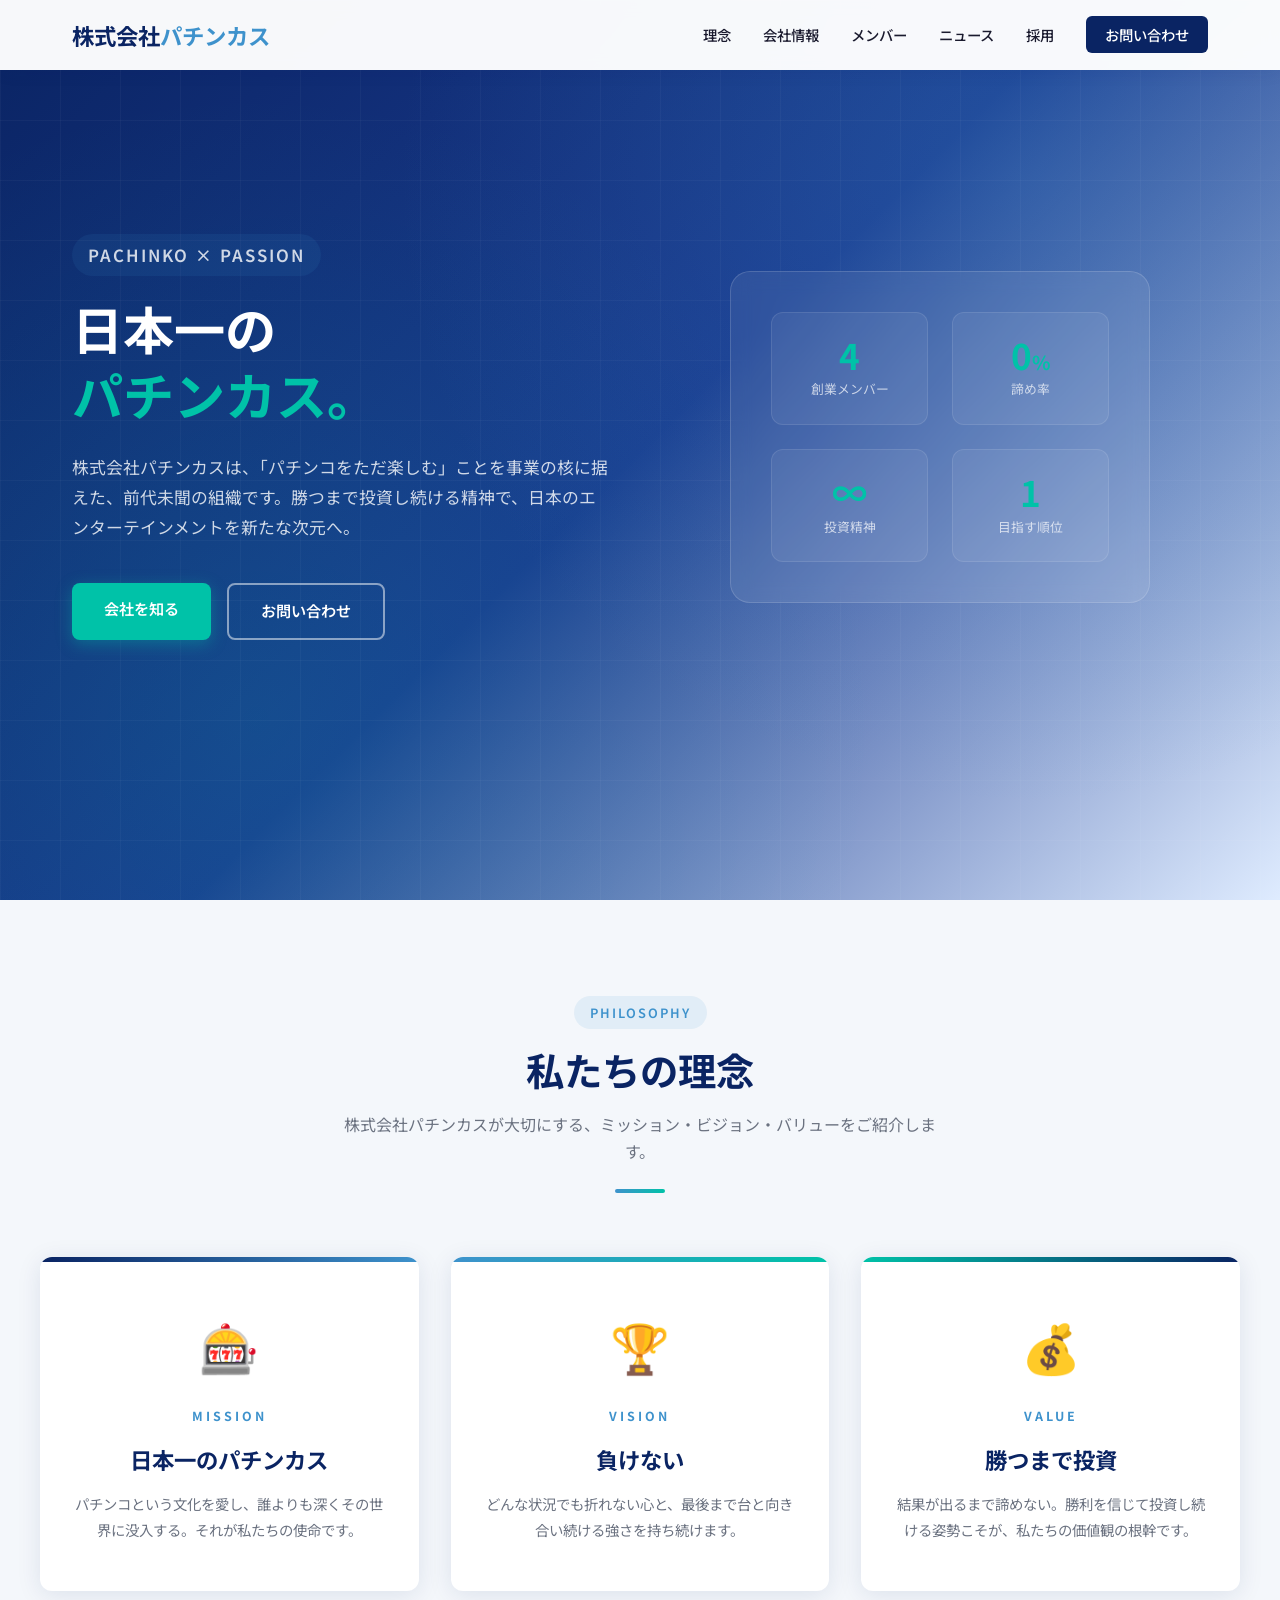
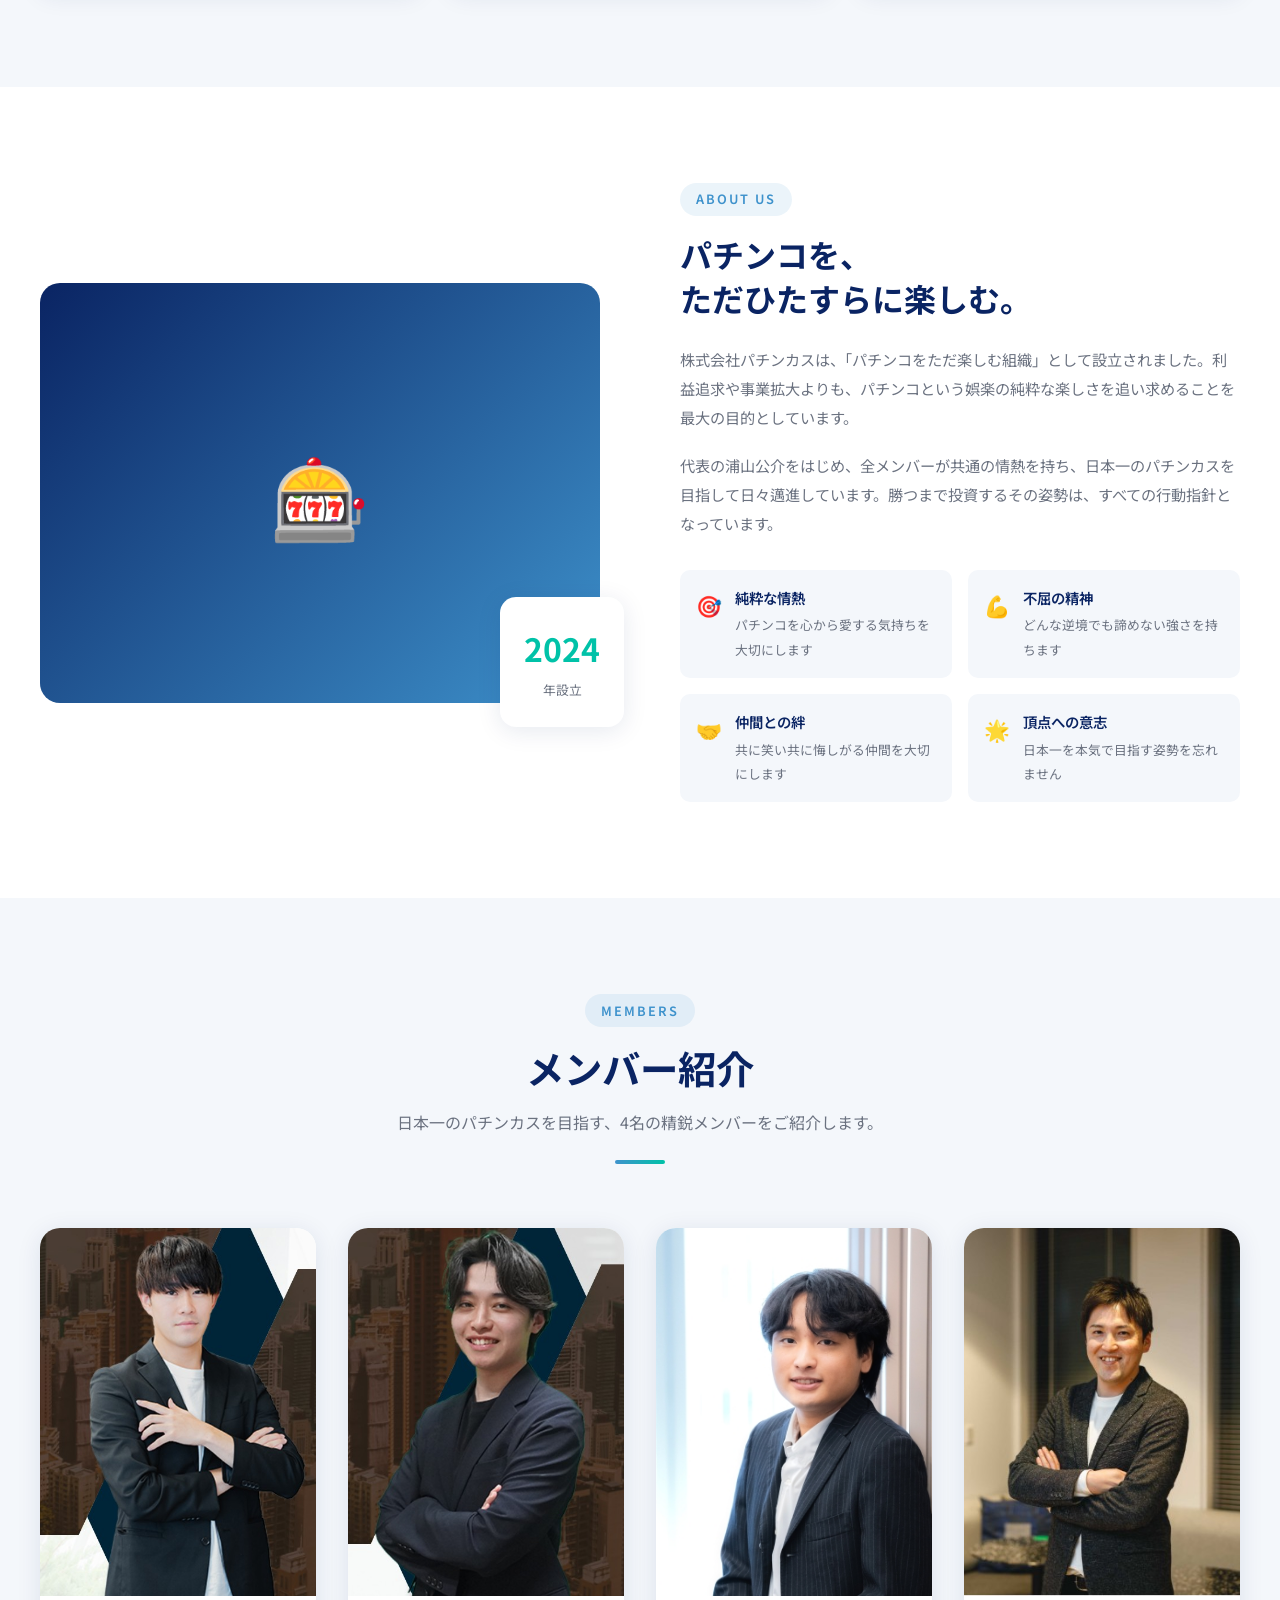
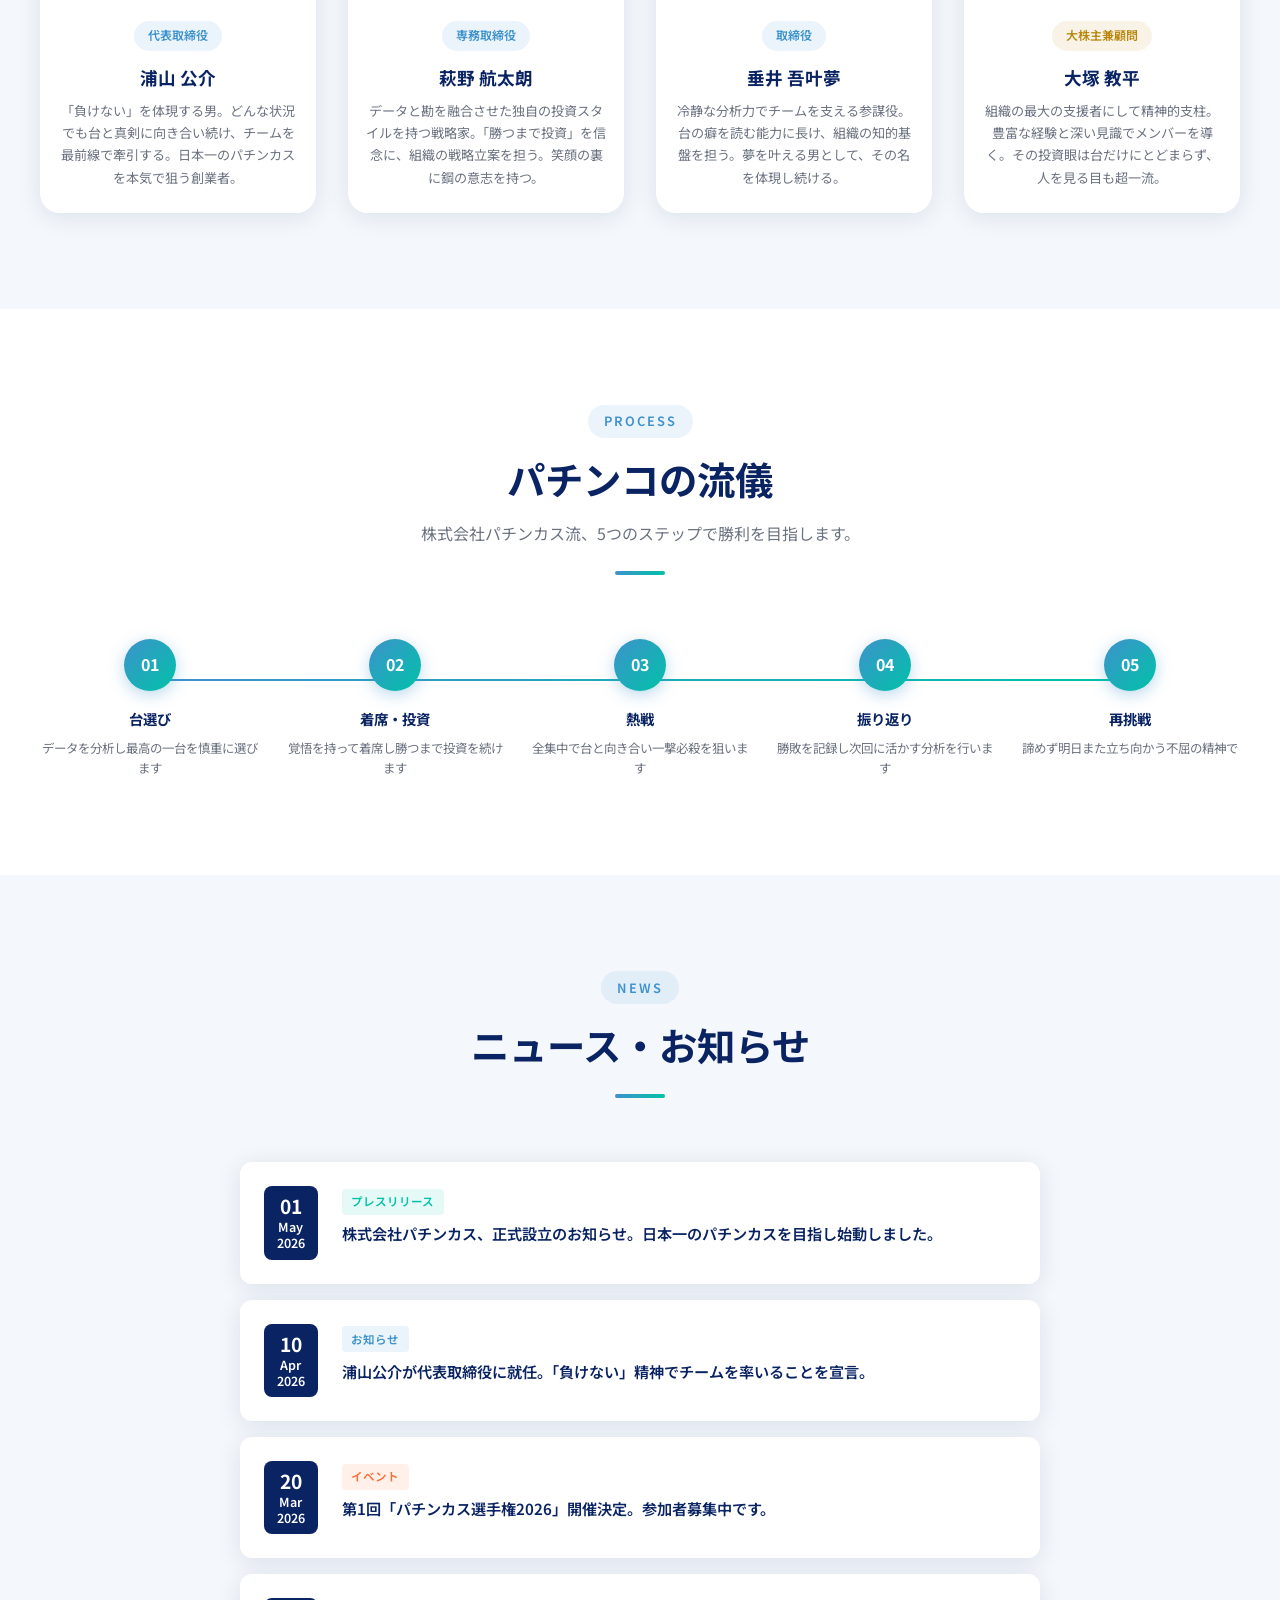
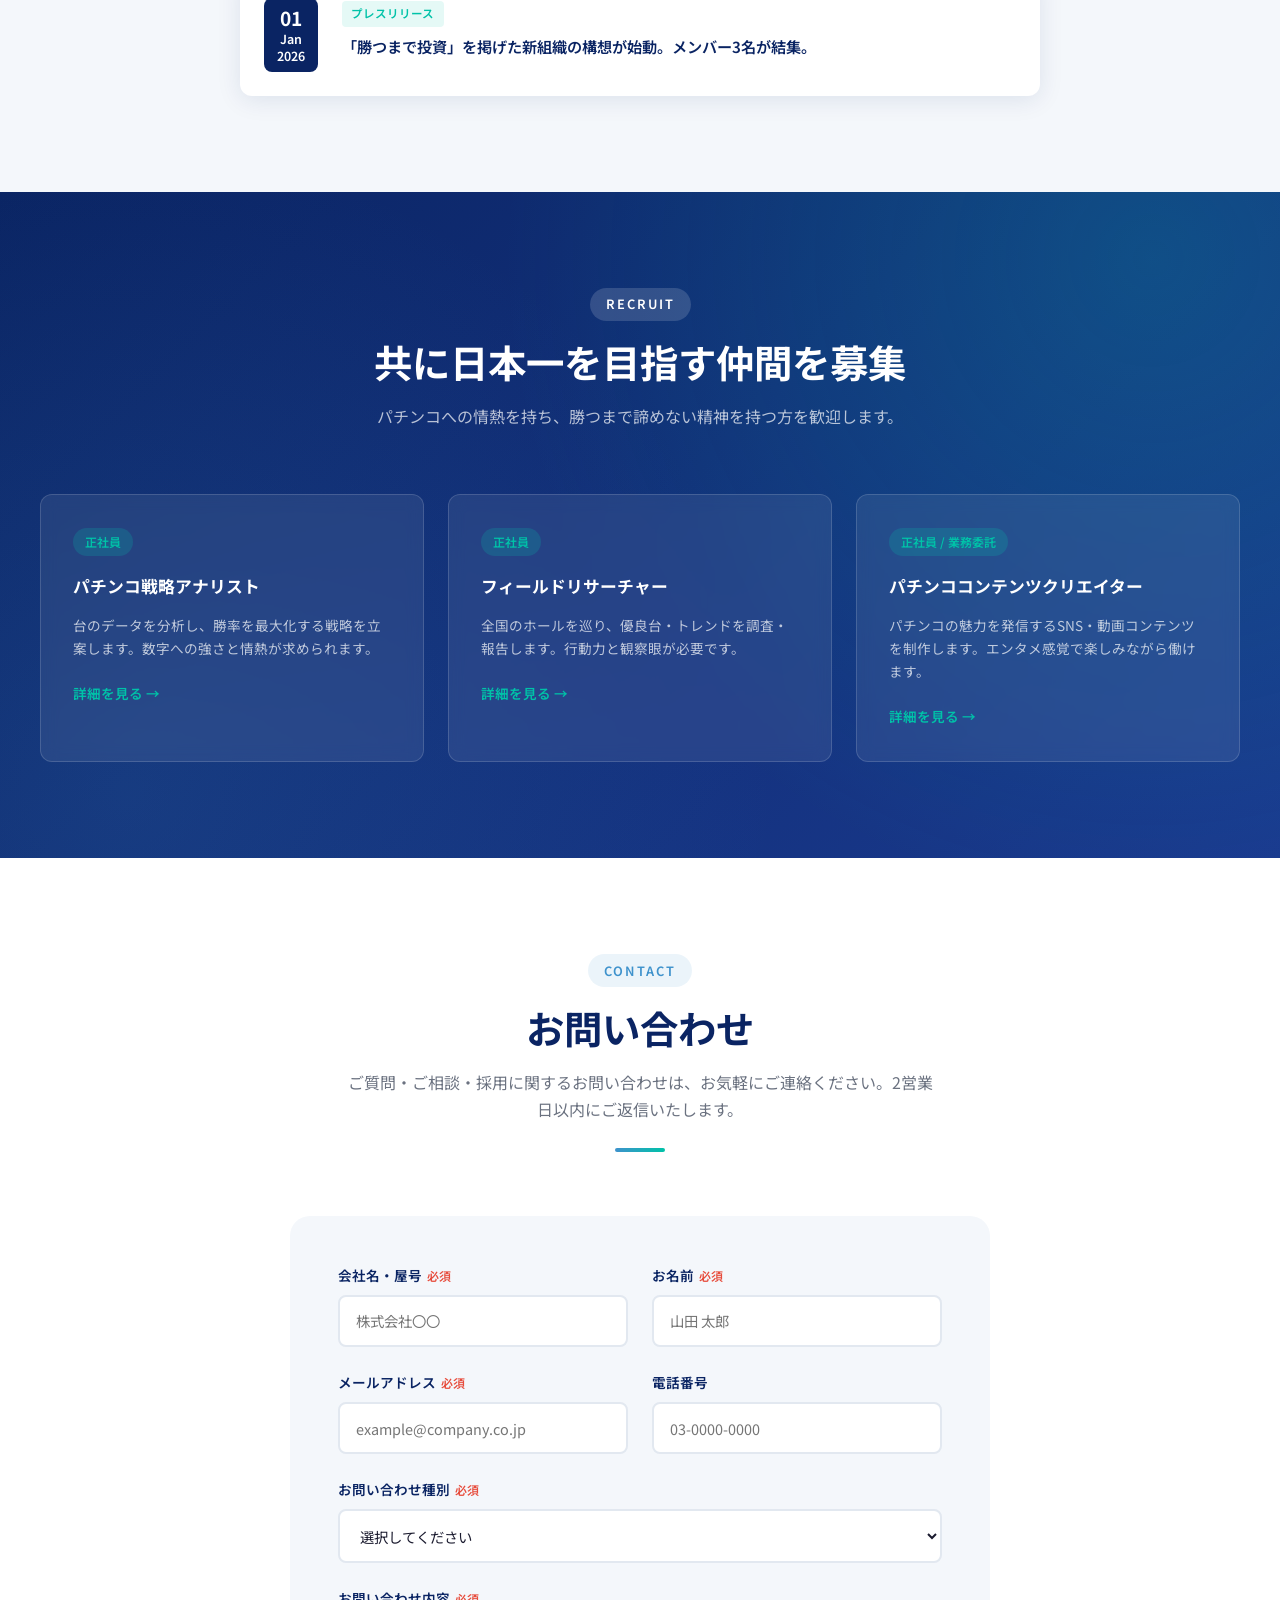
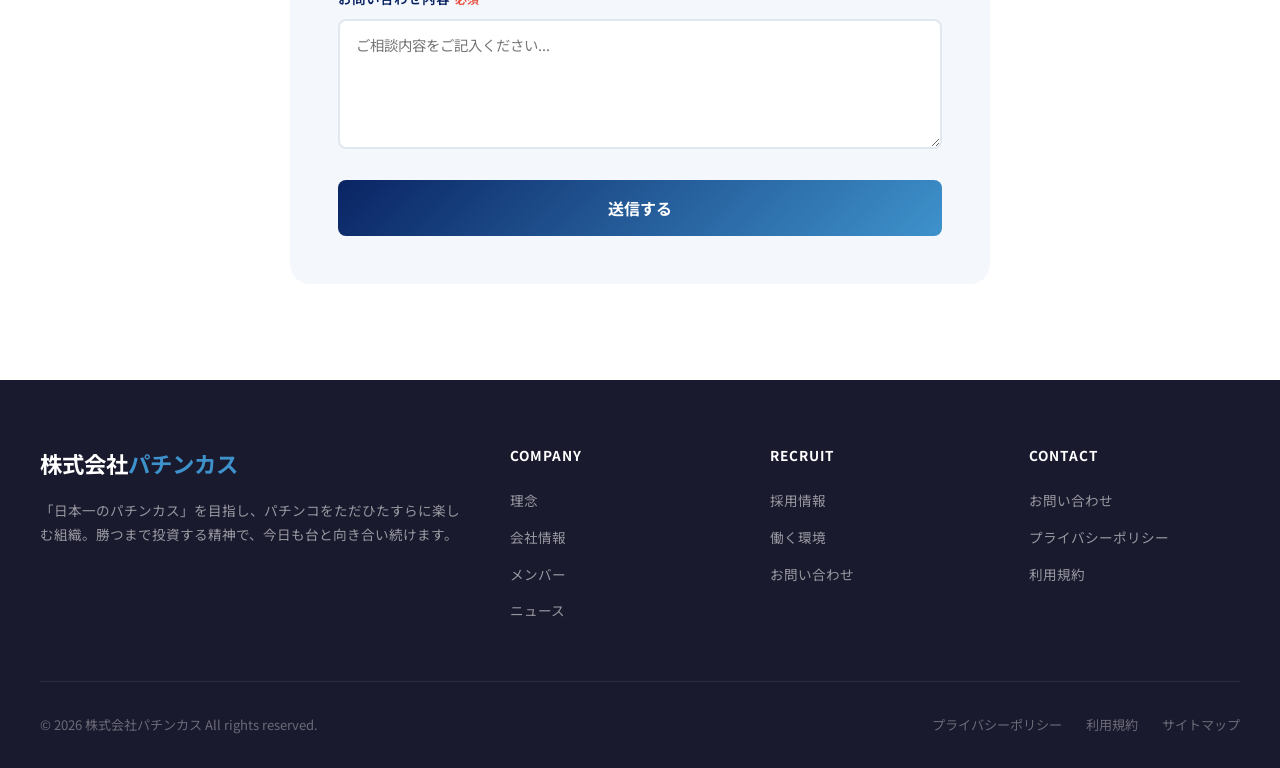
==== index.html @ 796ac305 "Add files via upload" ====
<!DOCTYPE html>
<html lang="ja">
<head>
  <meta charset="UTF-8">
  <meta name="viewport" content="width=device-width, initial-scale=1.0">
  <title>株式会社パチンカス | 日本一のパチンカス</title>
  <link href="https://fonts.googleapis.com/css2?family=Noto+Sans+JP:wght@300;400;500;700&family=Inter:wght@300;400;600;700&display=swap" rel="stylesheet">
  <style>
    *, *::before, *::after { box-sizing: border-box; margin: 0; padding: 0; }
    html { scroll-behavior: smooth; }
    body {
      font-family: 'Noto Sans JP', 'Inter', sans-serif;
      color: #1a1a2e;
      background: #fff;
      line-height: 1.7;
    }
    a { text-decoration: none; color: inherit; }
    img { max-width: 100%; display: block; }

    :root {
      --primary: #0a2463;
      --accent: #3e92cc;
      --accent2: #00c2a8;
      --light: #f4f7fb;
      --gray: #6b7280;
      --dark: #1a1a2e;
      --white: #ffffff;
      --radius: 12px;
      --shadow: 0 4px 24px rgba(10,36,99,0.10);
      --transition: 0.3s ease;
    }

    /* ===== HEADER ===== */
    header {
      position: fixed;
      top: 0; left: 0; right: 0;
      z-index: 1000;
      background: rgba(255,255,255,0.97);
      backdrop-filter: blur(8px);
      box-shadow: 0 2px 16px rgba(10,36,99,0.08);
    }
    nav {
      max-width: 1200px;
      margin: 0 auto;
      padding: 0 2rem;
      height: 70px;
      display: flex;
      align-items: center;
      justify-content: space-between;
    }
    .logo { font-size: 1.4rem; font-weight: 700; color: var(--primary); }
    .logo span { color: var(--accent); }
    .nav-links { display: flex; gap: 2rem; list-style: none; align-items: center; }
    .nav-links a {
      font-size: 0.9rem; font-weight: 500; color: var(--dark);
      transition: color var(--transition); position: relative;
    }
    .nav-links a::after {
      content: ''; position: absolute; bottom: -4px; left: 0;
      width: 0; height: 2px; background: var(--accent);
      transition: width var(--transition);
    }
    .nav-links a:hover { color: var(--accent); }
    .nav-links a:hover::after { width: 100%; }
    .nav-cta {
      background: var(--primary); color: var(--white) !important;
      padding: 0.5rem 1.2rem; border-radius: 6px;
      transition: background var(--transition) !important;
    }
    .nav-cta:hover { background: var(--accent) !important; }
    .nav-cta::after { display: none !important; }
    .hamburger { display: none; flex-direction: column; gap: 5px; cursor: pointer; background: none; border: none; }
    .hamburger span { display: block; width: 25px; height: 2px; background: var(--primary); }

    /* ===== HERO ===== */
    #hero {
      min-height: 100vh;
      background: linear-gradient(135deg, #0a2463 0%, #1a3a8f 50%, #0d6efd22 100%);
      display: flex; align-items: center; position: relative; overflow: hidden; padding-top: 70px;
    }
    .hero-bg {
      position: absolute; inset: 0;
      background:
        radial-gradient(circle at 80% 20%, rgba(62,146,204,0.25) 0%, transparent 50%),
        radial-gradient(circle at 20% 80%, rgba(0,194,168,0.15) 0%, transparent 50%);
    }
    .hero-grid {
      position: absolute; inset: 0;
      background-image:
        linear-gradient(rgba(255,255,255,0.03) 1px, transparent 1px),
        linear-gradient(90deg, rgba(255,255,255,0.03) 1px, transparent 1px);
      background-size: 60px 60px;
    }
    .hero-content {
      max-width: 1200px; margin: 0 auto; padding: 4rem 2rem;
      position: relative; z-index: 1;
      display: grid; grid-template-columns: 1fr 1fr; gap: 4rem; align-items: center;
    }
    .hero-text h1 {
      font-size: clamp(2rem, 4vw, 3.2rem); font-weight: 700;
      color: var(--white); line-height: 1.3; margin-bottom: 1.5rem;
    }
    .hero-text h1 span { color: var(--accent2); display: block; }
    .hero-text p { font-size: 1.05rem; color: rgba(255,255,255,0.8); margin-bottom: 2.5rem; line-height: 1.8; }
    .hero-buttons { display: flex; gap: 1rem; flex-wrap: wrap; }
    .btn-primary {
      background: var(--accent2); color: var(--white); padding: 0.85rem 2rem;
      border-radius: 8px; font-weight: 600; font-size: 0.95rem;
      transition: all var(--transition); box-shadow: 0 4px 16px rgba(0,194,168,0.35);
    }
    .btn-primary:hover { transform: translateY(-2px); box-shadow: 0 8px 24px rgba(0,194,168,0.45); }
    .btn-outline {
      border: 2px solid rgba(255,255,255,0.5); color: var(--white);
      padding: 0.85rem 2rem; border-radius: 8px; font-weight: 600;
      font-size: 0.95rem; transition: all var(--transition);
    }
    .btn-outline:hover { background: rgba(255,255,255,0.1); border-color: var(--white); }
    .hero-visual { display: flex; justify-content: center; align-items: center; }
    .hero-card {
      background: rgba(255,255,255,0.08); border: 1px solid rgba(255,255,255,0.15);
      border-radius: 20px; padding: 2.5rem; backdrop-filter: blur(10px);
      width: 100%; max-width: 420px;
    }
    .hero-stats { display: grid; grid-template-columns: 1fr 1fr; gap: 1.5rem; }
    .stat-item {
      text-align: center; padding: 1.5rem 1rem;
      background: rgba(255,255,255,0.06); border-radius: 12px;
      border: 1px solid rgba(255,255,255,0.1);
    }
    .stat-num { font-size: 2.2rem; font-weight: 700; color: var(--accent2); line-height: 1; }
    .stat-label { font-size: 0.8rem; color: rgba(255,255,255,0.7); margin-top: 0.4rem; }

    /* ===== SECTION BASE ===== */
    section { padding: 6rem 2rem; }
    .section-inner { max-width: 1200px; margin: 0 auto; }
    .section-header { text-align: center; margin-bottom: 4rem; }
    .section-tag {
      display: inline-block; background: rgba(62,146,204,0.1); color: var(--accent);
      font-size: 0.8rem; font-weight: 600; letter-spacing: 2px; text-transform: uppercase;
      padding: 0.35rem 1rem; border-radius: 100px; margin-bottom: 1rem;
    }
    .section-header h2 {
      font-size: clamp(1.8rem, 3vw, 2.6rem); font-weight: 700;
      color: var(--primary); line-height: 1.3; margin-bottom: 1rem;
    }
    .section-header p { font-size: 1rem; color: var(--gray); max-width: 600px; margin: 0 auto; }
    .divider {
      width: 50px; height: 4px;
      background: linear-gradient(90deg, var(--accent), var(--accent2));
      border-radius: 2px; margin: 1.5rem auto 0;
    }

    /* ===== MVV ===== */
    #mvv { background: var(--light); }
    .mvv-grid { display: grid; grid-template-columns: repeat(3, 1fr); gap: 2rem; }
    .mvv-card {
      background: var(--white); border-radius: var(--radius); padding: 3rem 2rem;
      text-align: center; box-shadow: var(--shadow); transition: all var(--transition);
      position: relative; overflow: hidden;
    }
    .mvv-card::before { content: ''; position: absolute; top: 0; left: 0; right: 0; height: 5px; }
    .mvv-card.mission::before { background: linear-gradient(90deg, #0a2463, #3e92cc); }
    .mvv-card.vision::before  { background: linear-gradient(90deg, #3e92cc, #00c2a8); }
    .mvv-card.value::before   { background: linear-gradient(90deg, #00c2a8, #0a2463); }
    .mvv-card:hover { transform: translateY(-6px); box-shadow: 0 12px 40px rgba(10,36,99,0.15); }
    .mvv-icon { font-size: 3rem; margin-bottom: 1.2rem; }
    .mvv-label { font-size: 0.78rem; font-weight: 700; letter-spacing: 3px; text-transform: uppercase; color: var(--accent); margin-bottom: 0.8rem; }
    .mvv-card h3 { font-size: 1.4rem; font-weight: 700; color: var(--primary); margin-bottom: 0.8rem; }
    .mvv-card p { font-size: 0.9rem; color: var(--gray); line-height: 1.8; }

    /* ===== ABOUT ===== */
    #about { background: var(--white); }
    .about-grid { display: grid; grid-template-columns: 1fr 1fr; gap: 5rem; align-items: center; }
    .about-visual { position: relative; }
    .about-img-wrap {
      border-radius: 20px; overflow: hidden; aspect-ratio: 4/3;
      background: linear-gradient(135deg, var(--primary), var(--accent));
      display: flex; align-items: center; justify-content: center; font-size: 5rem;
    }
    .about-badge {
      position: absolute; bottom: -1.5rem; right: -1.5rem;
      background: var(--white); border-radius: 16px; padding: 1.5rem;
      box-shadow: var(--shadow); text-align: center;
    }
    .about-badge strong { display: block; font-size: 2rem; color: var(--accent2); font-weight: 700; }
    .about-badge span { font-size: 0.8rem; color: var(--gray); }
    .about-text h2 { font-size: clamp(1.6rem, 2.5vw, 2.2rem); font-weight: 700; color: var(--primary); margin-bottom: 1.5rem; line-height: 1.4; }
    .about-text p { color: var(--gray); line-height: 1.9; margin-bottom: 1.2rem; font-size: 0.95rem; }
    .about-values { display: grid; grid-template-columns: 1fr 1fr; gap: 1rem; margin-top: 2rem; }
    .value-item { display: flex; align-items: flex-start; gap: 0.8rem; padding: 1rem; background: var(--light); border-radius: 10px; }
    .value-icon { font-size: 1.3rem; flex-shrink: 0; margin-top: 2px; }
    .value-item h4 { font-size: 0.9rem; font-weight: 600; color: var(--primary); margin-bottom: 0.2rem; }
    .value-item p { font-size: 0.8rem; color: var(--gray); margin: 0; }

    /* ===== MEMBERS ===== */
    #members { background: var(--light); }
    .members-grid {
      display: grid;
      grid-template-columns: repeat(4, 1fr);
      gap: 2rem;
    }
    .member-card {
      background: var(--white); border-radius: 20px; overflow: hidden;
      box-shadow: var(--shadow); transition: all var(--transition); text-align: center;
    }
    .member-card:hover { transform: translateY(-8px); box-shadow: 0 16px 48px rgba(10,36,99,0.15); }
    .member-photo {
      width: 100%; aspect-ratio: 3/4;
      object-fit: cover; object-position: top; display: block;
    }
    .member-info { padding: 1.5rem 1rem; }
    .member-role {
      display: inline-block; font-size: 0.75rem; font-weight: 600;
      color: var(--accent); background: rgba(62,146,204,0.1);
      padding: 0.3rem 0.9rem; border-radius: 100px; margin-bottom: 0.8rem;
    }
    .member-role.advisor {
      color: #b8860b;
      background: rgba(184,134,11,0.1);
    }
    .member-info h3 { font-size: 1.1rem; font-weight: 700; color: var(--primary); margin-bottom: 0.4rem; }
    .member-info p { font-size: 0.82rem; color: var(--gray); line-height: 1.7; }

    /* ===== PROCESS ===== */
    #process { background: var(--white); }
    .process-steps { display: grid; grid-template-columns: repeat(5, 1fr); gap: 1.5rem; position: relative; }
    .process-steps::before {
      content: ''; position: absolute; top: 2.5rem; left: 10%; right: 10%;
      height: 2px; background: linear-gradient(90deg, var(--accent), var(--accent2)); z-index: 0;
    }
    .step-item { text-align: center; position: relative; z-index: 1; }
    .step-circle {
      width: 52px; height: 52px; border-radius: 50%;
      background: linear-gradient(135deg, var(--accent), var(--accent2));
      color: var(--white); font-weight: 700; font-size: 1rem;
      display: flex; align-items: center; justify-content: center;
      margin: 0 auto 1rem; box-shadow: 0 4px 16px rgba(62,146,204,0.35);
    }
    .step-item h4 { font-size: 0.9rem; font-weight: 700; color: var(--primary); margin-bottom: 0.5rem; }
    .step-item p { font-size: 0.78rem; color: var(--gray); line-height: 1.6; }

    /* ===== NEWS ===== */
    #news { background: var(--light); }
    .news-list { display: flex; flex-direction: column; gap: 1rem; max-width: 800px; margin: 0 auto; }
    .news-item {
      display: flex; align-items: flex-start; gap: 1.5rem;
      background: var(--white); padding: 1.5rem; border-radius: var(--radius);
      box-shadow: var(--shadow); transition: all var(--transition);
    }
    .news-item:hover { transform: translateX(4px); box-shadow: 0 8px 32px rgba(10,36,99,0.12); }
    .news-date {
      flex-shrink: 0; text-align: center; background: var(--primary);
      color: var(--white); border-radius: 8px; padding: 0.5rem 0.8rem;
      font-size: 0.78rem; font-weight: 600; line-height: 1.3;
    }
    .news-date strong { display: block; font-size: 1.2rem; }
    .news-tag-inline { display: inline-block; font-size: 0.72rem; font-weight: 600; padding: 0.2rem 0.6rem; border-radius: 4px; margin-bottom: 0.4rem; }
    .tag-info { background: rgba(62,146,204,0.1); color: var(--accent); }
    .tag-press { background: rgba(0,194,168,0.1); color: var(--accent2); }
    .tag-event { background: rgba(255,107,53,0.1); color: #ff6b35; }
    .news-item h4 { font-size: 0.95rem; font-weight: 600; color: var(--primary); }

    /* ===== RECRUIT ===== */
    #recruit {
      background: linear-gradient(135deg, var(--primary) 0%, #1a3a8f 100%);
      position: relative; overflow: hidden;
    }
    #recruit::before {
      content: ''; position: absolute; inset: 0;
      background:
        radial-gradient(circle at 90% 10%, rgba(0,194,168,0.2) 0%, transparent 50%),
        radial-gradient(circle at 10% 90%, rgba(62,146,204,0.15) 0%, transparent 50%);
    }
    .recruit-inner { max-width: 1200px; margin: 0 auto; position: relative; z-index: 1; }
    .recruit-inner .section-tag { background: rgba(255,255,255,0.15); color: var(--white); }
    .recruit-inner h2 { font-size: clamp(1.8rem, 3vw, 2.6rem); font-weight: 700; color: var(--white); text-align: center; margin-bottom: 1rem; }
    .recruit-inner > p { text-align: center; color: rgba(255,255,255,0.75); margin-bottom: 3rem; }
    .jobs-grid { display: grid; grid-template-columns: repeat(3, 1fr); gap: 1.5rem; }
    .job-card {
      background: rgba(255,255,255,0.08); border: 1px solid rgba(255,255,255,0.15);
      border-radius: var(--radius); padding: 2rem; backdrop-filter: blur(8px); transition: all var(--transition);
    }
    .job-card:hover { background: rgba(255,255,255,0.14); transform: translateY(-4px); }
    .job-type { display: inline-block; font-size: 0.75rem; font-weight: 600; background: rgba(0,194,168,0.2); color: var(--accent2); padding: 0.25rem 0.75rem; border-radius: 100px; margin-bottom: 1rem; }
    .job-card h3 { font-size: 1.05rem; font-weight: 700; color: var(--white); margin-bottom: 0.8rem; }
    .job-card p { font-size: 0.85rem; color: rgba(255,255,255,0.7); line-height: 1.7; margin-bottom: 1.2rem; }
    .job-link { font-size: 0.85rem; font-weight: 600; color: var(--accent2); display: inline-flex; align-items: center; gap: 0.4rem; transition: gap var(--transition); }
    .job-link:hover { gap: 0.7rem; }

    /* ===== CONTACT ===== */
    #contact { background: var(--white); }
    .contact-wrap { max-width: 700px; margin: 0 auto; }
    .contact-form { background: var(--light); padding: 3rem; border-radius: 20px; }
    .form-row { display: grid; grid-template-columns: 1fr 1fr; gap: 1.5rem; }
    .form-group { margin-bottom: 1.5rem; }
    .form-group label { display: block; font-size: 0.85rem; font-weight: 600; color: var(--primary); margin-bottom: 0.5rem; }
    .form-group label span { color: #e74c3c; margin-left: 0.3rem; font-size: 0.75rem; }
    .form-group input,
    .form-group select,
    .form-group textarea {
      width: 100%; padding: 0.85rem 1rem; border: 2px solid #e2e8f0; border-radius: 8px;
      font-family: inherit; font-size: 0.9rem; color: var(--dark); background: var(--white);
      transition: border-color var(--transition); outline: none;
    }
    .form-group input:focus,
    .form-group select:focus,
    .form-group textarea:focus { border-color: var(--accent); }
    .form-group textarea { resize: vertical; min-height: 130px; }
    .form-submit {
      width: 100%; padding: 1rem;
      background: linear-gradient(135deg, var(--primary), var(--accent));
      color: var(--white); border: none; border-radius: 8px;
      font-size: 1rem; font-weight: 700; font-family: inherit; cursor: pointer; transition: all var(--transition);
    }
    .form-submit:hover { transform: translateY(-2px); box-shadow: 0 8px 24px rgba(10,36,99,0.3); }

    /* ===== FOOTER ===== */
    footer { background: var(--dark); color: rgba(255,255,255,0.7); padding: 4rem 2rem 2rem; }
    .footer-inner { max-width: 1200px; margin: 0 auto; }
    .footer-top {
      display: grid; grid-template-columns: 2fr 1fr 1fr 1fr; gap: 3rem;
      padding-bottom: 3rem; border-bottom: 1px solid rgba(255,255,255,0.08); margin-bottom: 2rem;
    }
    .footer-brand .logo { font-size: 1.4rem; color: var(--white); margin-bottom: 1rem; display: block; }
    .footer-brand p { font-size: 0.85rem; line-height: 1.8; color: rgba(255,255,255,0.55); }
    .footer-col h4 { font-size: 0.85rem; font-weight: 700; color: var(--white); margin-bottom: 1.2rem; letter-spacing: 1px; text-transform: uppercase; }
    .footer-col ul { list-style: none; }
    .footer-col ul li { margin-bottom: 0.6rem; }
    .footer-col ul li a { font-size: 0.85rem; color: rgba(255,255,255,0.55); transition: color var(--transition); }
    .footer-col ul li a:hover { color: var(--accent2); }
    .footer-bottom { display: flex; justify-content: space-between; align-items: center; font-size: 0.82rem; color: rgba(255,255,255,0.35); flex-wrap: wrap; gap: 1rem; }
    .footer-links { display: flex; gap: 1.5rem; }
    .footer-links a { color: rgba(255,255,255,0.35); transition: color var(--transition); }
    .footer-links a:hover { color: rgba(255,255,255,0.7); }

    /* ===== SCROLL TOP ===== */
    .scroll-top {
      position: fixed; bottom: 2rem; right: 2rem; width: 48px; height: 48px;
      background: var(--primary); color: var(--white); border: none; border-radius: 50%;
      font-size: 1.2rem; cursor: pointer; box-shadow: 0 4px 16px rgba(10,36,99,0.3);
      transition: all var(--transition); opacity: 0; pointer-events: none; z-index: 999;
    }
    .scroll-top.visible { opacity: 1; pointer-events: all; }
    .scroll-top:hover { background: var(--accent); transform: translateY(-3px); }

    /* ===== ANIMATIONS ===== */
    .fade-in { opacity: 0; transform: translateY(24px); transition: opacity 0.6s ease, transform 0.6s ease; }
    .fade-in.visible { opacity: 1; transform: translateY(0); }

    /* ===== RESPONSIVE ===== */
    @media (max-width: 1024px) {
      .mvv-grid { grid-template-columns: 1fr; max-width: 500px; margin: 0 auto; }
      .members-grid { grid-template-columns: repeat(2, 1fr); }
      .jobs-grid { grid-template-columns: repeat(2, 1fr); }
      .process-steps { grid-template-columns: repeat(3, 1fr); }
      .process-steps::before { display: none; }
      .footer-top { grid-template-columns: 1fr 1fr; gap: 2rem; }
    }
    @media (max-width: 768px) {
      .nav-links { display: none; }
      .hamburger { display: flex; }
      .hero-content { grid-template-columns: 1fr; gap: 2rem; }
      .hero-visual { display: none; }
      .about-grid { grid-template-columns: 1fr; }
      .members-grid { grid-template-columns: 1fr; max-width: 360px; margin: 0 auto; }
      .jobs-grid { grid-template-columns: 1fr; }
      .process-steps { grid-template-columns: 1fr 1fr; }
      .form-row { grid-template-columns: 1fr; }
      .contact-form { padding: 2rem 1.5rem; }
      .footer-top { grid-template-columns: 1fr; gap: 2rem; }
      .footer-bottom { flex-direction: column; text-align: center; }
      section { padding: 4rem 1.5rem; }
    }
  </style>
</head>
<body>

  <!-- ===== HEADER ===== -->
  <header>
    <nav>
      <div class="logo">株式会社<span>パチンカス</span></div>
      <ul class="nav-links">
        <li><a href="#mvv">理念</a></li>
        <li><a href="#about">会社情報</a></li>
        <li><a href="#members">メンバー</a></li>
        <li><a href="#news">ニュース</a></li>
        <li><a href="#recruit">採用</a></li>
        <li><a href="#contact" class="nav-cta">お問い合わせ</a></li>
      </ul>
      <button class="hamburger" aria-label="メニュー">
        <span></span><span></span><span></span>
      </button>
    </nav>
  </header>

  <!-- ===== HERO ===== -->
  <section id="hero">
    <div class="hero-bg"></div>
    <div class="hero-grid"></div>
    <div class="hero-content">
      <div class="hero-text fade-in">
        <p class="section-tag" style="margin-bottom:1.2rem;">Pachinko × Passion</p>
        <h1>日本一の<span>パチンカス。</span></h1>
        <p>株式会社パチンカスは、「パチンコをただ楽しむ」ことを事業の核に据えた、前代未聞の組織です。勝つまで投資し続ける精神で、日本のエンターテインメントを新たな次元へ。</p>
        <div class="hero-buttons">
          <a href="#about" class="btn-primary">会社を知る</a>
          <a href="#contact" class="btn-outline">お問い合わせ</a>
        </div>
      </div>
      <div class="hero-visual fade-in" style="transition-delay:0.2s">
        <div class="hero-card">
          <div class="hero-stats">
            <div class="stat-item">
              <div class="stat-num">4</div>
              <div class="stat-label">創業メンバー</div>
            </div>
            <div class="stat-item">
              <div class="stat-num">0<span style="font-size:1.2rem">%</span></div>
              <div class="stat-label">諦め率</div>
            </div>
            <div class="stat-item">
              <div class="stat-num">∞</div>
              <div class="stat-label">投資精神</div>
            </div>
            <div class="stat-item">
              <div class="stat-num">1</div>
              <div class="stat-label">目指す順位</div>
            </div>
          </div>
        </div>
      </div>
    </div>
  </section>

  <!-- ===== MVV ===== -->
  <section id="mvv">
    <div class="section-inner">
      <div class="section-header fade-in">
        <span class="section-tag">Philosophy</span>
        <h2>私たちの理念</h2>
        <p>株式会社パチンカスが大切にする、ミッション・ビジョン・バリューをご紹介します。</p>
        <div class="divider"></div>
      </div>
      <div class="mvv-grid">
        <div class="mvv-card mission fade-in">
          <div class="mvv-icon">🎰</div>
          <div class="mvv-label">Mission</div>
          <h3>日本一のパチンカス</h3>
          <p>パチンコという文化を愛し、誰よりも深くその世界に没入する。それが私たちの使命です。</p>
        </div>
        <div class="mvv-card vision fade-in" style="transition-delay:0.1s">
          <div class="mvv-icon">🏆</div>
          <div class="mvv-label">Vision</div>
          <h3>負けない</h3>
          <p>どんな状況でも折れない心と、最後まで台と向き合い続ける強さを持ち続けます。</p>
        </div>
        <div class="mvv-card value fade-in" style="transition-delay:0.2s">
          <div class="mvv-icon">💰</div>
          <div class="mvv-label">Value</div>
          <h3>勝つまで投資</h3>
          <p>結果が出るまで諦めない。勝利を信じて投資し続ける姿勢こそが、私たちの価値観の根幹です。</p>
        </div>
      </div>
    </div>
  </section>

  <!-- ===== ABOUT ===== -->
  <section id="about">
    <div class="section-inner">
      <div class="about-grid">
        <div class="about-visual fade-in">
          <div class="about-img-wrap">🎰</div>
          <div class="about-badge">
            <strong>2024</strong>
            <span>年設立</span>
          </div>
        </div>
        <div class="about-text fade-in" style="transition-delay:0.2s">
          <span class="section-tag">About Us</span>
          <h2>パチンコを、<br>ただひたすらに楽しむ。</h2>
          <p>株式会社パチンカスは、「パチンコをただ楽しむ組織」として設立されました。利益追求や事業拡大よりも、パチンコという娯楽の純粋な楽しさを追い求めることを最大の目的としています。</p>
          <p>代表の浦山公介をはじめ、全メンバーが共通の情熱を持ち、日本一のパチンカスを目指して日々邁進しています。勝つまで投資するその姿勢は、すべての行動指針となっています。</p>
          <div class="about-values">
            <div class="value-item">
              <span class="value-icon">🎯</span>
              <div>
                <h4>純粋な情熱</h4>
                <p>パチンコを心から愛する気持ちを大切にします</p>
              </div>
            </div>
            <div class="value-item">
              <span class="value-icon">💪</span>
              <div>
                <h4>不屈の精神</h4>
                <p>どんな逆境でも諦めない強さを持ちます</p>
              </div>
            </div>
            <div class="value-item">
              <span class="value-icon">🤝</span>
              <div>
                <h4>仲間との絆</h4>
                <p>共に笑い共に悔しがる仲間を大切にします</p>
              </div>
            </div>
            <div class="value-item">
              <span class="value-icon">🌟</span>
              <div>
                <h4>頂点への意志</h4>
                <p>日本一を本気で目指す姿勢を忘れません</p>
              </div>
            </div>
          </div>
        </div>
      </div>
    </div>
  </section>

  <!-- ===== MEMBERS ===== -->
  <section id="members">
    <div class="section-inner">
      <div class="section-header fade-in">
        <span class="section-tag">Members</span>
        <h2>メンバー紹介</h2>
        <p>日本一のパチンカスを目指す、4名の精鋭メンバーをご紹介します。</p>
        <div class="divider"></div>
      </div>
      <div class="members-grid">

        <!-- 浦山公介 -->
        <div class="member-card fade-in">
          <img src="urayama.jpg" alt="浦山公介" class="member-photo">
          <div class="member-info">
            <span class="member-role">代表取締役</span>
            <h3>浦山 公介</h3>
            <p>「負けない」を体現する男。どんな状況でも台と真剣に向き合い続け、チームを最前線で牽引する。日本一のパチンカスを本気で狙う創業者。</p>
          </div>
        </div>

        <!-- 萩野航太朗 -->
        <div class="member-card fade-in" style="transition-delay:0.1s">
          <img src="hagino.jpg" alt="萩野航太朗" class="member-photo">
          <div class="member-info">
            <span class="member-role">専務取締役</span>
            <h3>萩野 航太朗</h3>
            <p>データと勘を融合させた独自の投資スタイルを持つ戦略家。「勝つまで投資」を信念に、組織の戦略立案を担う。笑顔の裏に鋼の意志を持つ。</p>
          </div>
        </div>

        <!-- 垂井吾叶夢 -->
        <div class="member-card fade-in" style="transition-delay:0.2s">
          <img src="tarui.jpg" alt="垂井吾叶夢" class="member-photo">
          <div class="member-info">
            <span class="member-role">取締役</span>
            <h3>垂井 吾叶夢</h3>
            <p>冷静な分析力でチームを支える参謀役。台の癖を読む能力に長け、組織の知的基盤を担う。夢を叶える男として、その名を体現し続ける。</p>
          </div>
        </div>

        <!-- 大塚教平 -->
        <div class="member-card fade-in" style="transition-delay:0.3s">
          <img src="otsuka.jpg" alt="大塚教平" class="member-photo">
          <div class="member-info">
            <span class="member-role advisor">大株主兼顧問</span>
            <h3>大塚 教平</h3>
            <p>組織の最大の支援者にして精神的支柱。豊富な経験と深い見識でメンバーを導く。その投資眼は台だけにとどまらず、人を見る目も超一流。</p>
          </div>
        </div>

      </div>
    </div>
  </section>

  <!-- ===== PROCESS ===== -->
  <section id="process">
    <div class="section-inner">
      <div class="section-header fade-in">
        <span class="section-tag">Process</span>
        <h2>パチンコの流儀</h2>
        <p>株式会社パチンカス流、5つのステップで勝利を目指します。</p>
        <div class="divider"></div>
      </div>
      <div class="process-steps">
        <div class="step-item fade-in">
          <div class="step-circle">01</div>
          <h4>台選び</h4>
          <p>データを分析し最高の一台を慎重に選びます</p>
        </div>
        <div class="step-item fade-in" style="transition-delay:0.1s">
          <div class="step-circle">02</div>
          <h4>着席・投資</h4>
          <p>覚悟を持って着席し勝つまで投資を続けます</p>
        </div>
        <div class="step-item fade-in" style="transition-delay:0.2s">
          <div class="step-circle">03</div>
          <h4>熱戦</h4>
          <p>全集中で台と向き合い一撃必殺を狙います</p>
        </div>
        <div class="step-item fade-in" style="transition-delay:0.3s">
          <div class="step-circle">04</div>
          <h4>振り返り</h4>
          <p>勝敗を記録し次回に活かす分析を行います</p>
        </div>
        <div class="step-item fade-in" style="transition-delay:0.4s">
          <div class="step-circle">05</div>
          <h4>再挑戦</h4>
          <p>諦めず明日また立ち向かう不屈の精神で</p>
        </div>
      </div>
    </div>
  </section>

  <!-- ===== NEWS ===== -->
  <section id="news">
    <div class="section-inner">
      <div class="section-header fade-in">
        <span class="section-tag">News</span>
        <h2>ニュース・お知らせ</h2>
        <div class="divider"></div>
      </div>
      <div class="news-list">
        <div class="news-item fade-in">
          <div class="news-date"><strong>01</strong>May<br>2026</div>
          <div>
            <span class="news-tag-inline tag-press">プレスリリース</span>
            <h4>株式会社パチンカス、正式設立のお知らせ。日本一のパチンカスを目指し始動しました。</h4>
          </div>
        </div>
        <div class="news-item fade-in" style="transition-delay:0.1s">
          <div class="news-date"><strong>10</strong>Apr<br>2026</div>
          <div>
            <span class="news-tag-inline tag-info">お知らせ</span>
            <h4>浦山公介が代表取締役に就任。「負けない」精神でチームを率いることを宣言。</h4>
          </div>
        </div>
        <div class="news-item fade-in" style="transition-delay:0.2s">
          <div class="news-date"><strong>20</strong>Mar<br>2026</div>
          <div>
            <span class="news-tag-inline tag-event">イベント</span>
            <h4>第1回「パチンカス選手権2026」開催決定。参加者募集中です。</h4>
          </div>
        </div>
        <div class="news-item fade-in" style="transition-delay:0.3s">
          <div class="news-date"><strong>01</strong>Jan<br>2026</div>
          <div>
            <span class="news-tag-inline tag-press">プレスリリース</span>
            <h4>「勝つまで投資」を掲げた新組織の構想が始動。メンバー3名が結集。</h4>
          </div>
        </div>
      </div>
    </div>
  </section>

  <!-- ===== RECRUIT ===== -->
  <section id="recruit">
    <div class="recruit-inner section-inner">
      <div class="section-header fade-in">
        <span class="section-tag">Recruit</span>
        <h2>共に日本一を目指す仲間を募集</h2>
        <p style="color:rgba(255,255,255,0.7);max-width:600px;margin:0 auto 3rem;">
          パチンコへの情熱を持ち、勝つまで諦めない精神を持つ方を歓迎します。
        </p>
      </div>
      <div class="jobs-grid">
        <div class="job-card fade-in">
          <span class="job-type">正社員</span>
          <h3>パチンコ戦略アナリスト</h3>
          <p>台のデータを分析し、勝率を最大化する戦略を立案します。数字への強さと情熱が求められます。</p>
          <a href="#" class="job-link">詳細を見る →</a>
        </div>
        <div class="job-card fade-in" style="transition-delay:0.1s">
          <span class="job-type">正社員</span>
          <h3>フィールドリサーチャー</h3>
          <p>全国のホールを巡り、優良台・トレンドを調査・報告します。行動力と観察眼が必要です。</p>
          <a href="#" class="job-link">詳細を見る →</a>
        </div>
        <div class="job-card fade-in" style="transition-delay:0.2s">
          <span class="job-type">正社員 / 業務委託</span>
          <h3>パチンココンテンツクリエイター</h3>
          <p>パチンコの魅力を発信するSNS・動画コンテンツを制作します。エンタメ感覚で楽しみながら働けます。</p>
          <a href="#" class="job-link">詳細を見る →</a>
        </div>
      </div>
    </div>
  </section>

  <!-- ===== CONTACT ===== -->
  <section id="contact">
    <div class="section-inner">
      <div class="section-header fade-in">
        <span class="section-tag">Contact</span>
        <h2>お問い合わせ</h2>
        <p>ご質問・ご相談・採用に関するお問い合わせは、お気軽にご連絡ください。2営業日以内にご返信いたします。</p>
        <div class="divider"></div>
      </div>
      <div class="contact-wrap">
        <form class="contact-form fade-in">
          <div class="form-row">
            <div class="form-group">
              <label>会社名・屋号<span>必須</span></label>
              <input type="text" placeholder="株式会社〇〇">
            </div>
            <div class="form-group">
              <label>お名前<span>必須</span></label>
              <input type="text" placeholder="山田 太郎">
            </div>
          </div>
          <div class="form-row">
            <div class="form-group">
              <label>メールアドレス<span>必須</span></label>
              <input type="email" placeholder="example@company.co.jp">
            </div>
            <div class="form-group">
              <label>電話番号</label>
              <input type="tel" placeholder="03-0000-0000">
            </div>
          </div>
          <div class="form-group">
            <label>お問い合わせ種別<span>必須</span></label>
            <select>
              <option value="">選択してください</option>
              <option>採用について</option>
              <option>メディア取材について</option>
              <option>コラボレーションについて</option>
              <option>その他</option>
            </select>
          </div>
          <div class="form-group">
            <label>お問い合わせ内容<span>必須</span></label>
            <textarea placeholder="ご相談内容をご記入ください..."></textarea>
          </div>
          <button type="submit" class="form-submit">送信する</button>
        </form>
      </div>
    </div>
  </section>

  <!-- ===== FOOTER ===== -->
  <footer>
    <div class="footer-inner">
      <div class="footer-top">
        <div class="footer-brand">
          <span class="logo">株式会社<span>パチンカス</span></span>
          <p>「日本一のパチンカス」を目指し、パチンコをただひたすらに楽しむ組織。勝つまで投資する精神で、今日も台と向き合い続けます。</p>
        </div>
        <div class="footer-col">
          <h4>Company</h4>
          <ul>
            <li><a href="#mvv">理念</a></li>
            <li><a href="#about">会社情報</a></li>
            <li><a href="#members">メンバー</a></li>
            <li><a href="#news">ニュース</a></li>
          </ul>
        </div>
        <div class="footer-col">
          <h4>Recruit</h4>
          <ul>
            <li><a href="#recruit">採用情報</a></li>
            <li><a href="#recruit">働く環境</a></li>
            <li><a href="#contact">お問い合わせ</a></li>
          </ul>
        </div>
        <div class="footer-col">
          <h4>Contact</h4>
          <ul>
            <li><a href="#contact">お問い合わせ</a></li>
            <li><a href="#">プライバシーポリシー</a></li>
            <li><a href="#">利用規約</a></li>
          </ul>
        </div>
      </div>
      <div class="footer-bottom">
        <span>© 2026 株式会社パチンカス All rights reserved.</span>
        <div class="footer-links">
          <a href="#">プライバシーポリシー</a>
          <a href="#">利用規約</a>
          <a href="#">サイトマップ</a>
        </div>
      </div>
    </div>
  </footer>

  <button class="scroll-top" id="scrollTop" aria-label="トップへ戻る">↑</button>

  <script>
    const scrollTopBtn = document.getElementById('scrollTop');
    window.addEventListener('scroll', () => {
      scrollTopBtn.classList.toggle('visible', window.scrollY > 400);
    });
    scrollTopBtn.addEventListener('click', () => {
      window.scrollTo({ top: 0, behavior: 'smooth' });
    });

    const fadeEls = document.querySelectorAll('.fade-in');
    const observer = new IntersectionObserver((entries) => {
      entries.forEach(entry => {
        if (entry.isIntersecting) {
          entry.target.classList.add('visible');
          observer.unobserve(entry.target);
        }
      });
    }, { threshold: 0.12 });
    fadeEls.forEach(el => observer.observe(el));

    const hamburger = document.querySelector('.hamburger');
    const navLinks = document.querySelector('.nav-links');
    hamburger.addEventListener('click', () => {
      const isOpen = navLinks.style.display === 'flex';
      navLinks.style.display = isOpen ? 'none' : 'flex';
      if (!isOpen) {
        navLinks.style.flexDirection = 'column';
        navLinks.style.position = 'absolute';
        navLinks.style.top = '70px';
        navLinks.style.left = '0';
        navLinks.style.right = '0';
        navLinks.style.background = '#fff';
        navLinks.style.padding = '1rem 2rem 2rem';
        navLinks.style.boxShadow = '0 8px 24px rgba(0,0,0,0.1)';
      }
    });

    const sections = document.querySelectorAll('section[id]');
    window.addEventListener('scroll', () => {
      let current = '';
      sections.forEach(s => {
        if (window.scrollY >= s.offsetTop - 100) current = s.id;
      });
      document.querySelectorAll('.nav-links a').forEach(a => {
        a.style.color = a.getAttribute('href') === `#${current}` ? 'var(--accent)' : '';
      });
    });

    document.querySelector('.contact-form').addEventListener('submit', (e) => {
      e.preventDefault();
      alert('お問い合わせを受け付けました。\n2営業日以内にご返信いたします。');
    });
  </script>
</body>
</html>
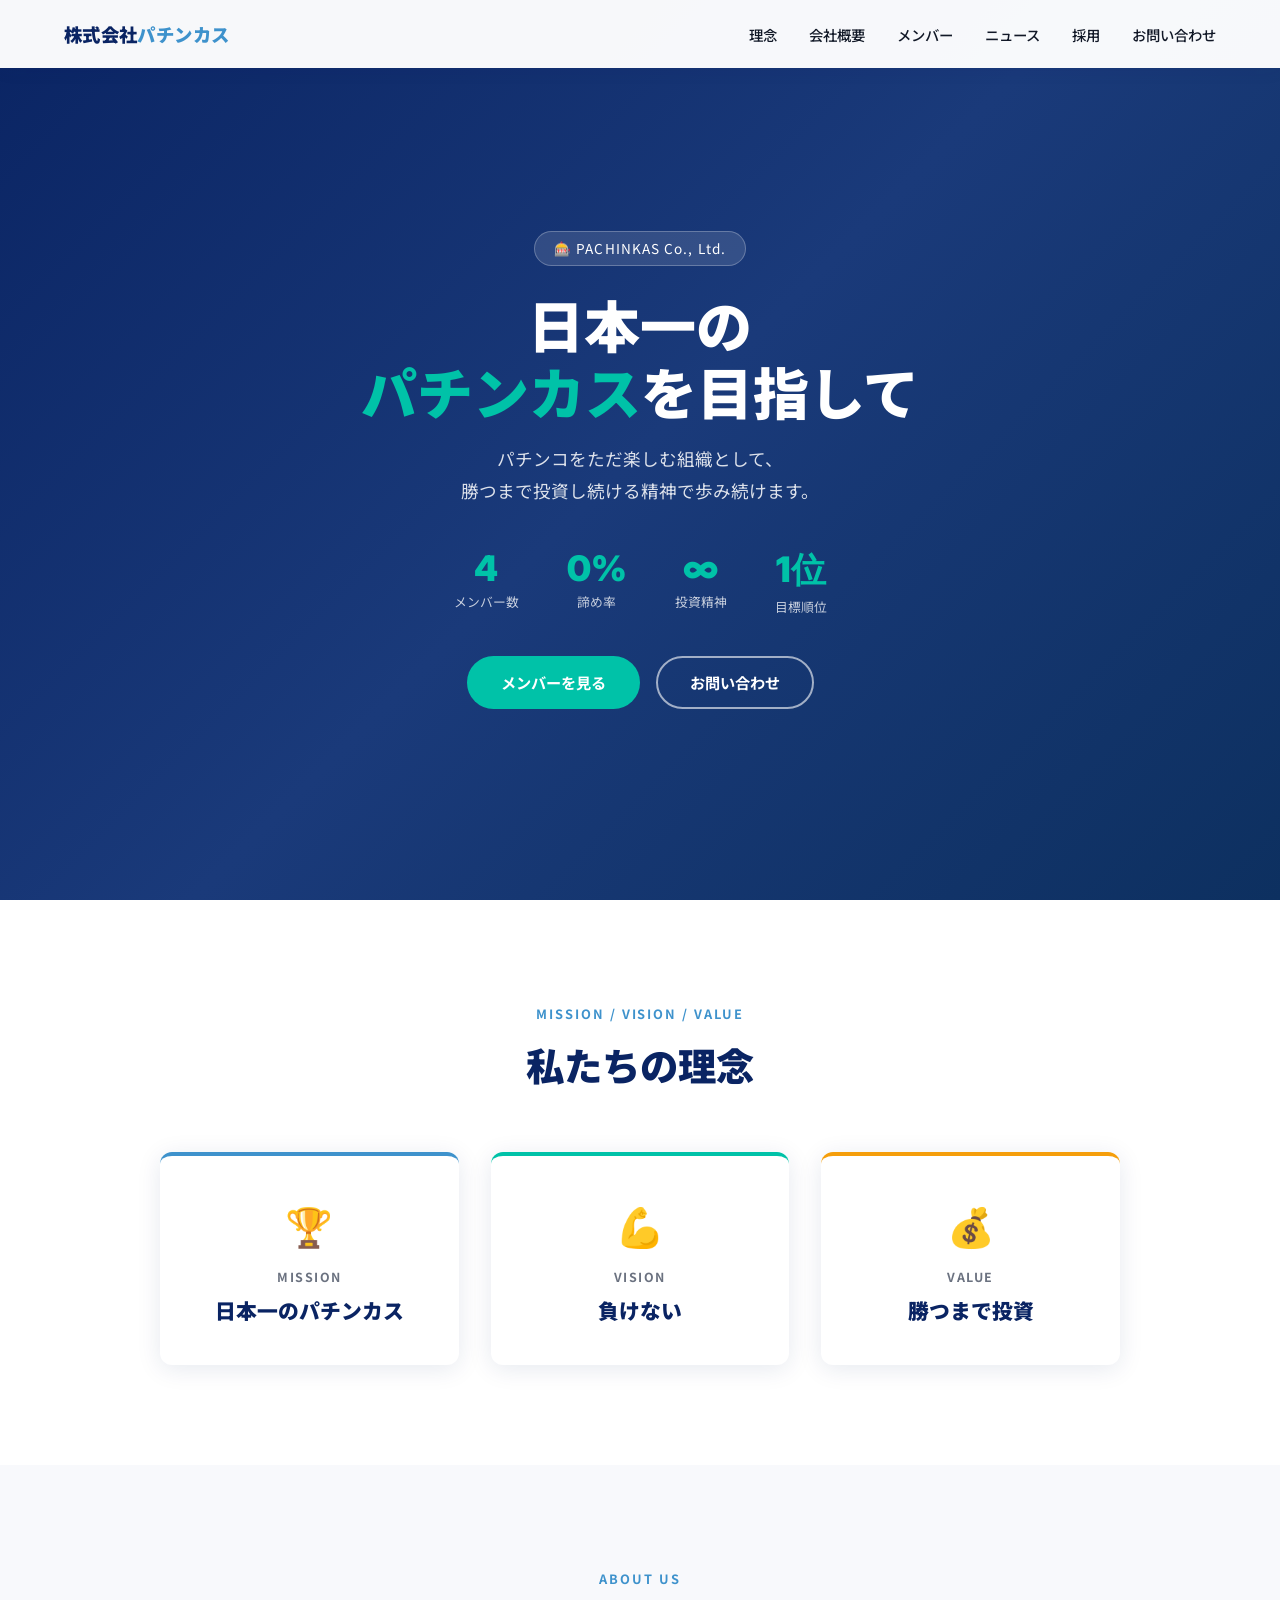
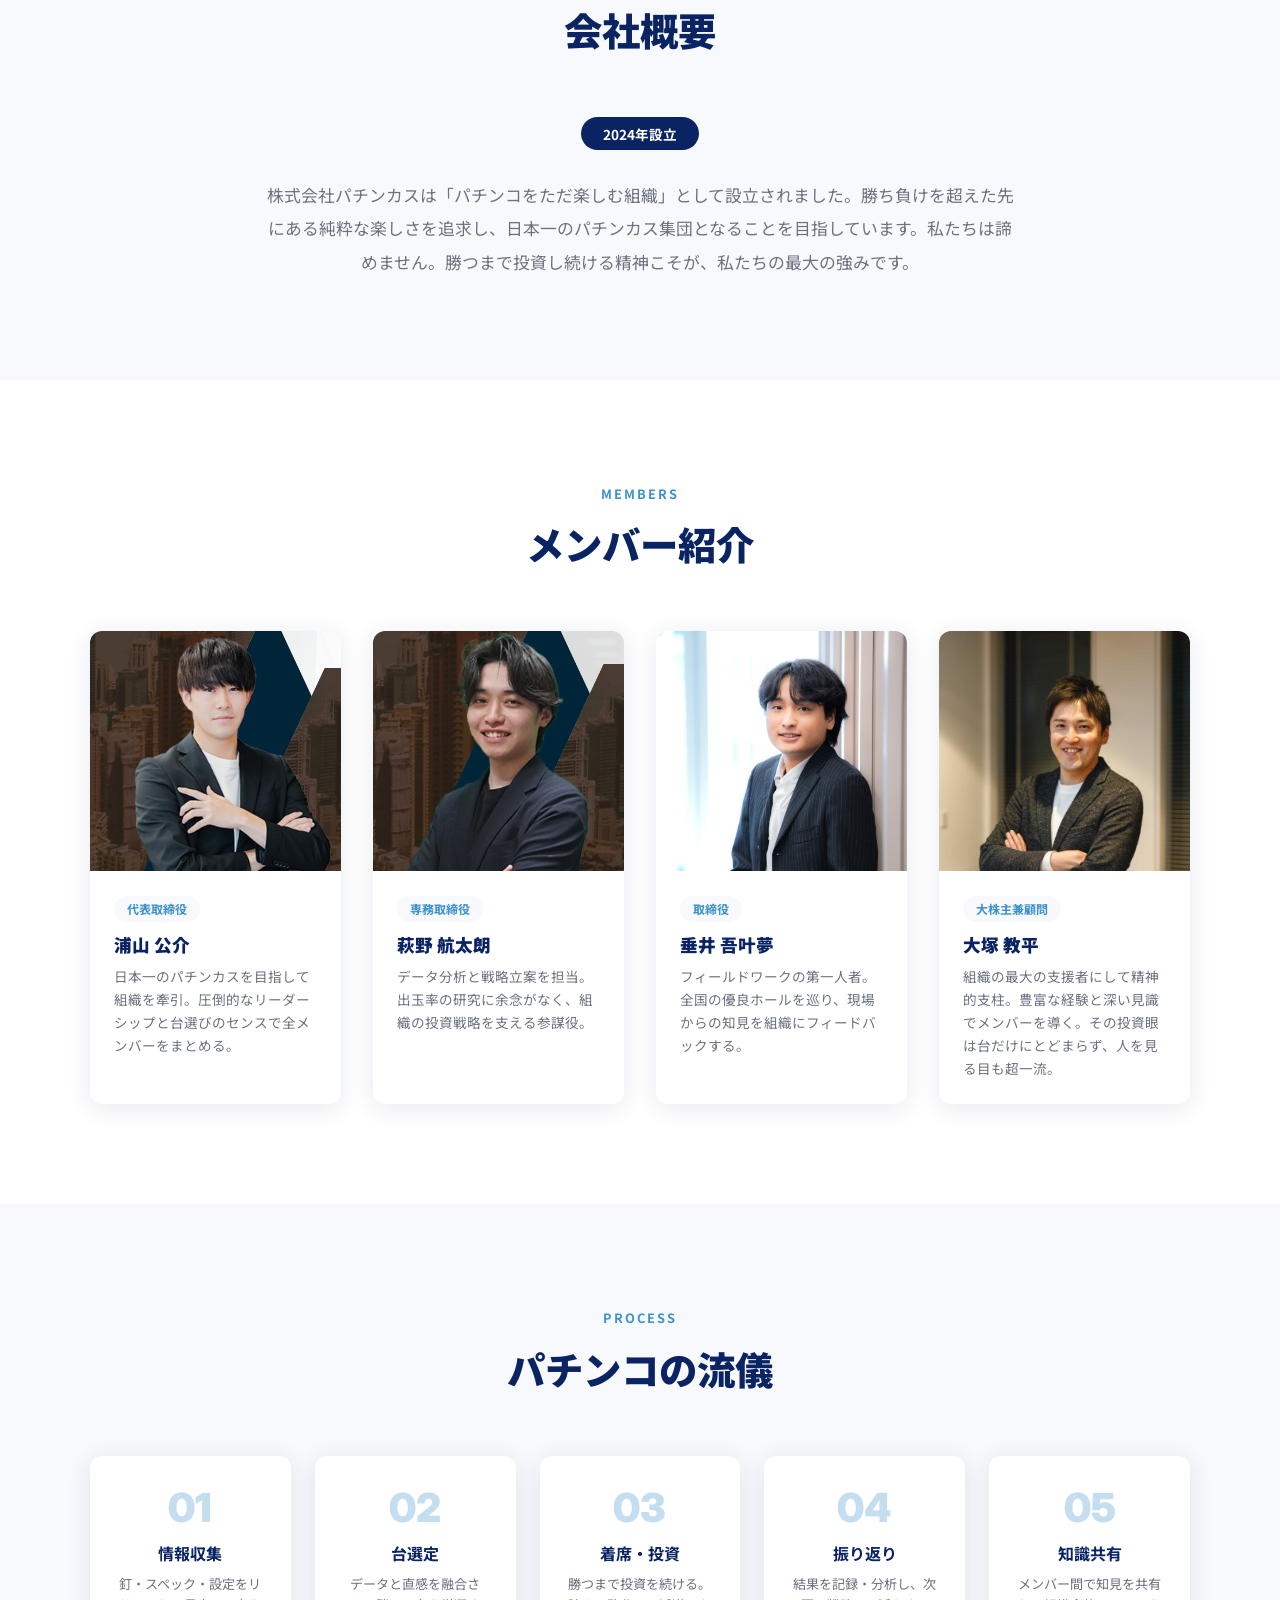
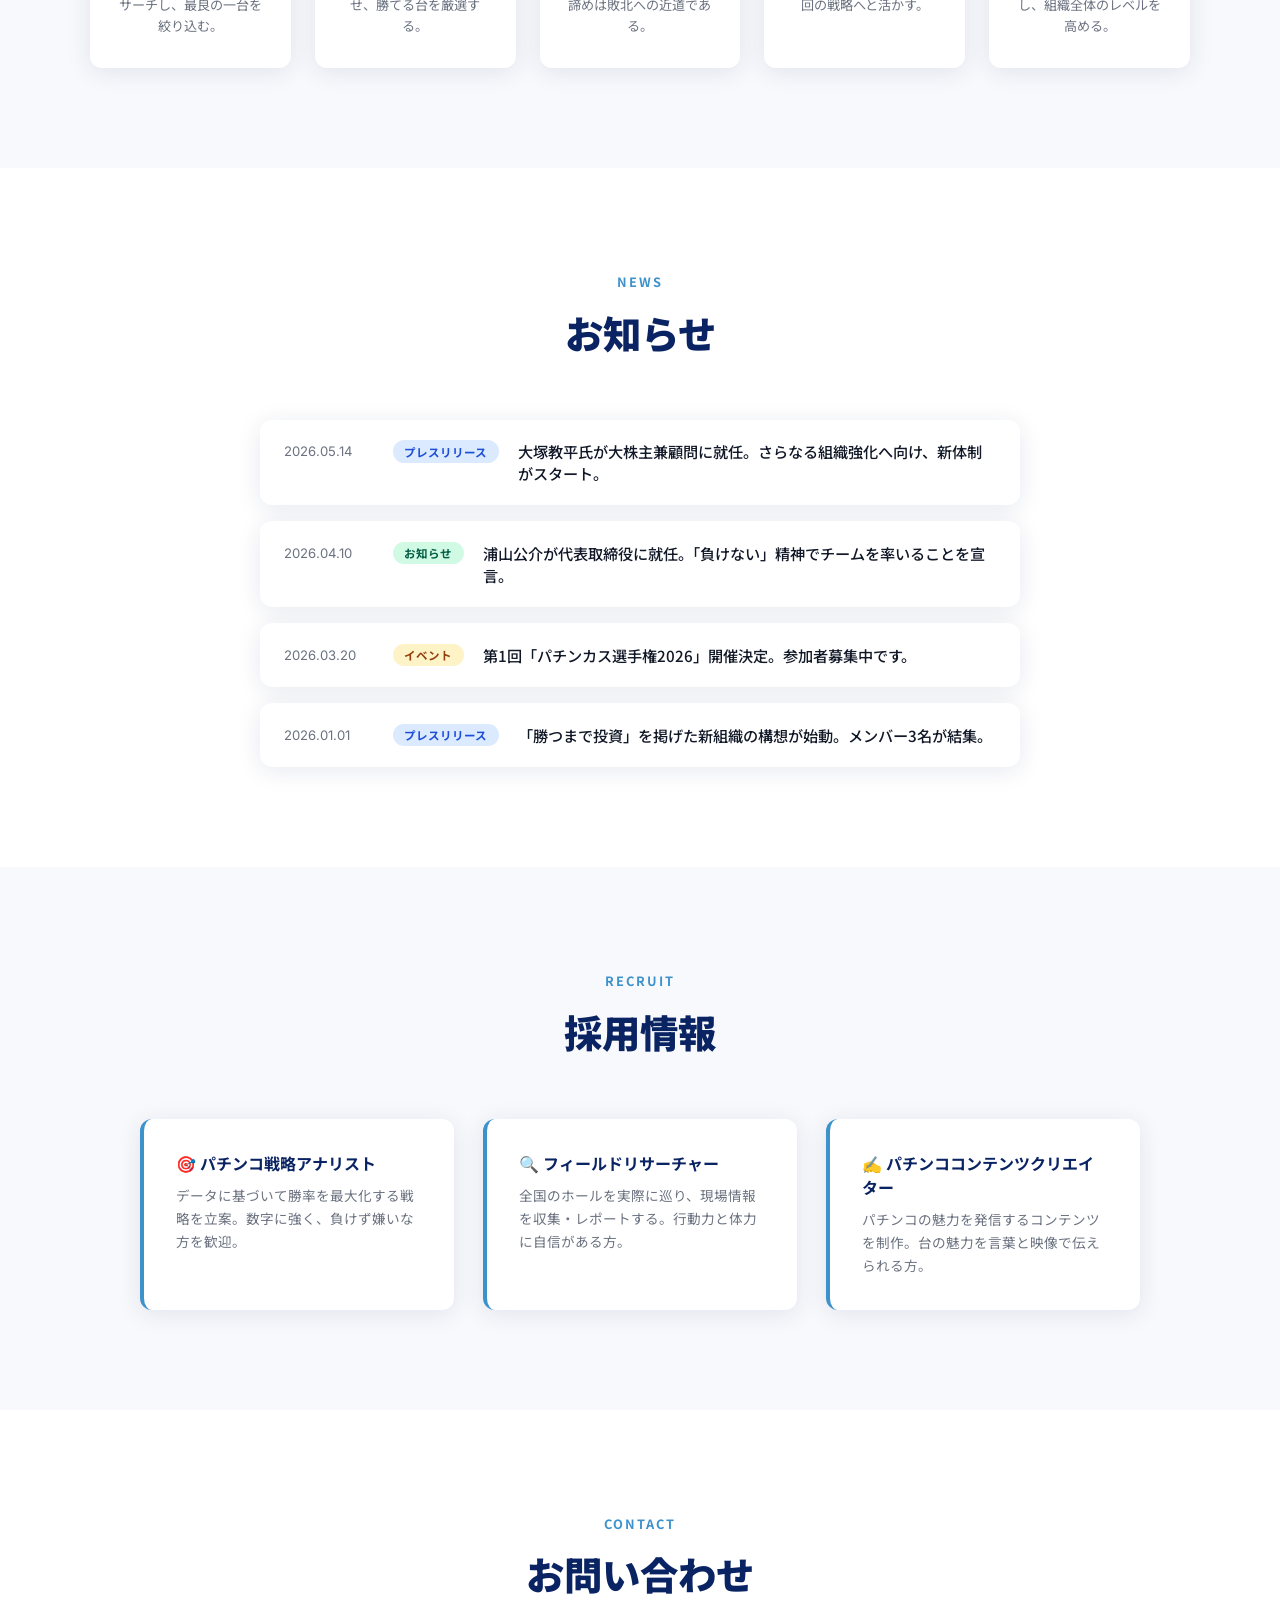
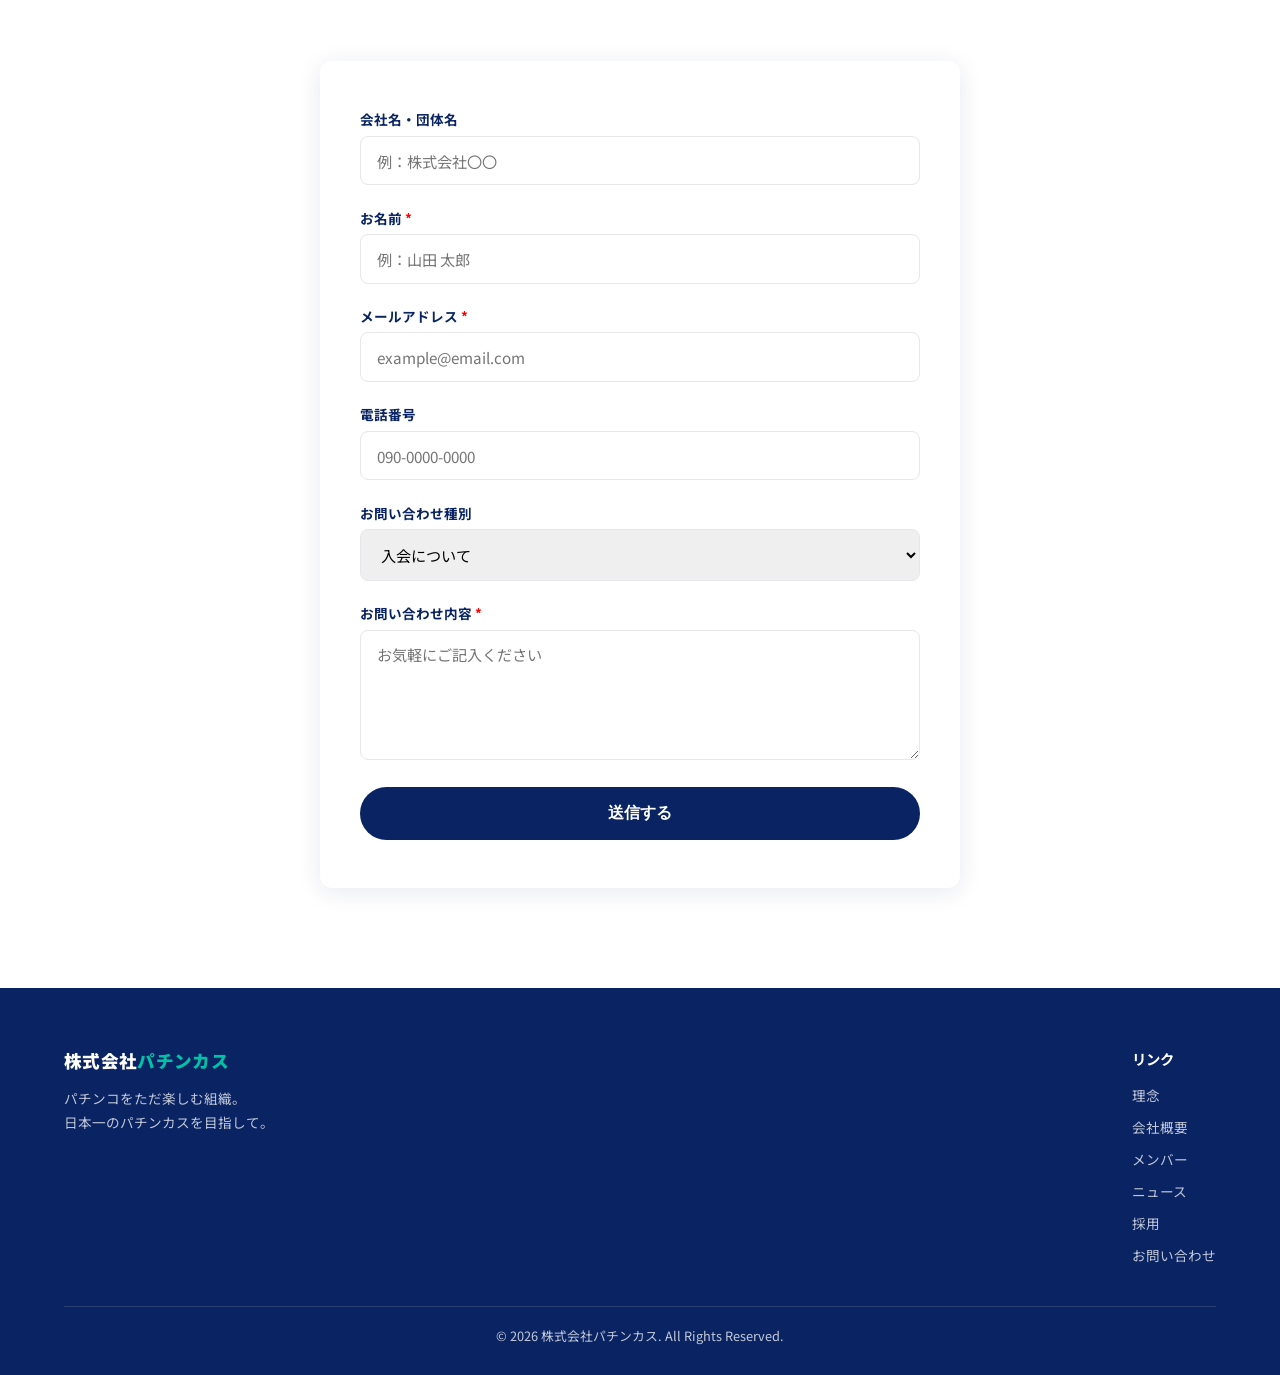
==== commit 53de78d3: "Add files via upload" ====
--- a/index.html
+++ b/index.html
@@ -4,835 +4,432 @@
   <meta charset="UTF-8">
   <meta name="viewport" content="width=device-width, initial-scale=1.0">
   <title>株式会社パチンカス | 日本一のパチンカス</title>
-  <link href="https://fonts.googleapis.com/css2?family=Noto+Sans+JP:wght@300;400;500;700&family=Inter:wght@300;400;600;700&display=swap" rel="stylesheet">
+  <link href="https://fonts.googleapis.com/css2?family=Noto+Sans+JP:wght@300;400;500;700;900&family=Inter:wght@300;400;600;700&display=swap" rel="stylesheet">
   <style>
-    *, *::before, *::after { box-sizing: border-box; margin: 0; padding: 0; }
-    html { scroll-behavior: smooth; }
-    body {
-      font-family: 'Noto Sans JP', 'Inter', sans-serif;
-      color: #1a1a2e;
-      background: #fff;
-      line-height: 1.7;
-    }
-    a { text-decoration: none; color: inherit; }
-    img { max-width: 100%; display: block; }
-
     :root {
       --primary: #0a2463;
       --accent: #3e92cc;
       --accent2: #00c2a8;
-      --light: #f4f7fb;
+      --light: #f8f9fc;
       --gray: #6b7280;
-      --dark: #1a1a2e;
-      --white: #ffffff;
+      --dark: #111827;
       --radius: 12px;
       --shadow: 0 4px 24px rgba(10,36,99,0.10);
-      --transition: 0.3s ease;
-    }
-
-    /* ===== HEADER ===== */
+      --transition: 0.3s cubic-bezier(.4,0,.2,1);
+    }
+    *, *::before, *::after { box-sizing: border-box; margin: 0; padding: 0; }
+    html { scroll-behavior: smooth; }
+    body { font-family: 'Noto Sans JP', sans-serif; color: var(--dark); background: #fff; }
+    a { text-decoration: none; color: inherit; }
+    img { max-width: 100%; display: block; }
+
     header {
-      position: fixed;
-      top: 0; left: 0; right: 0;
-      z-index: 1000;
+      position: fixed; top: 0; left: 0; right: 0; z-index: 1000;
       background: rgba(255,255,255,0.97);
-      backdrop-filter: blur(8px);
       box-shadow: 0 2px 16px rgba(10,36,99,0.08);
-    }
-    nav {
-      max-width: 1200px;
-      margin: 0 auto;
-      padding: 0 2rem;
-      height: 70px;
-      display: flex;
-      align-items: center;
-      justify-content: space-between;
-    }
-    .logo { font-size: 1.4rem; font-weight: 700; color: var(--primary); }
+      display: flex; align-items: center; justify-content: space-between;
+      padding: 0 5vw; height: 68px;
+    }
+    .logo { font-size: 1.15rem; font-weight: 900; color: var(--primary); letter-spacing: 0.02em; }
     .logo span { color: var(--accent); }
-    .nav-links { display: flex; gap: 2rem; list-style: none; align-items: center; }
-    .nav-links a {
-      font-size: 0.9rem; font-weight: 500; color: var(--dark);
-      transition: color var(--transition); position: relative;
-    }
-    .nav-links a::after {
-      content: ''; position: absolute; bottom: -4px; left: 0;
-      width: 0; height: 2px; background: var(--accent);
-      transition: width var(--transition);
-    }
-    .nav-links a:hover { color: var(--accent); }
-    .nav-links a:hover::after { width: 100%; }
-    .nav-cta {
-      background: var(--primary); color: var(--white) !important;
-      padding: 0.5rem 1.2rem; border-radius: 6px;
-      transition: background var(--transition) !important;
-    }
-    .nav-cta:hover { background: var(--accent) !important; }
-    .nav-cta::after { display: none !important; }
-    .hamburger { display: none; flex-direction: column; gap: 5px; cursor: pointer; background: none; border: none; }
-    .hamburger span { display: block; width: 25px; height: 2px; background: var(--primary); }
-
-    /* ===== HERO ===== */
+    nav ul { list-style: none; display: flex; gap: 2rem; }
+    nav ul li a { font-size: 0.9rem; font-weight: 500; color: var(--dark); transition: color var(--transition); }
+    nav ul li a:hover { color: var(--accent); }
+    .hamburger { display: none; flex-direction: column; gap: 5px; cursor: pointer; }
+    .hamburger span { width: 26px; height: 2px; background: var(--primary); border-radius: 2px; transition: var(--transition); }
+    @media(max-width:768px){
+      nav { display: none; position: absolute; top: 68px; left: 0; right: 0; background: #fff; padding: 1.5rem 5vw; box-shadow: 0 8px 24px rgba(0,0,0,0.08); }
+      nav.open { display: block; }
+      nav ul { flex-direction: column; gap: 1.2rem; }
+      .hamburger { display: flex; }
+    }
+
     #hero {
-      min-height: 100vh;
-      background: linear-gradient(135deg, #0a2463 0%, #1a3a8f 50%, #0d6efd22 100%);
-      display: flex; align-items: center; position: relative; overflow: hidden; padding-top: 70px;
-    }
-    .hero-bg {
-      position: absolute; inset: 0;
-      background:
-        radial-gradient(circle at 80% 20%, rgba(62,146,204,0.25) 0%, transparent 50%),
-        radial-gradient(circle at 20% 80%, rgba(0,194,168,0.15) 0%, transparent 50%);
-    }
-    .hero-grid {
-      position: absolute; inset: 0;
-      background-image:
-        linear-gradient(rgba(255,255,255,0.03) 1px, transparent 1px),
-        linear-gradient(90deg, rgba(255,255,255,0.03) 1px, transparent 1px);
-      background-size: 60px 60px;
-    }
-    .hero-content {
-      max-width: 1200px; margin: 0 auto; padding: 4rem 2rem;
-      position: relative; z-index: 1;
-      display: grid; grid-template-columns: 1fr 1fr; gap: 4rem; align-items: center;
-    }
-    .hero-text h1 {
-      font-size: clamp(2rem, 4vw, 3.2rem); font-weight: 700;
-      color: var(--white); line-height: 1.3; margin-bottom: 1.5rem;
-    }
-    .hero-text h1 span { color: var(--accent2); display: block; }
-    .hero-text p { font-size: 1.05rem; color: rgba(255,255,255,0.8); margin-bottom: 2.5rem; line-height: 1.8; }
-    .hero-buttons { display: flex; gap: 1rem; flex-wrap: wrap; }
-    .btn-primary {
-      background: var(--accent2); color: var(--white); padding: 0.85rem 2rem;
-      border-radius: 8px; font-weight: 600; font-size: 0.95rem;
-      transition: all var(--transition); box-shadow: 0 4px 16px rgba(0,194,168,0.35);
-    }
-    .btn-primary:hover { transform: translateY(-2px); box-shadow: 0 8px 24px rgba(0,194,168,0.45); }
-    .btn-outline {
-      border: 2px solid rgba(255,255,255,0.5); color: var(--white);
-      padding: 0.85rem 2rem; border-radius: 8px; font-weight: 600;
-      font-size: 0.95rem; transition: all var(--transition);
-    }
-    .btn-outline:hover { background: rgba(255,255,255,0.1); border-color: var(--white); }
-    .hero-visual { display: flex; justify-content: center; align-items: center; }
-    .hero-card {
-      background: rgba(255,255,255,0.08); border: 1px solid rgba(255,255,255,0.15);
-      border-radius: 20px; padding: 2.5rem; backdrop-filter: blur(10px);
-      width: 100%; max-width: 420px;
-    }
-    .hero-stats { display: grid; grid-template-columns: 1fr 1fr; gap: 1.5rem; }
-    .stat-item {
-      text-align: center; padding: 1.5rem 1rem;
-      background: rgba(255,255,255,0.06); border-radius: 12px;
-      border: 1px solid rgba(255,255,255,0.1);
-    }
-    .stat-num { font-size: 2.2rem; font-weight: 700; color: var(--accent2); line-height: 1; }
-    .stat-label { font-size: 0.8rem; color: rgba(255,255,255,0.7); margin-top: 0.4rem; }
-
-    /* ===== SECTION BASE ===== */
-    section { padding: 6rem 2rem; }
-    .section-inner { max-width: 1200px; margin: 0 auto; }
-    .section-header { text-align: center; margin-bottom: 4rem; }
-    .section-tag {
-      display: inline-block; background: rgba(62,146,204,0.1); color: var(--accent);
-      font-size: 0.8rem; font-weight: 600; letter-spacing: 2px; text-transform: uppercase;
-      padding: 0.35rem 1rem; border-radius: 100px; margin-bottom: 1rem;
-    }
-    .section-header h2 {
-      font-size: clamp(1.8rem, 3vw, 2.6rem); font-weight: 700;
-      color: var(--primary); line-height: 1.3; margin-bottom: 1rem;
-    }
-    .section-header p { font-size: 1rem; color: var(--gray); max-width: 600px; margin: 0 auto; }
-    .divider {
-      width: 50px; height: 4px;
-      background: linear-gradient(90deg, var(--accent), var(--accent2));
-      border-radius: 2px; margin: 1.5rem auto 0;
-    }
-
-    /* ===== MVV ===== */
-    #mvv { background: var(--light); }
-    .mvv-grid { display: grid; grid-template-columns: repeat(3, 1fr); gap: 2rem; }
-    .mvv-card {
-      background: var(--white); border-radius: var(--radius); padding: 3rem 2rem;
-      text-align: center; box-shadow: var(--shadow); transition: all var(--transition);
-      position: relative; overflow: hidden;
-    }
-    .mvv-card::before { content: ''; position: absolute; top: 0; left: 0; right: 0; height: 5px; }
-    .mvv-card.mission::before { background: linear-gradient(90deg, #0a2463, #3e92cc); }
-    .mvv-card.vision::before  { background: linear-gradient(90deg, #3e92cc, #00c2a8); }
-    .mvv-card.value::before   { background: linear-gradient(90deg, #00c2a8, #0a2463); }
-    .mvv-card:hover { transform: translateY(-6px); box-shadow: 0 12px 40px rgba(10,36,99,0.15); }
-    .mvv-icon { font-size: 3rem; margin-bottom: 1.2rem; }
-    .mvv-label { font-size: 0.78rem; font-weight: 700; letter-spacing: 3px; text-transform: uppercase; color: var(--accent); margin-bottom: 0.8rem; }
-    .mvv-card h3 { font-size: 1.4rem; font-weight: 700; color: var(--primary); margin-bottom: 0.8rem; }
-    .mvv-card p { font-size: 0.9rem; color: var(--gray); line-height: 1.8; }
-
-    /* ===== ABOUT ===== */
-    #about { background: var(--white); }
-    .about-grid { display: grid; grid-template-columns: 1fr 1fr; gap: 5rem; align-items: center; }
-    .about-visual { position: relative; }
-    .about-img-wrap {
-      border-radius: 20px; overflow: hidden; aspect-ratio: 4/3;
-      background: linear-gradient(135deg, var(--primary), var(--accent));
-      display: flex; align-items: center; justify-content: center; font-size: 5rem;
-    }
-    .about-badge {
-      position: absolute; bottom: -1.5rem; right: -1.5rem;
-      background: var(--white); border-radius: 16px; padding: 1.5rem;
-      box-shadow: var(--shadow); text-align: center;
-    }
-    .about-badge strong { display: block; font-size: 2rem; color: var(--accent2); font-weight: 700; }
-    .about-badge span { font-size: 0.8rem; color: var(--gray); }
-    .about-text h2 { font-size: clamp(1.6rem, 2.5vw, 2.2rem); font-weight: 700; color: var(--primary); margin-bottom: 1.5rem; line-height: 1.4; }
-    .about-text p { color: var(--gray); line-height: 1.9; margin-bottom: 1.2rem; font-size: 0.95rem; }
-    .about-values { display: grid; grid-template-columns: 1fr 1fr; gap: 1rem; margin-top: 2rem; }
-    .value-item { display: flex; align-items: flex-start; gap: 0.8rem; padding: 1rem; background: var(--light); border-radius: 10px; }
-    .value-icon { font-size: 1.3rem; flex-shrink: 0; margin-top: 2px; }
-    .value-item h4 { font-size: 0.9rem; font-weight: 600; color: var(--primary); margin-bottom: 0.2rem; }
-    .value-item p { font-size: 0.8rem; color: var(--gray); margin: 0; }
-
-    /* ===== MEMBERS ===== */
-    #members { background: var(--light); }
-    .members-grid {
-      display: grid;
-      grid-template-columns: repeat(4, 1fr);
-      gap: 2rem;
-    }
-    .member-card {
-      background: var(--white); border-radius: 20px; overflow: hidden;
-      box-shadow: var(--shadow); transition: all var(--transition); text-align: center;
-    }
-    .member-card:hover { transform: translateY(-8px); box-shadow: 0 16px 48px rgba(10,36,99,0.15); }
-    .member-photo {
-      width: 100%; aspect-ratio: 3/4;
-      object-fit: cover; object-position: top; display: block;
-    }
-    .member-info { padding: 1.5rem 1rem; }
-    .member-role {
-      display: inline-block; font-size: 0.75rem; font-weight: 600;
-      color: var(--accent); background: rgba(62,146,204,0.1);
-      padding: 0.3rem 0.9rem; border-radius: 100px; margin-bottom: 0.8rem;
-    }
-    .member-role.advisor {
-      color: #b8860b;
-      background: rgba(184,134,11,0.1);
-    }
-    .member-info h3 { font-size: 1.1rem; font-weight: 700; color: var(--primary); margin-bottom: 0.4rem; }
-    .member-info p { font-size: 0.82rem; color: var(--gray); line-height: 1.7; }
-
-    /* ===== PROCESS ===== */
-    #process { background: var(--white); }
-    .process-steps { display: grid; grid-template-columns: repeat(5, 1fr); gap: 1.5rem; position: relative; }
-    .process-steps::before {
-      content: ''; position: absolute; top: 2.5rem; left: 10%; right: 10%;
-      height: 2px; background: linear-gradient(90deg, var(--accent), var(--accent2)); z-index: 0;
-    }
-    .step-item { text-align: center; position: relative; z-index: 1; }
-    .step-circle {
-      width: 52px; height: 52px; border-radius: 50%;
-      background: linear-gradient(135deg, var(--accent), var(--accent2));
-      color: var(--white); font-weight: 700; font-size: 1rem;
-      display: flex; align-items: center; justify-content: center;
-      margin: 0 auto 1rem; box-shadow: 0 4px 16px rgba(62,146,204,0.35);
-    }
-    .step-item h4 { font-size: 0.9rem; font-weight: 700; color: var(--primary); margin-bottom: 0.5rem; }
-    .step-item p { font-size: 0.78rem; color: var(--gray); line-height: 1.6; }
-
-    /* ===== NEWS ===== */
-    #news { background: var(--light); }
-    .news-list { display: flex; flex-direction: column; gap: 1rem; max-width: 800px; margin: 0 auto; }
-    .news-item {
-      display: flex; align-items: flex-start; gap: 1.5rem;
-      background: var(--white); padding: 1.5rem; border-radius: var(--radius);
-      box-shadow: var(--shadow); transition: all var(--transition);
-    }
-    .news-item:hover { transform: translateX(4px); box-shadow: 0 8px 32px rgba(10,36,99,0.12); }
-    .news-date {
-      flex-shrink: 0; text-align: center; background: var(--primary);
-      color: var(--white); border-radius: 8px; padding: 0.5rem 0.8rem;
-      font-size: 0.78rem; font-weight: 600; line-height: 1.3;
-    }
-    .news-date strong { display: block; font-size: 1.2rem; }
-    .news-tag-inline { display: inline-block; font-size: 0.72rem; font-weight: 600; padding: 0.2rem 0.6rem; border-radius: 4px; margin-bottom: 0.4rem; }
-    .tag-info { background: rgba(62,146,204,0.1); color: var(--accent); }
-    .tag-press { background: rgba(0,194,168,0.1); color: var(--accent2); }
-    .tag-event { background: rgba(255,107,53,0.1); color: #ff6b35; }
-    .news-item h4 { font-size: 0.95rem; font-weight: 600; color: var(--primary); }
-
-    /* ===== RECRUIT ===== */
-    #recruit {
-      background: linear-gradient(135deg, var(--primary) 0%, #1a3a8f 100%);
-      position: relative; overflow: hidden;
-    }
-    #recruit::before {
-      content: ''; position: absolute; inset: 0;
-      background:
-        radial-gradient(circle at 90% 10%, rgba(0,194,168,0.2) 0%, transparent 50%),
-        radial-gradient(circle at 10% 90%, rgba(62,146,204,0.15) 0%, transparent 50%);
-    }
-    .recruit-inner { max-width: 1200px; margin: 0 auto; position: relative; z-index: 1; }
-    .recruit-inner .section-tag { background: rgba(255,255,255,0.15); color: var(--white); }
-    .recruit-inner h2 { font-size: clamp(1.8rem, 3vw, 2.6rem); font-weight: 700; color: var(--white); text-align: center; margin-bottom: 1rem; }
-    .recruit-inner > p { text-align: center; color: rgba(255,255,255,0.75); margin-bottom: 3rem; }
-    .jobs-grid { display: grid; grid-template-columns: repeat(3, 1fr); gap: 1.5rem; }
-    .job-card {
-      background: rgba(255,255,255,0.08); border: 1px solid rgba(255,255,255,0.15);
-      border-radius: var(--radius); padding: 2rem; backdrop-filter: blur(8px); transition: all var(--transition);
-    }
-    .job-card:hover { background: rgba(255,255,255,0.14); transform: translateY(-4px); }
-    .job-type { display: inline-block; font-size: 0.75rem; font-weight: 600; background: rgba(0,194,168,0.2); color: var(--accent2); padding: 0.25rem 0.75rem; border-radius: 100px; margin-bottom: 1rem; }
-    .job-card h3 { font-size: 1.05rem; font-weight: 700; color: var(--white); margin-bottom: 0.8rem; }
-    .job-card p { font-size: 0.85rem; color: rgba(255,255,255,0.7); line-height: 1.7; margin-bottom: 1.2rem; }
-    .job-link { font-size: 0.85rem; font-weight: 600; color: var(--accent2); display: inline-flex; align-items: center; gap: 0.4rem; transition: gap var(--transition); }
-    .job-link:hover { gap: 0.7rem; }
-
-    /* ===== CONTACT ===== */
-    #contact { background: var(--white); }
-    .contact-wrap { max-width: 700px; margin: 0 auto; }
-    .contact-form { background: var(--light); padding: 3rem; border-radius: 20px; }
-    .form-row { display: grid; grid-template-columns: 1fr 1fr; gap: 1.5rem; }
-    .form-group { margin-bottom: 1.5rem; }
-    .form-group label { display: block; font-size: 0.85rem; font-weight: 600; color: var(--primary); margin-bottom: 0.5rem; }
-    .form-group label span { color: #e74c3c; margin-left: 0.3rem; font-size: 0.75rem; }
-    .form-group input,
-    .form-group select,
-    .form-group textarea {
-      width: 100%; padding: 0.85rem 1rem; border: 2px solid #e2e8f0; border-radius: 8px;
-      font-family: inherit; font-size: 0.9rem; color: var(--dark); background: var(--white);
-      transition: border-color var(--transition); outline: none;
-    }
-    .form-group input:focus,
-    .form-group select:focus,
-    .form-group textarea:focus { border-color: var(--accent); }
-    .form-group textarea { resize: vertical; min-height: 130px; }
-    .form-submit {
-      width: 100%; padding: 1rem;
-      background: linear-gradient(135deg, var(--primary), var(--accent));
-      color: var(--white); border: none; border-radius: 8px;
-      font-size: 1rem; font-weight: 700; font-family: inherit; cursor: pointer; transition: all var(--transition);
-    }
-    .form-submit:hover { transform: translateY(-2px); box-shadow: 0 8px 24px rgba(10,36,99,0.3); }
-
-    /* ===== FOOTER ===== */
-    footer { background: var(--dark); color: rgba(255,255,255,0.7); padding: 4rem 2rem 2rem; }
-    .footer-inner { max-width: 1200px; margin: 0 auto; }
-    .footer-top {
-      display: grid; grid-template-columns: 2fr 1fr 1fr 1fr; gap: 3rem;
-      padding-bottom: 3rem; border-bottom: 1px solid rgba(255,255,255,0.08); margin-bottom: 2rem;
-    }
-    .footer-brand .logo { font-size: 1.4rem; color: var(--white); margin-bottom: 1rem; display: block; }
-    .footer-brand p { font-size: 0.85rem; line-height: 1.8; color: rgba(255,255,255,0.55); }
-    .footer-col h4 { font-size: 0.85rem; font-weight: 700; color: var(--white); margin-bottom: 1.2rem; letter-spacing: 1px; text-transform: uppercase; }
-    .footer-col ul { list-style: none; }
-    .footer-col ul li { margin-bottom: 0.6rem; }
-    .footer-col ul li a { font-size: 0.85rem; color: rgba(255,255,255,0.55); transition: color var(--transition); }
-    .footer-col ul li a:hover { color: var(--accent2); }
-    .footer-bottom { display: flex; justify-content: space-between; align-items: center; font-size: 0.82rem; color: rgba(255,255,255,0.35); flex-wrap: wrap; gap: 1rem; }
-    .footer-links { display: flex; gap: 1.5rem; }
-    .footer-links a { color: rgba(255,255,255,0.35); transition: color var(--transition); }
-    .footer-links a:hover { color: rgba(255,255,255,0.7); }
-
-    /* ===== SCROLL TOP ===== */
-    .scroll-top {
-      position: fixed; bottom: 2rem; right: 2rem; width: 48px; height: 48px;
-      background: var(--primary); color: var(--white); border: none; border-radius: 50%;
-      font-size: 1.2rem; cursor: pointer; box-shadow: 0 4px 16px rgba(10,36,99,0.3);
-      transition: all var(--transition); opacity: 0; pointer-events: none; z-index: 999;
-    }
-    .scroll-top.visible { opacity: 1; pointer-events: all; }
-    .scroll-top:hover { background: var(--accent); transform: translateY(-3px); }
-
-    /* ===== ANIMATIONS ===== */
+      min-height: 100vh; display: flex; align-items: center; justify-content: center;
+      background: linear-gradient(135deg, var(--primary) 0%, #1a3a7a 50%, #0d3060 100%);
+      color: #fff; text-align: center; padding: 120px 5vw 80px;
+    }
+    .hero-inner { max-width: 800px; }
+    .hero-badge { display: inline-block; background: rgba(255,255,255,0.12); border: 1px solid rgba(255,255,255,0.25); border-radius: 50px; padding: 0.4rem 1.2rem; font-size: 0.85rem; margin-bottom: 1.5rem; letter-spacing: 0.08em; }
+    .hero-inner h1 { font-size: clamp(2rem, 5vw, 3.5rem); font-weight: 900; line-height: 1.2; margin-bottom: 1.2rem; }
+    .hero-inner h1 span { color: var(--accent2); }
+    .hero-inner p { font-size: 1.1rem; opacity: 0.85; margin-bottom: 2.5rem; line-height: 1.8; }
+    .hero-stats { display: flex; justify-content: center; gap: 3rem; flex-wrap: wrap; margin-bottom: 2.5rem; }
+    .hero-stat { text-align: center; }
+    .hero-stat .num { font-size: 2.2rem; font-weight: 900; color: var(--accent2); font-family: 'Inter', sans-serif; }
+    .hero-stat .label { font-size: 0.8rem; opacity: 0.75; margin-top: 0.2rem; }
+    .hero-btns { display: flex; gap: 1rem; justify-content: center; flex-wrap: wrap; }
+    .btn { padding: 0.85rem 2rem; border-radius: 50px; font-weight: 700; font-size: 0.95rem; cursor: pointer; transition: var(--transition); border: 2px solid transparent; }
+    .btn-primary { background: var(--accent2); color: #fff; }
+    .btn-primary:hover { background: #00a890; transform: translateY(-2px); }
+    .btn-outline { background: transparent; color: #fff; border-color: rgba(255,255,255,0.6); }
+    .btn-outline:hover { background: rgba(255,255,255,0.1); transform: translateY(-2px); }
+
+    section { padding: 100px 5vw; }
+    section:nth-child(even) { background: var(--light); }
+    .section-header { text-align: center; margin-bottom: 60px; }
+    .section-label { display: inline-block; font-size: 0.8rem; font-weight: 700; letter-spacing: 0.15em; text-transform: uppercase; color: var(--accent); margin-bottom: 0.8rem; }
+    .section-header h2 { font-size: clamp(1.6rem, 3vw, 2.4rem); font-weight: 900; color: var(--primary); }
+
+    .mvv-grid { display: grid; grid-template-columns: repeat(auto-fit, minmax(240px, 1fr)); gap: 2rem; max-width: 960px; margin: 0 auto; }
+    .mvv-card { background: #fff; border-radius: var(--radius); padding: 2.5rem 2rem; box-shadow: var(--shadow); text-align: center; border-top: 4px solid var(--accent); transition: transform var(--transition); }
+    .mvv-card:hover { transform: translateY(-6px); }
+    .mvv-card:nth-child(2) { border-top-color: var(--accent2); }
+    .mvv-card:nth-child(3) { border-top-color: #f59e0b; }
+    .mvv-icon { font-size: 2.4rem; margin-bottom: 1rem; }
+    .mvv-label { font-size: 0.78rem; font-weight: 700; letter-spacing: 0.12em; text-transform: uppercase; color: var(--gray); margin-bottom: 0.6rem; }
+    .mvv-card h3 { font-size: 1.3rem; font-weight: 900; color: var(--primary); }
+
+    .about-inner { max-width: 760px; margin: 0 auto; text-align: center; }
+    .about-badge { display: inline-block; background: var(--primary); color: #fff; border-radius: 50px; padding: 0.4rem 1.4rem; font-size: 0.85rem; font-weight: 700; margin-bottom: 1.8rem; }
+    .about-inner p { font-size: 1.05rem; line-height: 2; color: var(--gray); }
+
+    .members-grid { display: grid; grid-template-columns: repeat(auto-fit, minmax(220px, 1fr)); gap: 2rem; max-width: 1100px; margin: 0 auto; }
+    .member-card { background: #fff; border-radius: var(--radius); overflow: hidden; box-shadow: var(--shadow); transition: transform var(--transition); }
+    .member-card:hover { transform: translateY(-6px); }
+    .member-photo { width: 100%; height: 240px; object-fit: cover; object-position: top; }
+    .member-info { padding: 1.5rem; }
+    .member-role { display: inline-block; background: var(--light); color: var(--accent); font-size: 0.75rem; font-weight: 700; padding: 0.3rem 0.8rem; border-radius: 50px; margin-bottom: 0.6rem; }
+    .member-info h3 { font-size: 1.1rem; font-weight: 900; color: var(--primary); margin-bottom: 0.5rem; }
+    .member-info p { font-size: 0.85rem; color: var(--gray); line-height: 1.7; }
+
+    .process-steps { display: grid; grid-template-columns: repeat(auto-fit, minmax(180px, 1fr)); gap: 1.5rem; max-width: 1100px; margin: 0 auto; }
+    .process-step { background: #fff; border-radius: var(--radius); padding: 2rem 1.5rem; box-shadow: var(--shadow); text-align: center; }
+    .process-num { font-size: 2.5rem; font-weight: 900; color: var(--accent); font-family: 'Inter', sans-serif; opacity: 0.3; line-height: 1; margin-bottom: 0.8rem; }
+    .process-step h3 { font-size: 1rem; font-weight: 700; color: var(--primary); margin-bottom: 0.5rem; }
+    .process-step p { font-size: 0.82rem; color: var(--gray); line-height: 1.6; }
+
+    .news-list { max-width: 760px; margin: 0 auto; display: flex; flex-direction: column; gap: 1rem; }
+    .news-item { display: flex; align-items: flex-start; gap: 1.2rem; padding: 1.3rem 1.5rem; background: #fff; border-radius: var(--radius); box-shadow: var(--shadow); transition: transform var(--transition); }
+    .news-item:hover { transform: translateX(4px); }
+    .news-date { font-size: 0.82rem; color: var(--gray); min-width: 90px; font-family: 'Inter', sans-serif; padding-top: 3px; }
+    .news-tag { font-size: 0.72rem; font-weight: 700; padding: 0.2rem 0.7rem; border-radius: 50px; white-space: nowrap; }
+    .tag-press { background: #dbeafe; color: #1d4ed8; }
+    .tag-info  { background: #d1fae5; color: #065f46; }
+    .tag-event { background: #fef3c7; color: #92400e; }
+    .news-title { font-size: 0.95rem; font-weight: 500; }
+
+    .recruit-grid { display: grid; grid-template-columns: repeat(auto-fit, minmax(260px, 1fr)); gap: 1.8rem; max-width: 1000px; margin: 0 auto; }
+    .recruit-card { background: #fff; border-radius: var(--radius); padding: 2rem; box-shadow: var(--shadow); border-left: 4px solid var(--accent); transition: transform var(--transition); }
+    .recruit-card:hover { transform: translateY(-4px); }
+    .recruit-card h3 { font-size: 1rem; font-weight: 700; color: var(--primary); margin-bottom: 0.6rem; }
+    .recruit-card p { font-size: 0.85rem; color: var(--gray); line-height: 1.7; }
+
+    .contact-form { max-width: 640px; margin: 0 auto; background: #fff; border-radius: var(--radius); box-shadow: var(--shadow); padding: 3rem 2.5rem; }
+    .form-group { margin-bottom: 1.4rem; }
+    .form-group label { display: block; font-size: 0.85rem; font-weight: 700; margin-bottom: 0.4rem; color: var(--primary); }
+    .form-group input, .form-group select, .form-group textarea {
+      width: 100%; padding: 0.8rem 1rem; border: 1.5px solid #e5e7eb; border-radius: 8px;
+      font-size: 0.95rem; font-family: inherit; transition: border-color var(--transition);
+    }
+    .form-group input:focus, .form-group select:focus, .form-group textarea:focus {
+      outline: none; border-color: var(--accent);
+    }
+    .form-group textarea { min-height: 130px; resize: vertical; }
+    .btn-submit { width: 100%; background: var(--primary); color: #fff; border: none; padding: 1rem; border-radius: 50px; font-size: 1rem; font-weight: 700; cursor: pointer; transition: var(--transition); }
+    .btn-submit:hover { background: var(--accent); transform: translateY(-2px); }
+
+    footer { background: var(--primary); color: rgba(255,255,255,0.75); padding: 60px 5vw 30px; }
+    .footer-inner { display: flex; justify-content: space-between; flex-wrap: wrap; gap: 2rem; margin-bottom: 2.5rem; }
+    .footer-brand .logo { color: #fff; font-size: 1.1rem; margin-bottom: 0.8rem; }
+    .footer-brand p { font-size: 0.85rem; line-height: 1.8; }
+    .footer-links h4 { color: #fff; font-size: 0.9rem; margin-bottom: 0.8rem; }
+    .footer-links ul { list-style: none; display: flex; flex-direction: column; gap: 0.5rem; }
+    .footer-links ul li a { font-size: 0.85rem; transition: color var(--transition); }
+    .footer-links ul li a:hover { color: var(--accent2); }
+    .footer-bottom { border-top: 1px solid rgba(255,255,255,0.12); padding-top: 1.2rem; text-align: center; font-size: 0.8rem; }
+
+    #scroll-top { position: fixed; bottom: 2rem; right: 2rem; background: var(--accent); color: #fff; border: none; border-radius: 50%; width: 48px; height: 48px; font-size: 1.3rem; cursor: pointer; display: none; align-items: center; justify-content: center; box-shadow: 0 4px 16px rgba(62,146,204,0.35); z-index: 999; transition: var(--transition); }
+    #scroll-top.show { display: flex; }
+    #scroll-top:hover { background: var(--primary); }
+
     .fade-in { opacity: 0; transform: translateY(24px); transition: opacity 0.6s ease, transform 0.6s ease; }
-    .fade-in.visible { opacity: 1; transform: translateY(0); }
-
-    /* ===== RESPONSIVE ===== */
-    @media (max-width: 1024px) {
-      .mvv-grid { grid-template-columns: 1fr; max-width: 500px; margin: 0 auto; }
-      .members-grid { grid-template-columns: repeat(2, 1fr); }
-      .jobs-grid { grid-template-columns: repeat(2, 1fr); }
-      .process-steps { grid-template-columns: repeat(3, 1fr); }
-      .process-steps::before { display: none; }
-      .footer-top { grid-template-columns: 1fr 1fr; gap: 2rem; }
-    }
-    @media (max-width: 768px) {
-      .nav-links { display: none; }
-      .hamburger { display: flex; }
-      .hero-content { grid-template-columns: 1fr; gap: 2rem; }
-      .hero-visual { display: none; }
-      .about-grid { grid-template-columns: 1fr; }
-      .members-grid { grid-template-columns: 1fr; max-width: 360px; margin: 0 auto; }
-      .jobs-grid { grid-template-columns: 1fr; }
-      .process-steps { grid-template-columns: 1fr 1fr; }
-      .form-row { grid-template-columns: 1fr; }
-      .contact-form { padding: 2rem 1.5rem; }
-      .footer-top { grid-template-columns: 1fr; gap: 2rem; }
-      .footer-bottom { flex-direction: column; text-align: center; }
-      section { padding: 4rem 1.5rem; }
-    }
+    .fade-in.visible { opacity: 1; transform: none; }
   </style>
 </head>
 <body>
 
-  <!-- ===== HEADER ===== -->
-  <header>
-    <nav>
-      <div class="logo">株式会社<span>パチンカス</span></div>
-      <ul class="nav-links">
+<header>
+  <div class="logo">株式会社<span>パチンカス</span></div>
+  <div class="hamburger" id="hamburger">
+    <span></span><span></span><span></span>
+  </div>
+  <nav id="nav">
+    <ul>
+      <li><a href="#mvv">理念</a></li>
+      <li><a href="#about">会社概要</a></li>
+      <li><a href="#members">メンバー</a></li>
+      <li><a href="#news">ニュース</a></li>
+      <li><a href="#recruit">採用</a></li>
+      <li><a href="#contact">お問い合わせ</a></li>
+    </ul>
+  </nav>
+</header>
+
+<section id="hero">
+  <div class="hero-inner">
+    <div class="hero-badge">🎰 PACHINKAS Co., Ltd.</div>
+    <h1>日本一の<br><span>パチンカス</span>を目指して</h1>
+    <p>パチンコをただ楽しむ組織として、<br>勝つまで投資し続ける精神で歩み続けます。</p>
+    <div class="hero-stats">
+      <div class="hero-stat"><div class="num">4</div><div class="label">メンバー数</div></div>
+      <div class="hero-stat"><div class="num">0%</div><div class="label">諦め率</div></div>
+      <div class="hero-stat"><div class="num">∞</div><div class="label">投資精神</div></div>
+      <div class="hero-stat"><div class="num">1位</div><div class="label">目標順位</div></div>
+    </div>
+    <div class="hero-btns">
+      <a href="#members" class="btn btn-primary">メンバーを見る</a>
+      <a href="#contact" class="btn btn-outline">お問い合わせ</a>
+    </div>
+  </div>
+</section>
+
+<section id="mvv">
+  <div class="section-header fade-in">
+    <span class="section-label">Mission / Vision / Value</span>
+    <h2>私たちの理念</h2>
+  </div>
+  <div class="mvv-grid">
+    <div class="mvv-card fade-in">
+      <div class="mvv-icon">🏆</div>
+      <div class="mvv-label">Mission</div>
+      <h3>日本一のパチンカス</h3>
+    </div>
+    <div class="mvv-card fade-in" style="transition-delay:0.1s">
+      <div class="mvv-icon">💪</div>
+      <div class="mvv-label">Vision</div>
+      <h3>負けない</h3>
+    </div>
+    <div class="mvv-card fade-in" style="transition-delay:0.2s">
+      <div class="mvv-icon">💰</div>
+      <div class="mvv-label">Value</div>
+      <h3>勝つまで投資</h3>
+    </div>
+  </div>
+</section>
+
+<section id="about">
+  <div class="section-header fade-in">
+    <span class="section-label">About Us</span>
+    <h2>会社概要</h2>
+  </div>
+  <div class="about-inner fade-in">
+    <div class="about-badge">2024年設立</div>
+    <p>株式会社パチンカスは「パチンコをただ楽しむ組織」として設立されました。勝ち負けを超えた先にある純粋な楽しさを追求し、日本一のパチンカス集団となることを目指しています。私たちは諦めません。勝つまで投資し続ける精神こそが、私たちの最大の強みです。</p>
+  </div>
+</section>
+
+<section id="members">
+  <div class="section-header fade-in">
+    <span class="section-label">Members</span>
+    <h2>メンバー紹介</h2>
+  </div>
+  <div class="members-grid">
+    <div class="member-card fade-in">
+      <img src="urayama.jpg" alt="浦山公介" class="member-photo">
+      <div class="member-info">
+        <span class="member-role">代表取締役</span>
+        <h3>浦山 公介</h3>
+        <p>日本一のパチンカスを目指して組織を牽引。圧倒的なリーダーシップと台選びのセンスで全メンバーをまとめる。</p>
+      </div>
+    </div>
+    <div class="member-card fade-in" style="transition-delay:0.1s">
+      <img src="hagino.jpg" alt="萩野航太朗" class="member-photo">
+      <div class="member-info">
+        <span class="member-role">専務取締役</span>
+        <h3>萩野 航太朗</h3>
+        <p>データ分析と戦略立案を担当。出玉率の研究に余念がなく、組織の投資戦略を支える参謀役。</p>
+      </div>
+    </div>
+    <div class="member-card fade-in" style="transition-delay:0.2s">
+      <img src="tarui.jpg" alt="垂井吾叶夢" class="member-photo">
+      <div class="member-info">
+        <span class="member-role">取締役</span>
+        <h3>垂井 吾叶夢</h3>
+        <p>フィールドワークの第一人者。全国の優良ホールを巡り、現場からの知見を組織にフィードバックする。</p>
+      </div>
+    </div>
+    <div class="member-card fade-in" style="transition-delay:0.3s">
+      <img src="otsuka.jpg" alt="大塚教平" class="member-photo">
+      <div class="member-info">
+        <span class="member-role">大株主兼顧問</span>
+        <h3>大塚 教平</h3>
+        <p>組織の最大の支援者にして精神的支柱。豊富な経験と深い見識でメンバーを導く。その投資眼は台だけにとどまらず、人を見る目も超一流。</p>
+      </div>
+    </div>
+  </div>
+</section>
+
+<section id="process">
+  <div class="section-header fade-in">
+    <span class="section-label">Process</span>
+    <h2>パチンコの流儀</h2>
+  </div>
+  <div class="process-steps">
+    <div class="process-step fade-in">
+      <div class="process-num">01</div>
+      <h3>情報収集</h3>
+      <p>釘・スペック・設定をリサーチし、最良の一台を絞り込む。</p>
+    </div>
+    <div class="process-step fade-in" style="transition-delay:0.1s">
+      <div class="process-num">02</div>
+      <h3>台選定</h3>
+      <p>データと直感を融合させ、勝てる台を厳選する。</p>
+    </div>
+    <div class="process-step fade-in" style="transition-delay:0.15s">
+      <div class="process-num">03</div>
+      <h3>着席・投資</h3>
+      <p>勝つまで投資を続ける。諦めは敗北への近道である。</p>
+    </div>
+    <div class="process-step fade-in" style="transition-delay:0.2s">
+      <div class="process-num">04</div>
+      <h3>振り返り</h3>
+      <p>結果を記録・分析し、次回の戦略へと活かす。</p>
+    </div>
+    <div class="process-step fade-in" style="transition-delay:0.25s">
+      <div class="process-num">05</div>
+      <h3>知識共有</h3>
+      <p>メンバー間で知見を共有し、組織全体のレベルを高める。</p>
+    </div>
+  </div>
+</section>
+
+<section id="news">
+  <div class="section-header fade-in">
+    <span class="section-label">News</span>
+    <h2>お知らせ</h2>
+  </div>
+  <div class="news-list">
+    <div class="news-item fade-in">
+      <span class="news-date">2026.05.14</span>
+      <span class="news-tag tag-press">プレスリリース</span>
+      <span class="news-title">大塚教平氏が大株主兼顧問に就任。さらなる組織強化へ向け、新体制がスタート。</span>
+    </div>
+    <div class="news-item fade-in" style="transition-delay:0.05s">
+      <span class="news-date">2026.04.10</span>
+      <span class="news-tag tag-info">お知らせ</span>
+      <span class="news-title">浦山公介が代表取締役に就任。「負けない」精神でチームを率いることを宣言。</span>
+    </div>
+    <div class="news-item fade-in" style="transition-delay:0.1s">
+      <span class="news-date">2026.03.20</span>
+      <span class="news-tag tag-event">イベント</span>
+      <span class="news-title">第1回「パチンカス選手権2026」開催決定。参加者募集中です。</span>
+    </div>
+    <div class="news-item fade-in" style="transition-delay:0.15s">
+      <span class="news-date">2026.01.01</span>
+      <span class="news-tag tag-press">プレスリリース</span>
+      <span class="news-title">「勝つまで投資」を掲げた新組織の構想が始動。メンバー3名が結集。</span>
+    </div>
+  </div>
+</section>
+
+<section id="recruit">
+  <div class="section-header fade-in">
+    <span class="section-label">Recruit</span>
+    <h2>採用情報</h2>
+  </div>
+  <div class="recruit-grid">
+    <div class="recruit-card fade-in">
+      <h3>🎯 パチンコ戦略アナリスト</h3>
+      <p>データに基づいて勝率を最大化する戦略を立案。数字に強く、負けず嫌いな方を歓迎。</p>
+    </div>
+    <div class="recruit-card fade-in" style="transition-delay:0.1s">
+      <h3>🔍 フィールドリサーチャー</h3>
+      <p>全国のホールを実際に巡り、現場情報を収集・レポートする。行動力と体力に自信がある方。</p>
+    </div>
+    <div class="recruit-card fade-in" style="transition-delay:0.2s">
+      <h3>✍️ パチンココンテンツクリエイター</h3>
+      <p>パチンコの魅力を発信するコンテンツを制作。台の魅力を言葉と映像で伝えられる方。</p>
+    </div>
+  </div>
+</section>
+
+<section id="contact">
+  <div class="section-header fade-in">
+    <span class="section-label">Contact</span>
+    <h2>お問い合わせ</h2>
+  </div>
+  <div class="contact-form fade-in">
+    <form id="contactForm">
+      <div class="form-group">
+        <label>会社名・団体名</label>
+        <input type="text" placeholder="例：株式会社〇〇">
+      </div>
+      <div class="form-group">
+        <label>お名前 <span style="color:red">*</span></label>
+        <input type="text" placeholder="例：山田 太郎" required>
+      </div>
+      <div class="form-group">
+        <label>メールアドレス <span style="color:red">*</span></label>
+        <input type="email" placeholder="example@email.com" required>
+      </div>
+      <div class="form-group">
+        <label>電話番号</label>
+        <input type="tel" placeholder="090-0000-0000">
+      </div>
+      <div class="form-group">
+        <label>お問い合わせ種別</label>
+        <select>
+          <option>入会について</option>
+          <option>採用について</option>
+          <option>取材・メディア</option>
+          <option>その他</option>
+        </select>
+      </div>
+      <div class="form-group">
+        <label>お問い合わせ内容 <span style="color:red">*</span></label>
+        <textarea placeholder="お気軽にご記入ください" required></textarea>
+      </div>
+      <button type="submit" class="btn-submit">送信する</button>
+    </form>
+  </div>
+</section>
+
+<footer>
+  <div class="footer-inner">
+    <div class="footer-brand">
+      <div class="logo">株式会社<span style="color:var(--accent2)">パチンカス</span></div>
+      <p>パチンコをただ楽しむ組織。<br>日本一のパチンカスを目指して。</p>
+    </div>
+    <div class="footer-links">
+      <h4>リンク</h4>
+      <ul>
         <li><a href="#mvv">理念</a></li>
-        <li><a href="#about">会社情報</a></li>
+        <li><a href="#about">会社概要</a></li>
         <li><a href="#members">メンバー</a></li>
         <li><a href="#news">ニュース</a></li>
         <li><a href="#recruit">採用</a></li>
-        <li><a href="#contact" class="nav-cta">お問い合わせ</a></li>
+        <li><a href="#contact">お問い合わせ</a></li>
       </ul>
-      <button class="hamburger" aria-label="メニュー">
-        <span></span><span></span><span></span>
-      </button>
-    </nav>
-  </header>
-
-  <!-- ===== HERO ===== -->
-  <section id="hero">
-    <div class="hero-bg"></div>
-    <div class="hero-grid"></div>
-    <div class="hero-content">
-      <div class="hero-text fade-in">
-        <p class="section-tag" style="margin-bottom:1.2rem;">Pachinko × Passion</p>
-        <h1>日本一の<span>パチンカス。</span></h1>
-        <p>株式会社パチンカスは、「パチンコをただ楽しむ」ことを事業の核に据えた、前代未聞の組織です。勝つまで投資し続ける精神で、日本のエンターテインメントを新たな次元へ。</p>
-        <div class="hero-buttons">
-          <a href="#about" class="btn-primary">会社を知る</a>
-          <a href="#contact" class="btn-outline">お問い合わせ</a>
-        </div>
-      </div>
-      <div class="hero-visual fade-in" style="transition-delay:0.2s">
-        <div class="hero-card">
-          <div class="hero-stats">
-            <div class="stat-item">
-              <div class="stat-num">4</div>
-              <div class="stat-label">創業メンバー</div>
-            </div>
-            <div class="stat-item">
-              <div class="stat-num">0<span style="font-size:1.2rem">%</span></div>
-              <div class="stat-label">諦め率</div>
-            </div>
-            <div class="stat-item">
-              <div class="stat-num">∞</div>
-              <div class="stat-label">投資精神</div>
-            </div>
-            <div class="stat-item">
-              <div class="stat-num">1</div>
-              <div class="stat-label">目指す順位</div>
-            </div>
-          </div>
-        </div>
-      </div>
-    </div>
-  </section>
-
-  <!-- ===== MVV ===== -->
-  <section id="mvv">
-    <div class="section-inner">
-      <div class="section-header fade-in">
-        <span class="section-tag">Philosophy</span>
-        <h2>私たちの理念</h2>
-        <p>株式会社パチンカスが大切にする、ミッション・ビジョン・バリューをご紹介します。</p>
-        <div class="divider"></div>
-      </div>
-      <div class="mvv-grid">
-        <div class="mvv-card mission fade-in">
-          <div class="mvv-icon">🎰</div>
-          <div class="mvv-label">Mission</div>
-          <h3>日本一のパチンカス</h3>
-          <p>パチンコという文化を愛し、誰よりも深くその世界に没入する。それが私たちの使命です。</p>
-        </div>
-        <div class="mvv-card vision fade-in" style="transition-delay:0.1s">
-          <div class="mvv-icon">🏆</div>
-          <div class="mvv-label">Vision</div>
-          <h3>負けない</h3>
-          <p>どんな状況でも折れない心と、最後まで台と向き合い続ける強さを持ち続けます。</p>
-        </div>
-        <div class="mvv-card value fade-in" style="transition-delay:0.2s">
-          <div class="mvv-icon">💰</div>
-          <div class="mvv-label">Value</div>
-          <h3>勝つまで投資</h3>
-          <p>結果が出るまで諦めない。勝利を信じて投資し続ける姿勢こそが、私たちの価値観の根幹です。</p>
-        </div>
-      </div>
-    </div>
-  </section>
-
-  <!-- ===== ABOUT ===== -->
-  <section id="about">
-    <div class="section-inner">
-      <div class="about-grid">
-        <div class="about-visual fade-in">
-          <div class="about-img-wrap">🎰</div>
-          <div class="about-badge">
-            <strong>2024</strong>
-            <span>年設立</span>
-          </div>
-        </div>
-        <div class="about-text fade-in" style="transition-delay:0.2s">
-          <span class="section-tag">About Us</span>
-          <h2>パチンコを、<br>ただひたすらに楽しむ。</h2>
-          <p>株式会社パチンカスは、「パチンコをただ楽しむ組織」として設立されました。利益追求や事業拡大よりも、パチンコという娯楽の純粋な楽しさを追い求めることを最大の目的としています。</p>
-          <p>代表の浦山公介をはじめ、全メンバーが共通の情熱を持ち、日本一のパチンカスを目指して日々邁進しています。勝つまで投資するその姿勢は、すべての行動指針となっています。</p>
-          <div class="about-values">
-            <div class="value-item">
-              <span class="value-icon">🎯</span>
-              <div>
-                <h4>純粋な情熱</h4>
-                <p>パチンコを心から愛する気持ちを大切にします</p>
-              </div>
-            </div>
-            <div class="value-item">
-              <span class="value-icon">💪</span>
-              <div>
-                <h4>不屈の精神</h4>
-                <p>どんな逆境でも諦めない強さを持ちます</p>
-              </div>
-            </div>
-            <div class="value-item">
-              <span class="value-icon">🤝</span>
-              <div>
-                <h4>仲間との絆</h4>
-                <p>共に笑い共に悔しがる仲間を大切にします</p>
-              </div>
-            </div>
-            <div class="value-item">
-              <span class="value-icon">🌟</span>
-              <div>
-                <h4>頂点への意志</h4>
-                <p>日本一を本気で目指す姿勢を忘れません</p>
-              </div>
-            </div>
-          </div>
-        </div>
-      </div>
-    </div>
-  </section>
-
-  <!-- ===== MEMBERS ===== -->
-  <section id="members">
-    <div class="section-inner">
-      <div class="section-header fade-in">
-        <span class="section-tag">Members</span>
-        <h2>メンバー紹介</h2>
-        <p>日本一のパチンカスを目指す、4名の精鋭メンバーをご紹介します。</p>
-        <div class="divider"></div>
-      </div>
-      <div class="members-grid">
-
-        <!-- 浦山公介 -->
-        <div class="member-card fade-in">
-          <img src="urayama.jpg" alt="浦山公介" class="member-photo">
-          <div class="member-info">
-            <span class="member-role">代表取締役</span>
-            <h3>浦山 公介</h3>
-            <p>「負けない」を体現する男。どんな状況でも台と真剣に向き合い続け、チームを最前線で牽引する。日本一のパチンカスを本気で狙う創業者。</p>
-          </div>
-        </div>
-
-        <!-- 萩野航太朗 -->
-        <div class="member-card fade-in" style="transition-delay:0.1s">
-          <img src="hagino.jpg" alt="萩野航太朗" class="member-photo">
-          <div class="member-info">
-            <span class="member-role">専務取締役</span>
-            <h3>萩野 航太朗</h3>
-            <p>データと勘を融合させた独自の投資スタイルを持つ戦略家。「勝つまで投資」を信念に、組織の戦略立案を担う。笑顔の裏に鋼の意志を持つ。</p>
-          </div>
-        </div>
-
-        <!-- 垂井吾叶夢 -->
-        <div class="member-card fade-in" style="transition-delay:0.2s">
-          <img src="tarui.jpg" alt="垂井吾叶夢" class="member-photo">
-          <div class="member-info">
-            <span class="member-role">取締役</span>
-            <h3>垂井 吾叶夢</h3>
-            <p>冷静な分析力でチームを支える参謀役。台の癖を読む能力に長け、組織の知的基盤を担う。夢を叶える男として、その名を体現し続ける。</p>
-          </div>
-        </div>
-
-        <!-- 大塚教平 -->
-        <div class="member-card fade-in" style="transition-delay:0.3s">
-          <img src="otsuka.jpg" alt="大塚教平" class="member-photo">
-          <div class="member-info">
-            <span class="member-role advisor">大株主兼顧問</span>
-            <h3>大塚 教平</h3>
-            <p>組織の最大の支援者にして精神的支柱。豊富な経験と深い見識でメンバーを導く。その投資眼は台だけにとどまらず、人を見る目も超一流。</p>
-          </div>
-        </div>
-
-      </div>
-    </div>
-  </section>
-
-  <!-- ===== PROCESS ===== -->
-  <section id="process">
-    <div class="section-inner">
-      <div class="section-header fade-in">
-        <span class="section-tag">Process</span>
-        <h2>パチンコの流儀</h2>
-        <p>株式会社パチンカス流、5つのステップで勝利を目指します。</p>
-        <div class="divider"></div>
-      </div>
-      <div class="process-steps">
-        <div class="step-item fade-in">
-          <div class="step-circle">01</div>
-          <h4>台選び</h4>
-          <p>データを分析し最高の一台を慎重に選びます</p>
-        </div>
-        <div class="step-item fade-in" style="transition-delay:0.1s">
-          <div class="step-circle">02</div>
-          <h4>着席・投資</h4>
-          <p>覚悟を持って着席し勝つまで投資を続けます</p>
-        </div>
-        <div class="step-item fade-in" style="transition-delay:0.2s">
-          <div class="step-circle">03</div>
-          <h4>熱戦</h4>
-          <p>全集中で台と向き合い一撃必殺を狙います</p>
-        </div>
-        <div class="step-item fade-in" style="transition-delay:0.3s">
-          <div class="step-circle">04</div>
-          <h4>振り返り</h4>
-          <p>勝敗を記録し次回に活かす分析を行います</p>
-        </div>
-        <div class="step-item fade-in" style="transition-delay:0.4s">
-          <div class="step-circle">05</div>
-          <h4>再挑戦</h4>
-          <p>諦めず明日また立ち向かう不屈の精神で</p>
-        </div>
-      </div>
-    </div>
-  </section>
-
-  <!-- ===== NEWS ===== -->
-  <section id="news">
-    <div class="section-inner">
-      <div class="section-header fade-in">
-        <span class="section-tag">News</span>
-        <h2>ニュース・お知らせ</h2>
-        <div class="divider"></div>
-      </div>
-      <div class="news-list">
-        <div class="news-item fade-in">
-          <div class="news-date"><strong>01</strong>May<br>2026</div>
-          <div>
-            <span class="news-tag-inline tag-press">プレスリリース</span>
-            <h4>株式会社パチンカス、正式設立のお知らせ。日本一のパチンカスを目指し始動しました。</h4>
-          </div>
-        </div>
-        <div class="news-item fade-in" style="transition-delay:0.1s">
-          <div class="news-date"><strong>10</strong>Apr<br>2026</div>
-          <div>
-            <span class="news-tag-inline tag-info">お知らせ</span>
-            <h4>浦山公介が代表取締役に就任。「負けない」精神でチームを率いることを宣言。</h4>
-          </div>
-        </div>
-        <div class="news-item fade-in" style="transition-delay:0.2s">
-          <div class="news-date"><strong>20</strong>Mar<br>2026</div>
-          <div>
-            <span class="news-tag-inline tag-event">イベント</span>
-            <h4>第1回「パチンカス選手権2026」開催決定。参加者募集中です。</h4>
-          </div>
-        </div>
-        <div class="news-item fade-in" style="transition-delay:0.3s">
-          <div class="news-date"><strong>01</strong>Jan<br>2026</div>
-          <div>
-            <span class="news-tag-inline tag-press">プレスリリース</span>
-            <h4>「勝つまで投資」を掲げた新組織の構想が始動。メンバー3名が結集。</h4>
-          </div>
-        </div>
-      </div>
-    </div>
-  </section>
-
-  <!-- ===== RECRUIT ===== -->
-  <section id="recruit">
-    <div class="recruit-inner section-inner">
-      <div class="section-header fade-in">
-        <span class="section-tag">Recruit</span>
-        <h2>共に日本一を目指す仲間を募集</h2>
-        <p style="color:rgba(255,255,255,0.7);max-width:600px;margin:0 auto 3rem;">
-          パチンコへの情熱を持ち、勝つまで諦めない精神を持つ方を歓迎します。
-        </p>
-      </div>
-      <div class="jobs-grid">
-        <div class="job-card fade-in">
-          <span class="job-type">正社員</span>
-          <h3>パチンコ戦略アナリスト</h3>
-          <p>台のデータを分析し、勝率を最大化する戦略を立案します。数字への強さと情熱が求められます。</p>
-          <a href="#" class="job-link">詳細を見る →</a>
-        </div>
-        <div class="job-card fade-in" style="transition-delay:0.1s">
-          <span class="job-type">正社員</span>
-          <h3>フィールドリサーチャー</h3>
-          <p>全国のホールを巡り、優良台・トレンドを調査・報告します。行動力と観察眼が必要です。</p>
-          <a href="#" class="job-link">詳細を見る →</a>
-        </div>
-        <div class="job-card fade-in" style="transition-delay:0.2s">
-          <span class="job-type">正社員 / 業務委託</span>
-          <h3>パチンココンテンツクリエイター</h3>
-          <p>パチンコの魅力を発信するSNS・動画コンテンツを制作します。エンタメ感覚で楽しみながら働けます。</p>
-          <a href="#" class="job-link">詳細を見る →</a>
-        </div>
-      </div>
-    </div>
-  </section>
-
-  <!-- ===== CONTACT ===== -->
-  <section id="contact">
-    <div class="section-inner">
-      <div class="section-header fade-in">
-        <span class="section-tag">Contact</span>
-        <h2>お問い合わせ</h2>
-        <p>ご質問・ご相談・採用に関するお問い合わせは、お気軽にご連絡ください。2営業日以内にご返信いたします。</p>
-        <div class="divider"></div>
-      </div>
-      <div class="contact-wrap">
-        <form class="contact-form fade-in">
-          <div class="form-row">
-            <div class="form-group">
-              <label>会社名・屋号<span>必須</span></label>
-              <input type="text" placeholder="株式会社〇〇">
-            </div>
-            <div class="form-group">
-              <label>お名前<span>必須</span></label>
-              <input type="text" placeholder="山田 太郎">
-            </div>
-          </div>
-          <div class="form-row">
-            <div class="form-group">
-              <label>メールアドレス<span>必須</span></label>
-              <input type="email" placeholder="example@company.co.jp">
-            </div>
-            <div class="form-group">
-              <label>電話番号</label>
-              <input type="tel" placeholder="03-0000-0000">
-            </div>
-          </div>
-          <div class="form-group">
-            <label>お問い合わせ種別<span>必須</span></label>
-            <select>
-              <option value="">選択してください</option>
-              <option>採用について</option>
-              <option>メディア取材について</option>
-              <option>コラボレーションについて</option>
-              <option>その他</option>
-            </select>
-          </div>
-          <div class="form-group">
-            <label>お問い合わせ内容<span>必須</span></label>
-            <textarea placeholder="ご相談内容をご記入ください..."></textarea>
-          </div>
-          <button type="submit" class="form-submit">送信する</button>
-        </form>
-      </div>
-    </div>
-  </section>
-
-  <!-- ===== FOOTER ===== -->
-  <footer>
-    <div class="footer-inner">
-      <div class="footer-top">
-        <div class="footer-brand">
-          <span class="logo">株式会社<span>パチンカス</span></span>
-          <p>「日本一のパチンカス」を目指し、パチンコをただひたすらに楽しむ組織。勝つまで投資する精神で、今日も台と向き合い続けます。</p>
-        </div>
-        <div class="footer-col">
-          <h4>Company</h4>
-          <ul>
-            <li><a href="#mvv">理念</a></li>
-            <li><a href="#about">会社情報</a></li>
-            <li><a href="#members">メンバー</a></li>
-            <li><a href="#news">ニュース</a></li>
-          </ul>
-        </div>
-        <div class="footer-col">
-          <h4>Recruit</h4>
-          <ul>
-            <li><a href="#recruit">採用情報</a></li>
-            <li><a href="#recruit">働く環境</a></li>
-            <li><a href="#contact">お問い合わせ</a></li>
-          </ul>
-        </div>
-        <div class="footer-col">
-          <h4>Contact</h4>
-          <ul>
-            <li><a href="#contact">お問い合わせ</a></li>
-            <li><a href="#">プライバシーポリシー</a></li>
-            <li><a href="#">利用規約</a></li>
-          </ul>
-        </div>
-      </div>
-      <div class="footer-bottom">
-        <span>© 2026 株式会社パチンカス All rights reserved.</span>
-        <div class="footer-links">
-          <a href="#">プライバシーポリシー</a>
-          <a href="#">利用規約</a>
-          <a href="#">サイトマップ</a>
-        </div>
-      </div>
-    </div>
-  </footer>
-
-  <button class="scroll-top" id="scrollTop" aria-label="トップへ戻る">↑</button>
-
-  <script>
-    const scrollTopBtn = document.getElementById('scrollTop');
-    window.addEventListener('scroll', () => {
-      scrollTopBtn.classList.toggle('visible', window.scrollY > 400);
-    });
-    scrollTopBtn.addEventListener('click', () => {
-      window.scrollTo({ top: 0, behavior: 'smooth' });
-    });
-
-    const fadeEls = document.querySelectorAll('.fade-in');
-    const observer = new IntersectionObserver((entries) => {
-      entries.forEach(entry => {
-        if (entry.isIntersecting) {
-          entry.target.classList.add('visible');
-          observer.unobserve(entry.target);
-        }
-      });
-    }, { threshold: 0.12 });
-    fadeEls.forEach(el => observer.observe(el));
-
-    const hamburger = document.querySelector('.hamburger');
-    const navLinks = document.querySelector('.nav-links');
-    hamburger.addEventListener('click', () => {
-      const isOpen = navLinks.style.display === 'flex';
-      navLinks.style.display = isOpen ? 'none' : 'flex';
-      if (!isOpen) {
-        navLinks.style.flexDirection = 'column';
-        navLinks.style.position = 'absolute';
-        navLinks.style.top = '70px';
-        navLinks.style.left = '0';
-        navLinks.style.right = '0';
-        navLinks.style.background = '#fff';
-        navLinks.style.padding = '1rem 2rem 2rem';
-        navLinks.style.boxShadow = '0 8px 24px rgba(0,0,0,0.1)';
-      }
-    });
-
-    const sections = document.querySelectorAll('section[id]');
-    window.addEventListener('scroll', () => {
-      let current = '';
-      sections.forEach(s => {
-        if (window.scrollY >= s.offsetTop - 100) current = s.id;
-      });
-      document.querySelectorAll('.nav-links a').forEach(a => {
-        a.style.color = a.getAttribute('href') === `#${current}` ? 'var(--accent)' : '';
-      });
-    });
-
-    document.querySelector('.contact-form').addEventListener('submit', (e) => {
-      e.preventDefault();
-      alert('お問い合わせを受け付けました。\n2営業日以内にご返信いたします。');
-    });
-  </script>
+    </div>
+  </div>
+  <div class="footer-bottom">
+    <p>© 2026 株式会社パチンカス. All Rights Reserved.</p>
+  </div>
+</footer>
+
+<button id="scroll-top">↑</button>
+
+<script>
+  const hamburger = document.getElementById('hamburger');
+  const nav = document.getElementById('nav');
+  hamburger.addEventListener('click', () => nav.classList.toggle('open'));
+  nav.querySelectorAll('a').forEach(a => a.addEventListener('click', () => nav.classList.remove('open')));
+
+  const scrollBtn = document.getElementById('scroll-top');
+  window.addEventListener('scroll', () => scrollBtn.classList.toggle('show', window.scrollY > 400));
+  scrollBtn.addEventListener('click', () => window.scrollTo({ top: 0, behavior: 'smooth' }));
+
+  const observer = new IntersectionObserver(entries => {
+    entries.forEach(e => { if (e.isIntersecting) e.target.classList.add('visible'); });
+  }, { threshold: 0.12 });
+  document.querySelectorAll('.fade-in').forEach(el => observer.observe(el));
+
+  document.getElementById('contactForm').addEventListener('submit', function(e) {
+    e.preventDefault();
+    alert('お問い合わせを受け付けました。ありがとうございます！');
+    this.reset();
+  });
+</script>
 </body>
 </html>
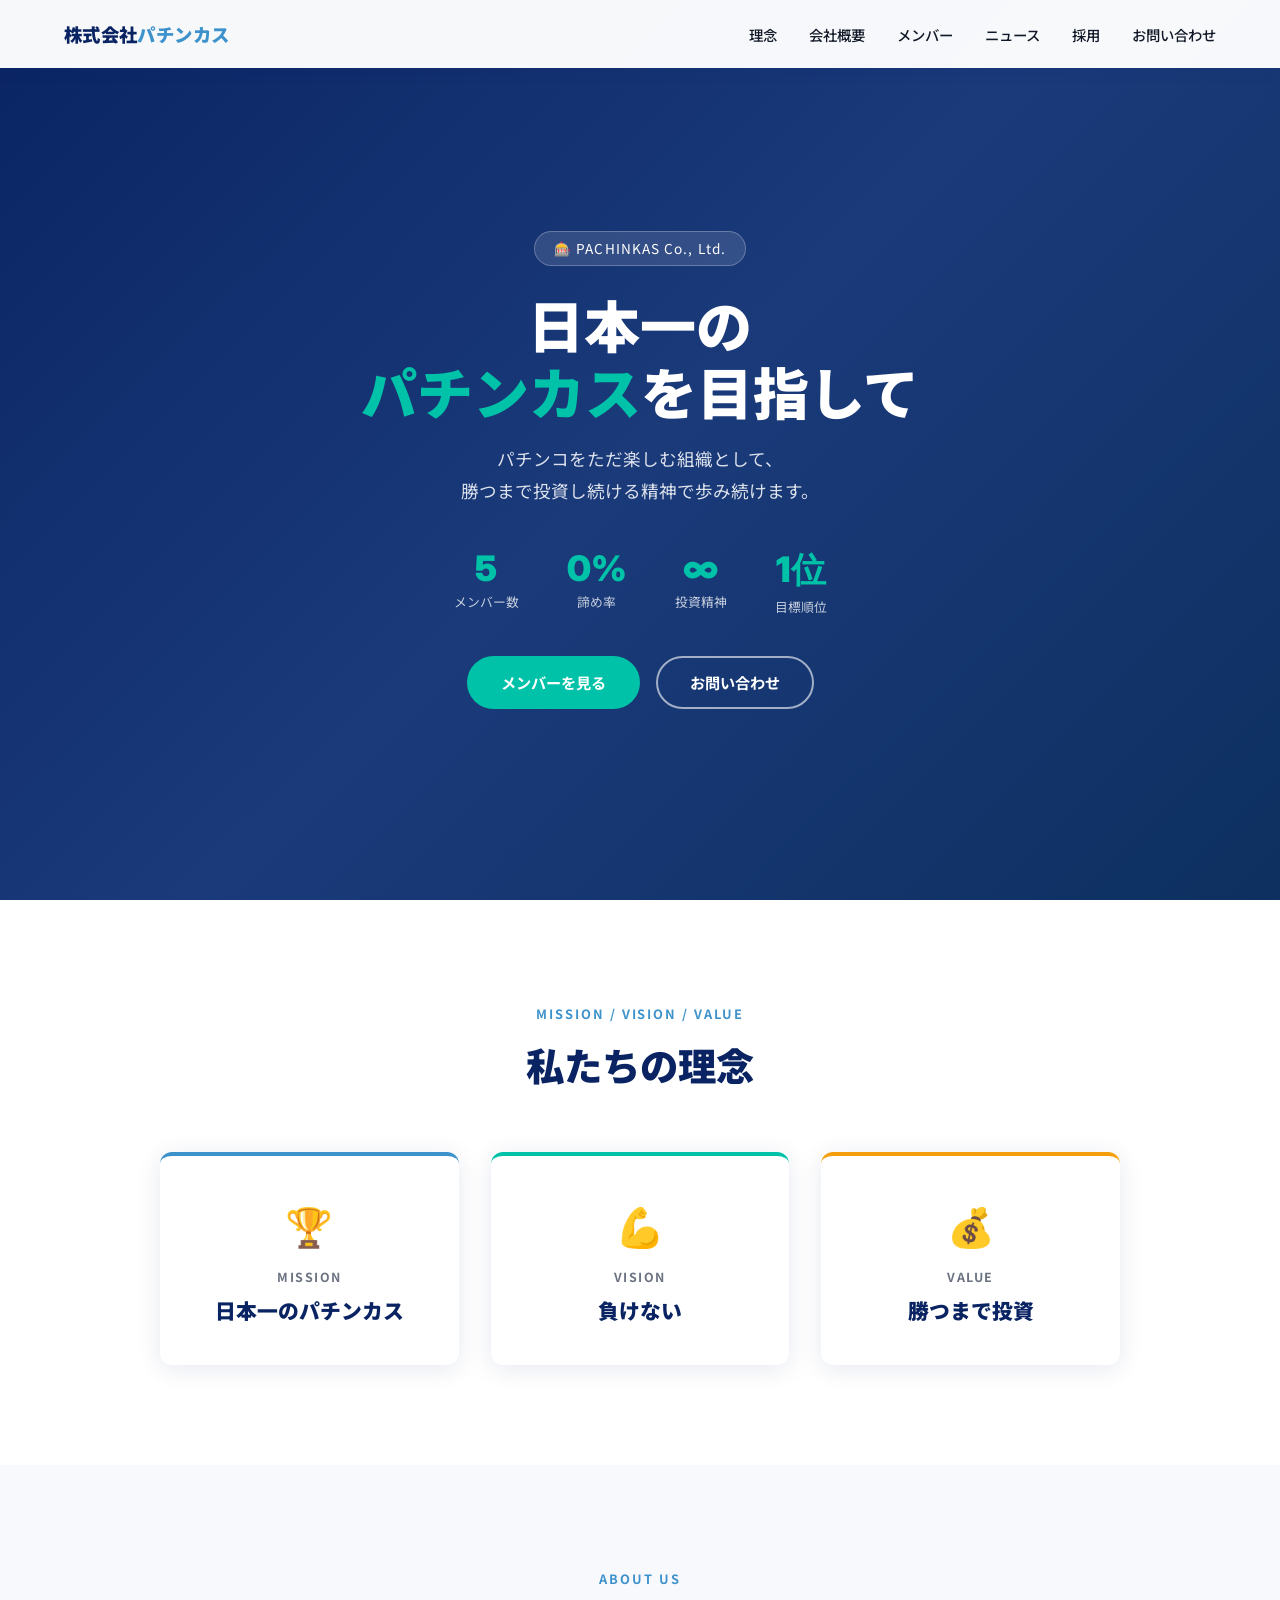
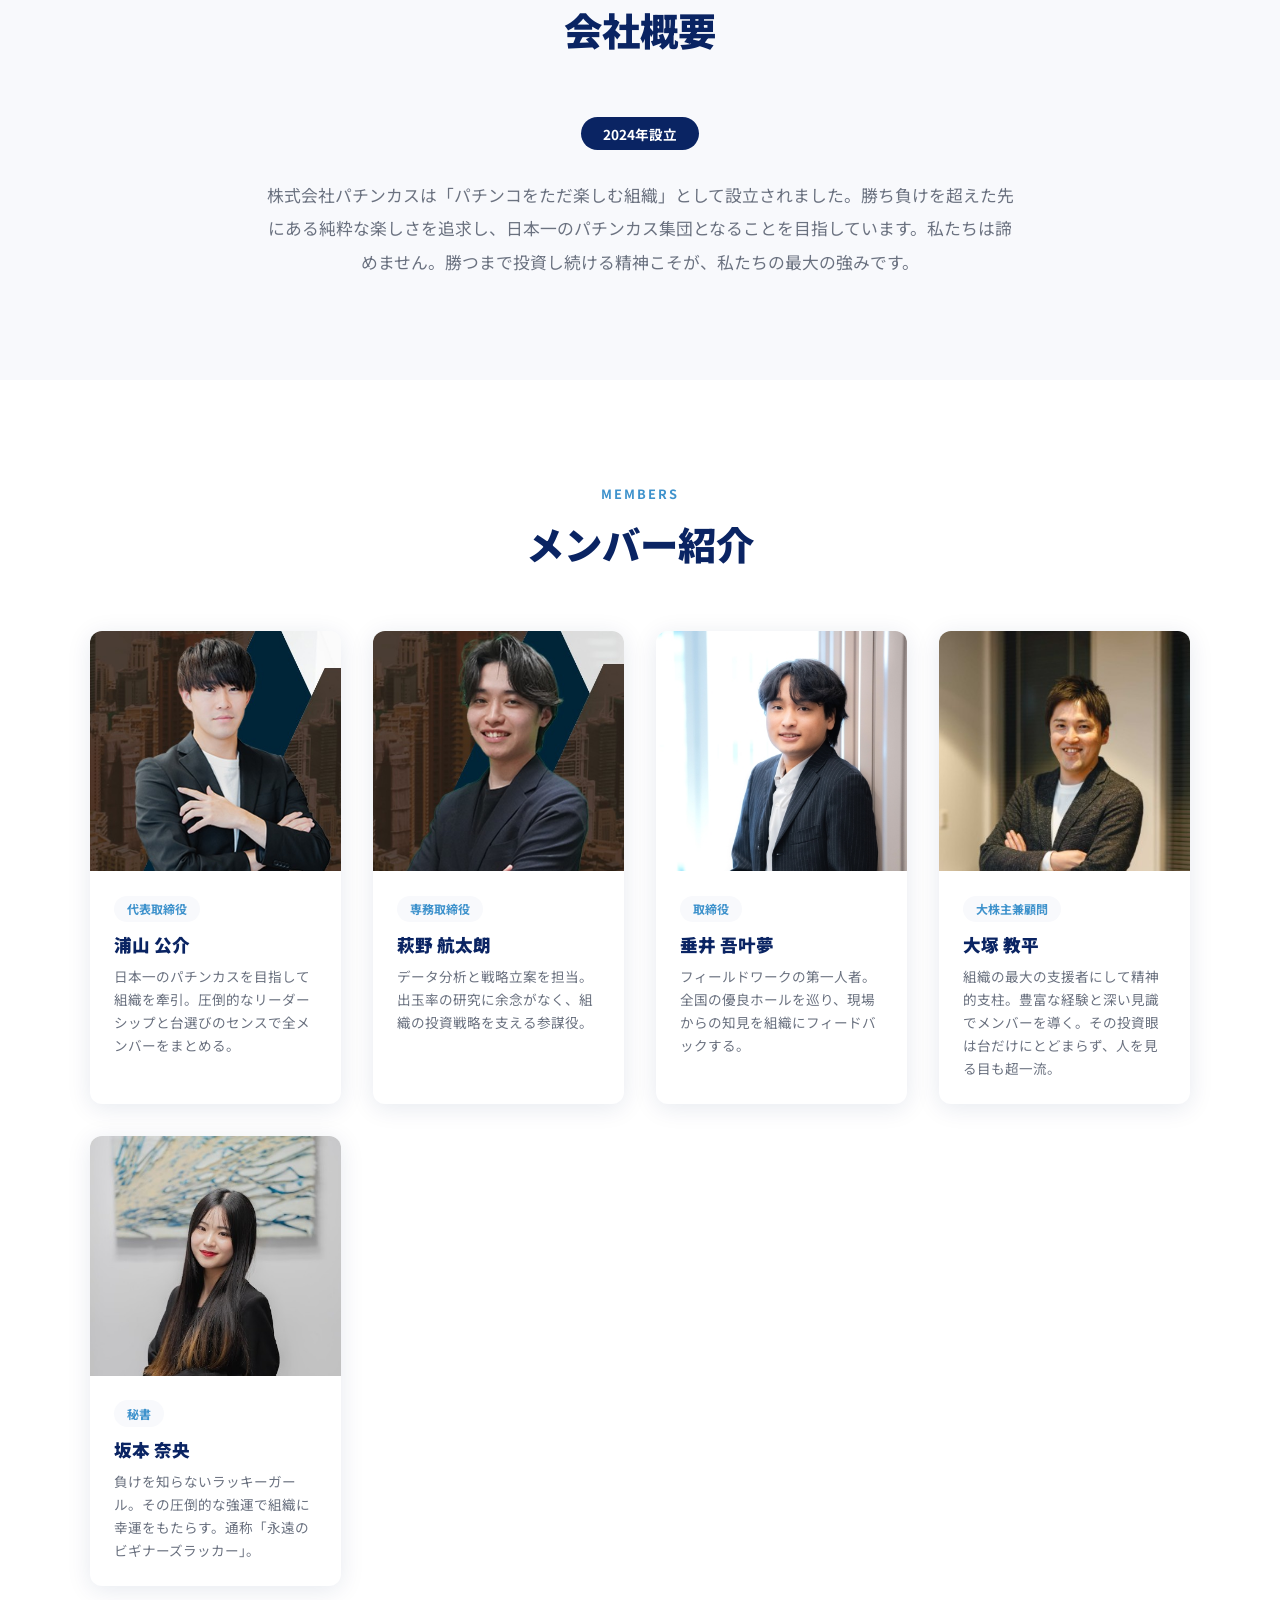
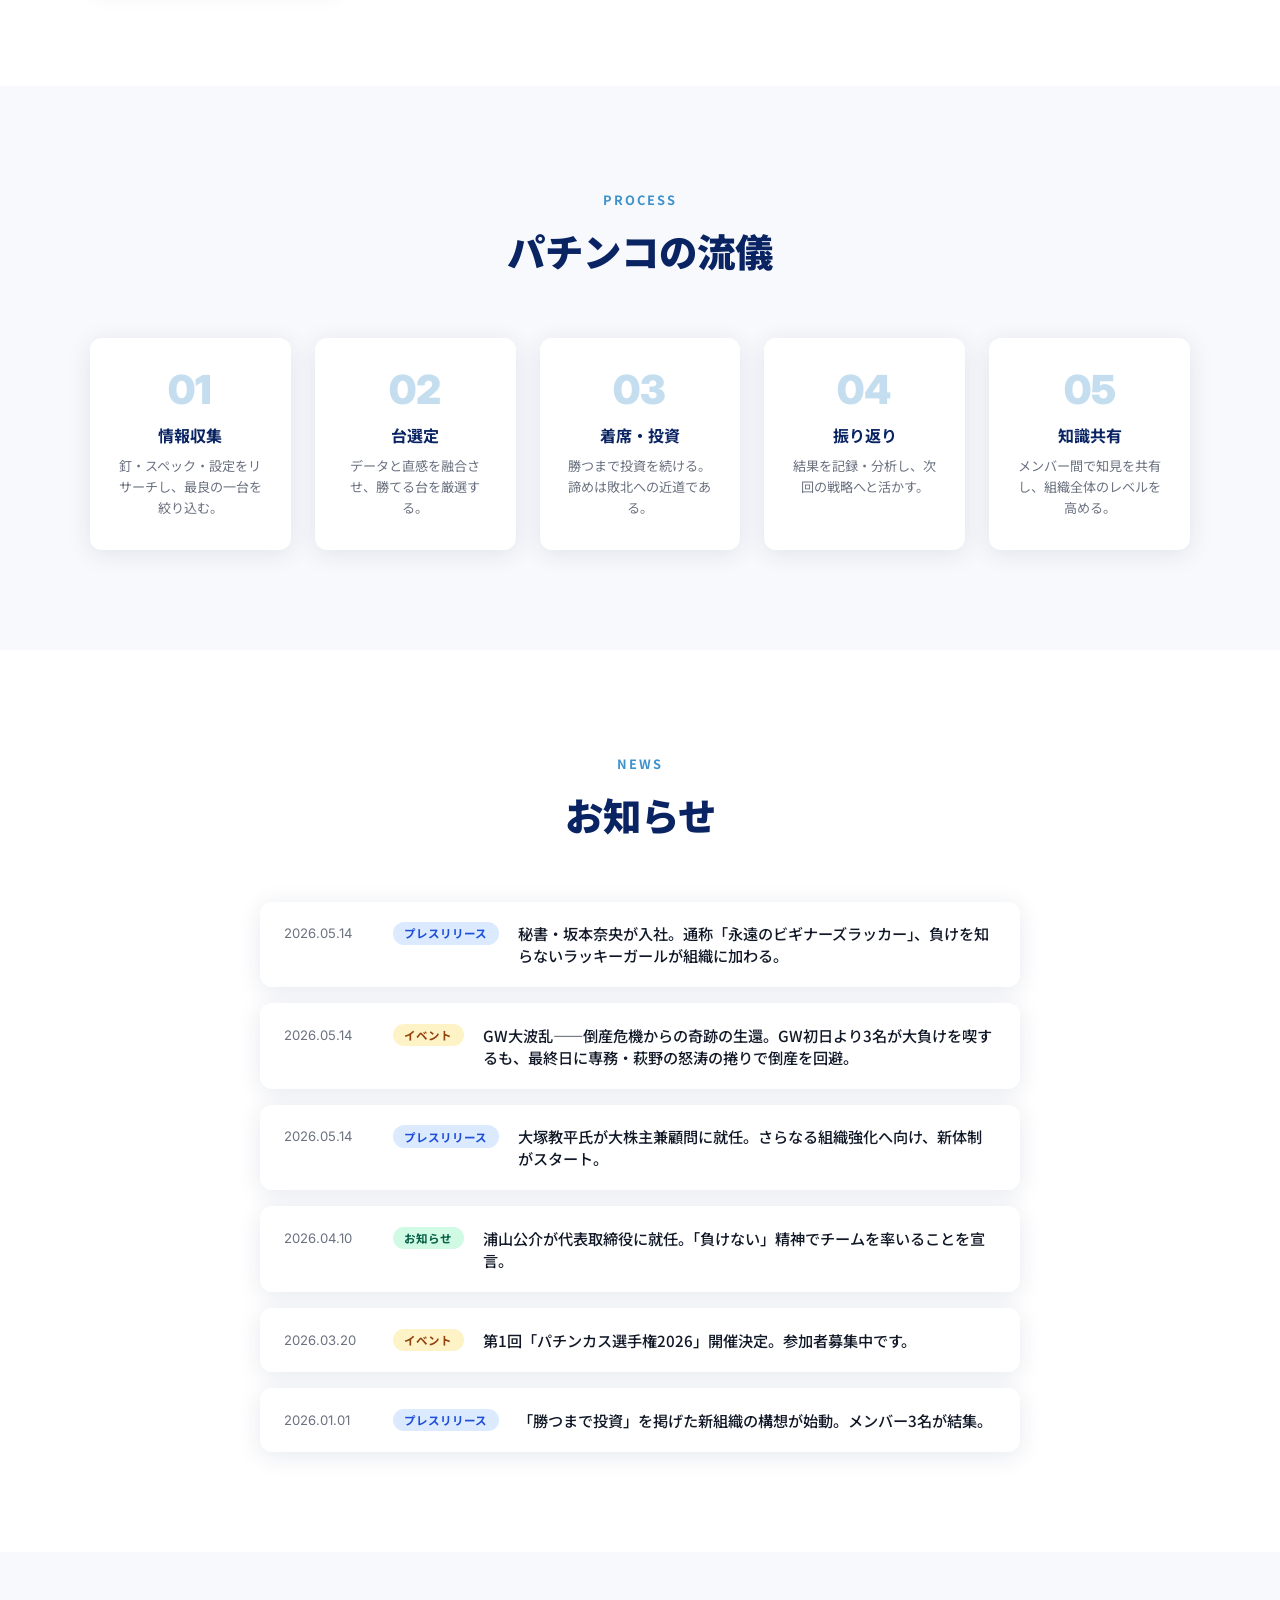
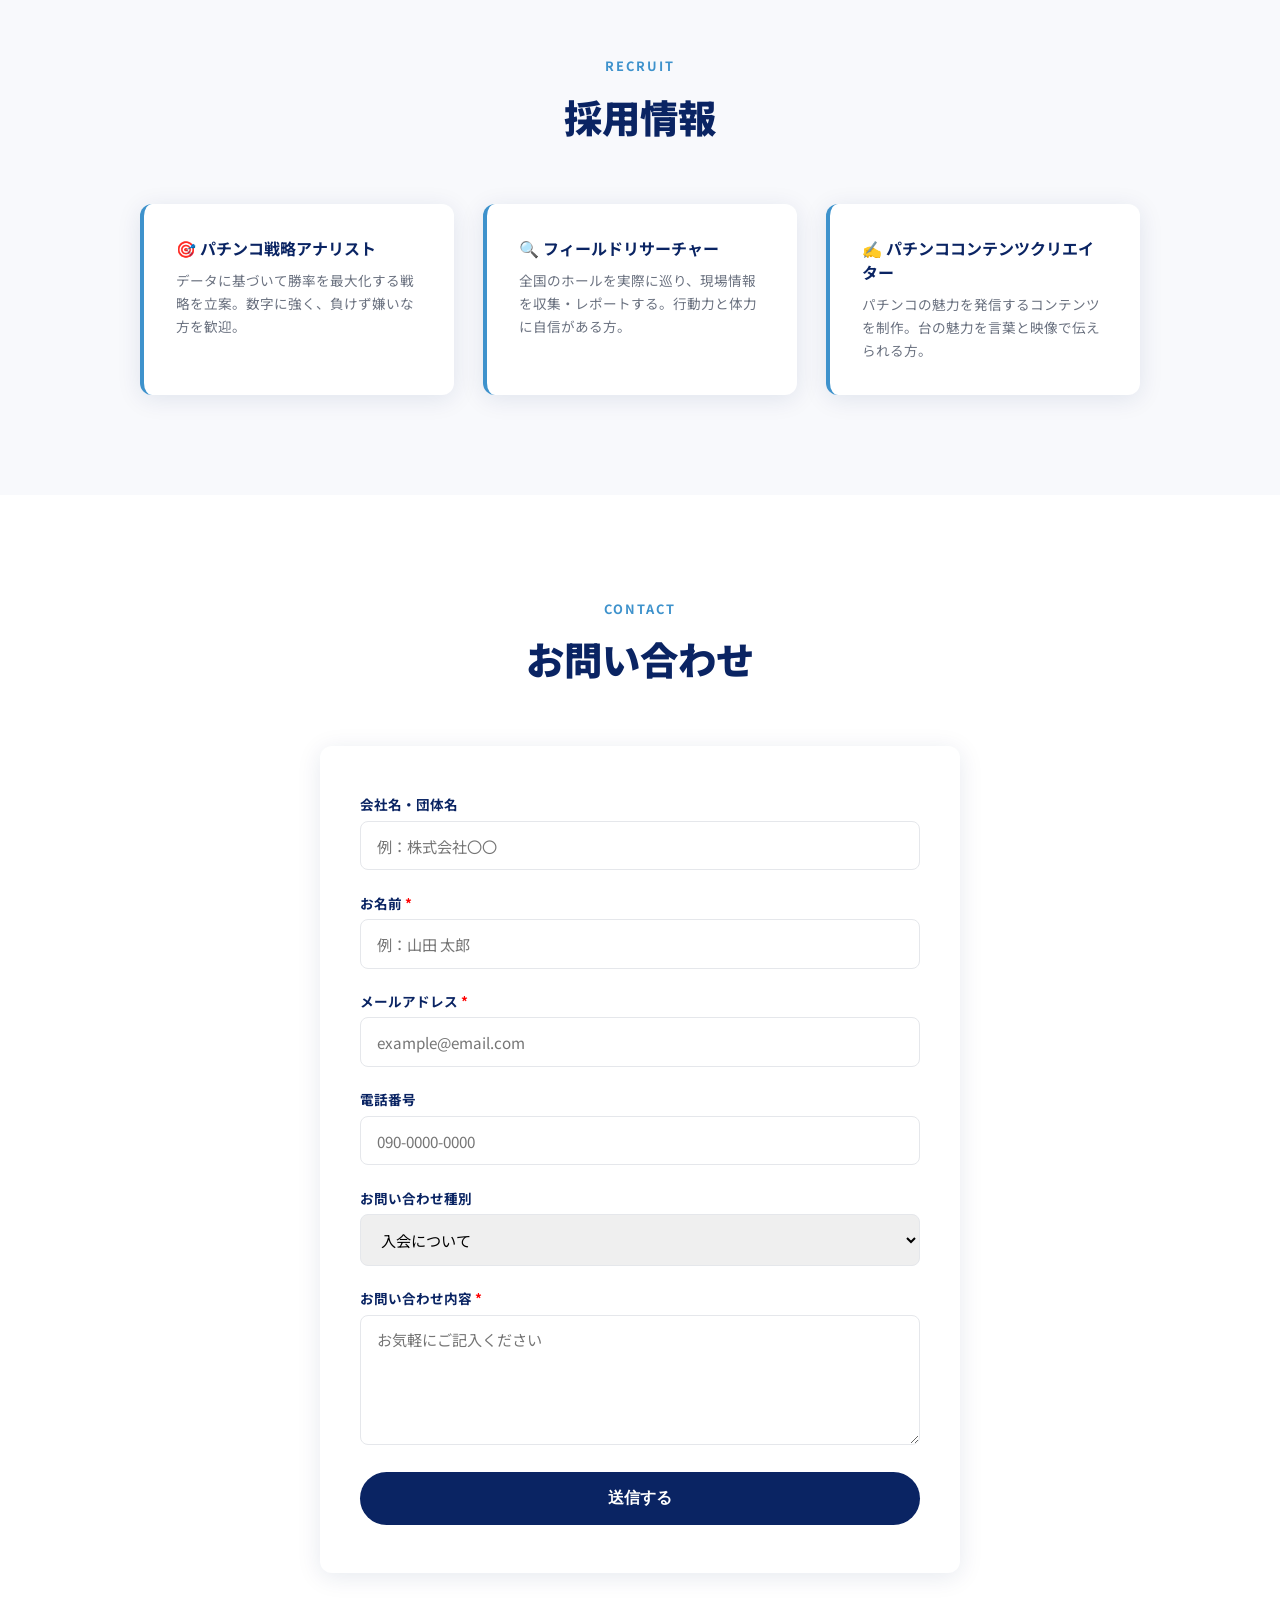
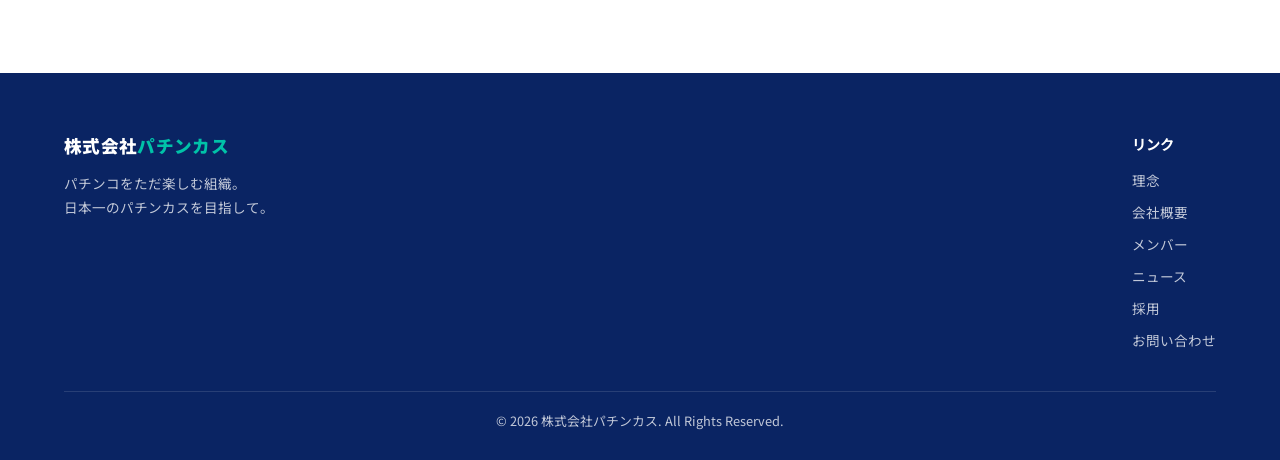
==== commit 697dd273: "Add files via upload" ====
--- a/index.html
+++ b/index.html
@@ -172,7 +172,7 @@
     <h1>日本一の<br><span>パチンカス</span>を目指して</h1>
     <p>パチンコをただ楽しむ組織として、<br>勝つまで投資し続ける精神で歩み続けます。</p>
     <div class="hero-stats">
-      <div class="hero-stat"><div class="num">4</div><div class="label">メンバー数</div></div>
+      <div class="hero-stat"><div class="num">5</div><div class="label">メンバー数</div></div>
       <div class="hero-stat"><div class="num">0%</div><div class="label">諦め率</div></div>
       <div class="hero-stat"><div class="num">∞</div><div class="label">投資精神</div></div>
       <div class="hero-stat"><div class="num">1位</div><div class="label">目標順位</div></div>
@@ -257,6 +257,14 @@
         <p>組織の最大の支援者にして精神的支柱。豊富な経験と深い見識でメンバーを導く。その投資眼は台だけにとどまらず、人を見る目も超一流。</p>
       </div>
     </div>
+    <div class="member-card fade-in" style="transition-delay:0.4s">
+      <img src="sakamoto.jpg" alt="坂本奈央" class="member-photo">
+      <div class="member-info">
+        <span class="member-role">秘書</span>
+        <h3>坂本 奈央</h3>
+        <p>負けを知らないラッキーガール。その圧倒的な強運で組織に幸運をもたらす。通称「永遠のビギナーズラッカー」。</p>
+      </div>
+    </div>
   </div>
 </section>
 
@@ -303,19 +311,29 @@
     <div class="news-item fade-in">
       <span class="news-date">2026.05.14</span>
       <span class="news-tag tag-press">プレスリリース</span>
+      <span class="news-title">秘書・坂本奈央が入社。通称「永遠のビギナーズラッカー」、負けを知らないラッキーガールが組織に加わる。</span>
+    </div>
+    <div class="news-item fade-in" style="transition-delay:0.04s">
+      <span class="news-date">2026.05.14</span>
+      <span class="news-tag tag-event">イベント</span>
+      <span class="news-title">GW大波乱——倒産危機からの奇跡の生還。GW初日より3名が大負けを喫するも、最終日に専務・萩野の怒涛の捲りで倒産を回避。</span>
+    </div>
+    <div class="news-item fade-in" style="transition-delay:0.08s">
+      <span class="news-date">2026.05.14</span>
+      <span class="news-tag tag-press">プレスリリース</span>
       <span class="news-title">大塚教平氏が大株主兼顧問に就任。さらなる組織強化へ向け、新体制がスタート。</span>
     </div>
-    <div class="news-item fade-in" style="transition-delay:0.05s">
+    <div class="news-item fade-in" style="transition-delay:0.12s">
       <span class="news-date">2026.04.10</span>
       <span class="news-tag tag-info">お知らせ</span>
       <span class="news-title">浦山公介が代表取締役に就任。「負けない」精神でチームを率いることを宣言。</span>
     </div>
-    <div class="news-item fade-in" style="transition-delay:0.1s">
+    <div class="news-item fade-in" style="transition-delay:0.16s">
       <span class="news-date">2026.03.20</span>
       <span class="news-tag tag-event">イベント</span>
       <span class="news-title">第1回「パチンカス選手権2026」開催決定。参加者募集中です。</span>
     </div>
-    <div class="news-item fade-in" style="transition-delay:0.15s">
+    <div class="news-item fade-in" style="transition-delay:0.20s">
       <span class="news-date">2026.01.01</span>
       <span class="news-tag tag-press">プレスリリース</span>
       <span class="news-title">「勝つまで投資」を掲げた新組織の構想が始動。メンバー3名が結集。</span>
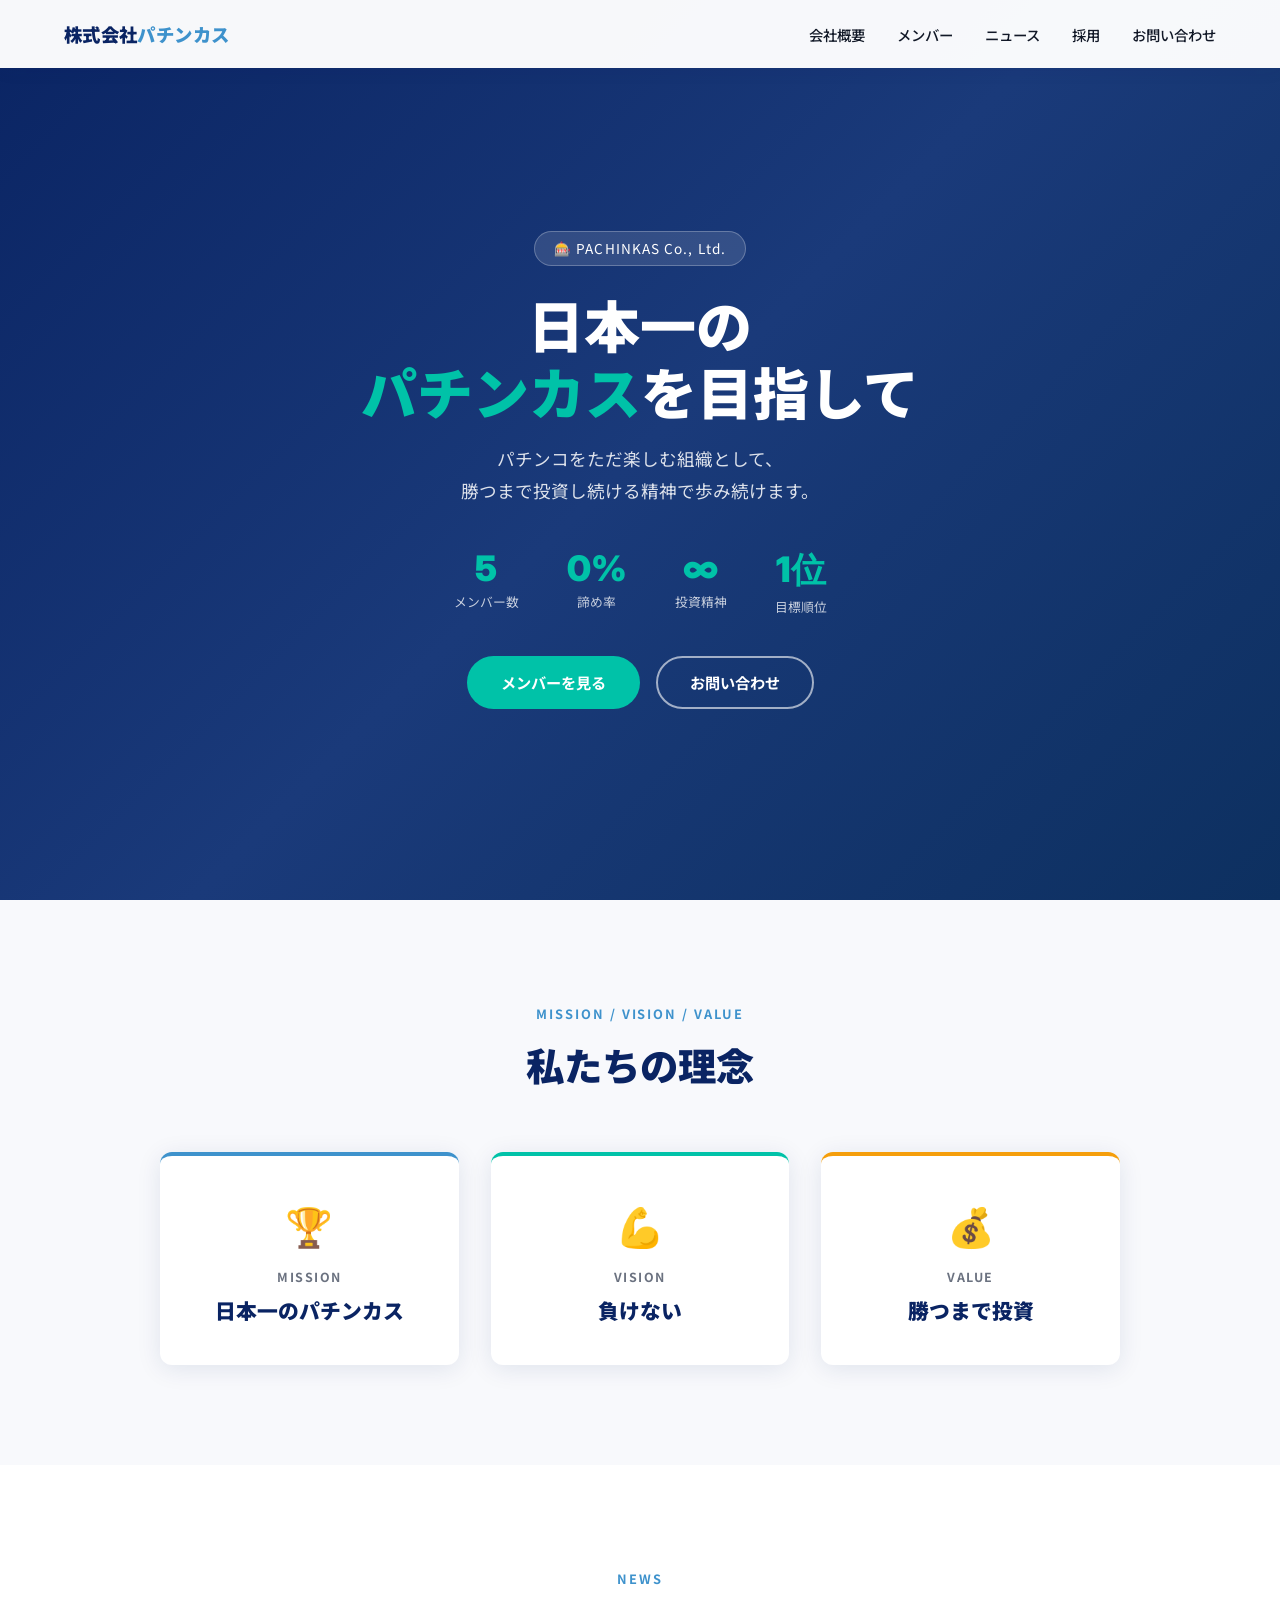
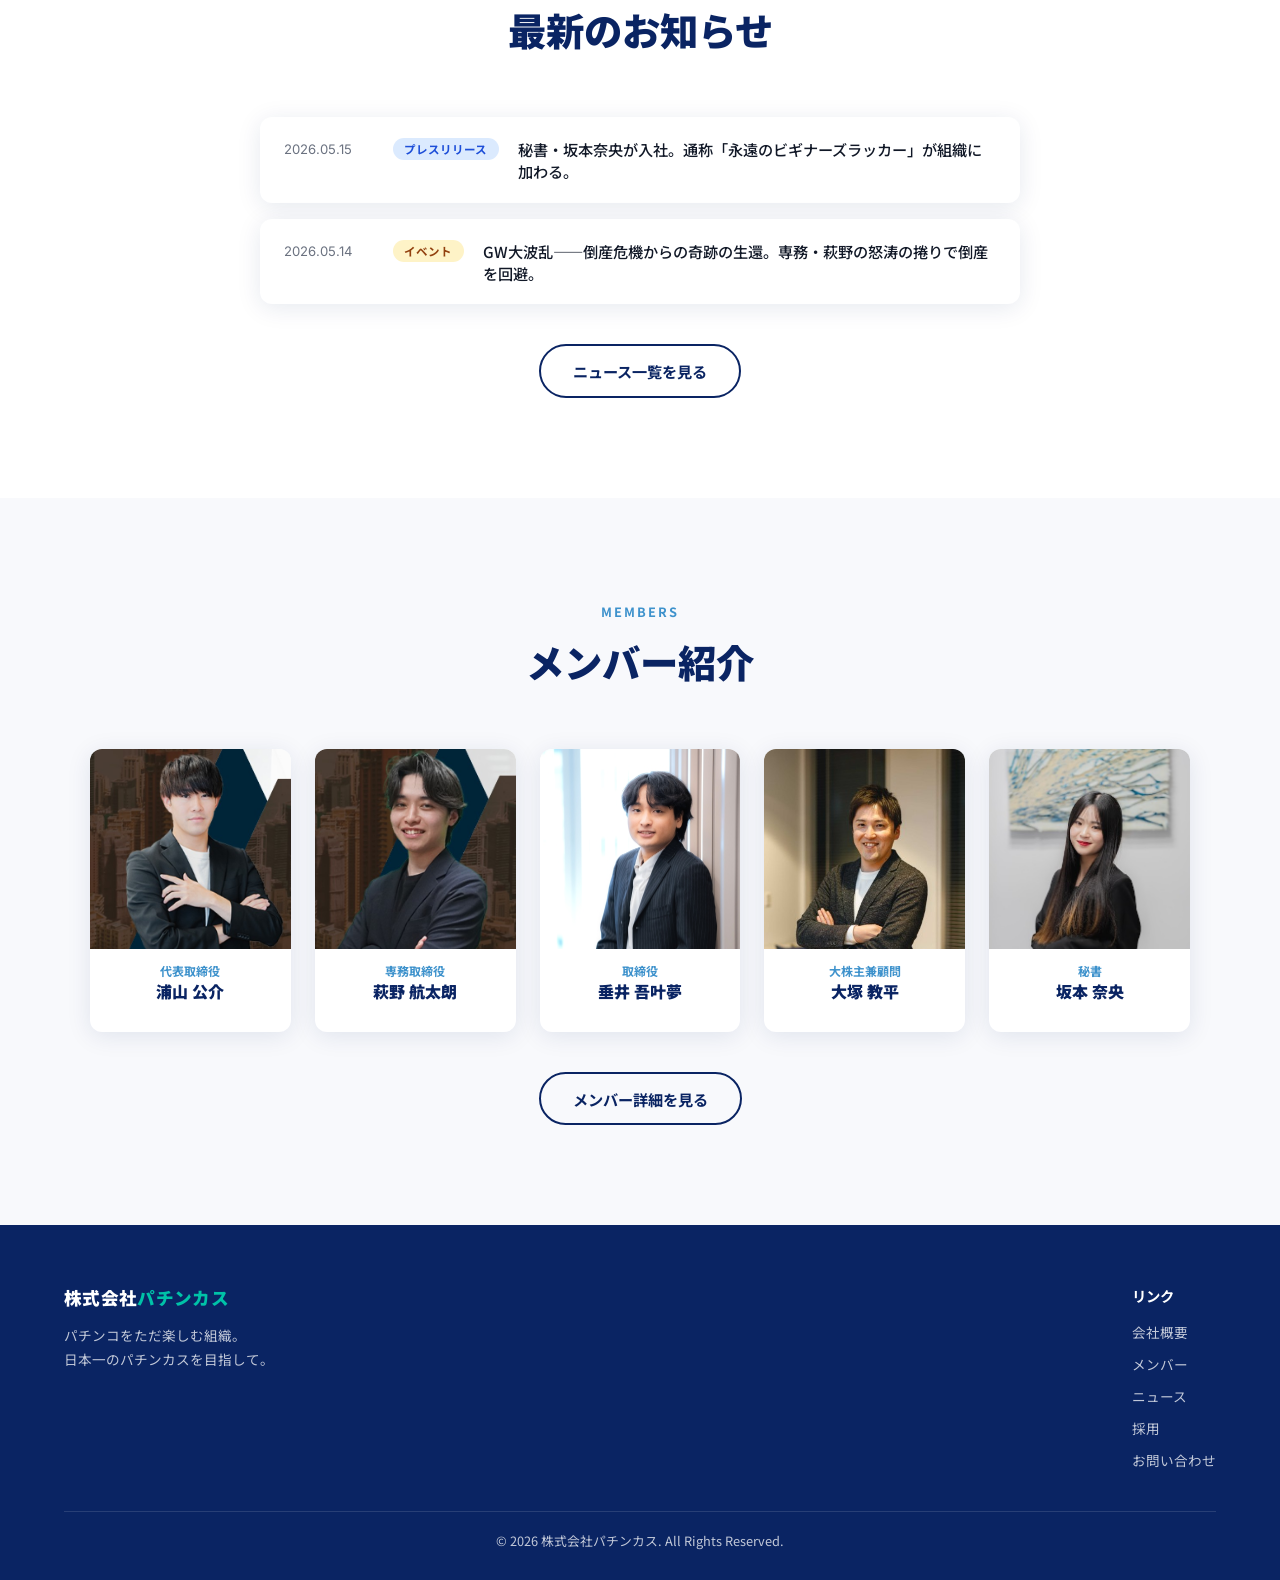
==== commit 6af83871: "Add files via upload" ====
--- a/index.html
+++ b/index.html
@@ -4,402 +4,124 @@
   <meta charset="UTF-8">
   <meta name="viewport" content="width=device-width, initial-scale=1.0">
   <title>株式会社パチンカス | 日本一のパチンカス</title>
-  <link href="https://fonts.googleapis.com/css2?family=Noto+Sans+JP:wght@300;400;500;700;900&family=Inter:wght@300;400;600;700&display=swap" rel="stylesheet">
-  <style>
-    :root {
-      --primary: #0a2463;
-      --accent: #3e92cc;
-      --accent2: #00c2a8;
-      --light: #f8f9fc;
-      --gray: #6b7280;
-      --dark: #111827;
-      --radius: 12px;
-      --shadow: 0 4px 24px rgba(10,36,99,0.10);
-      --transition: 0.3s cubic-bezier(.4,0,.2,1);
-    }
-    *, *::before, *::after { box-sizing: border-box; margin: 0; padding: 0; }
-    html { scroll-behavior: smooth; }
-    body { font-family: 'Noto Sans JP', sans-serif; color: var(--dark); background: #fff; }
-    a { text-decoration: none; color: inherit; }
-    img { max-width: 100%; display: block; }
-
-    header {
-      position: fixed; top: 0; left: 0; right: 0; z-index: 1000;
-      background: rgba(255,255,255,0.97);
-      box-shadow: 0 2px 16px rgba(10,36,99,0.08);
-      display: flex; align-items: center; justify-content: space-between;
-      padding: 0 5vw; height: 68px;
-    }
-    .logo { font-size: 1.15rem; font-weight: 900; color: var(--primary); letter-spacing: 0.02em; }
-    .logo span { color: var(--accent); }
-    nav ul { list-style: none; display: flex; gap: 2rem; }
-    nav ul li a { font-size: 0.9rem; font-weight: 500; color: var(--dark); transition: color var(--transition); }
-    nav ul li a:hover { color: var(--accent); }
-    .hamburger { display: none; flex-direction: column; gap: 5px; cursor: pointer; }
-    .hamburger span { width: 26px; height: 2px; background: var(--primary); border-radius: 2px; transition: var(--transition); }
-    @media(max-width:768px){
-      nav { display: none; position: absolute; top: 68px; left: 0; right: 0; background: #fff; padding: 1.5rem 5vw; box-shadow: 0 8px 24px rgba(0,0,0,0.08); }
-      nav.open { display: block; }
-      nav ul { flex-direction: column; gap: 1.2rem; }
-      .hamburger { display: flex; }
-    }
-
-    #hero {
-      min-height: 100vh; display: flex; align-items: center; justify-content: center;
-      background: linear-gradient(135deg, var(--primary) 0%, #1a3a7a 50%, #0d3060 100%);
-      color: #fff; text-align: center; padding: 120px 5vw 80px;
-    }
-    .hero-inner { max-width: 800px; }
-    .hero-badge { display: inline-block; background: rgba(255,255,255,0.12); border: 1px solid rgba(255,255,255,0.25); border-radius: 50px; padding: 0.4rem 1.2rem; font-size: 0.85rem; margin-bottom: 1.5rem; letter-spacing: 0.08em; }
-    .hero-inner h1 { font-size: clamp(2rem, 5vw, 3.5rem); font-weight: 900; line-height: 1.2; margin-bottom: 1.2rem; }
-    .hero-inner h1 span { color: var(--accent2); }
-    .hero-inner p { font-size: 1.1rem; opacity: 0.85; margin-bottom: 2.5rem; line-height: 1.8; }
-    .hero-stats { display: flex; justify-content: center; gap: 3rem; flex-wrap: wrap; margin-bottom: 2.5rem; }
-    .hero-stat { text-align: center; }
-    .hero-stat .num { font-size: 2.2rem; font-weight: 900; color: var(--accent2); font-family: 'Inter', sans-serif; }
-    .hero-stat .label { font-size: 0.8rem; opacity: 0.75; margin-top: 0.2rem; }
-    .hero-btns { display: flex; gap: 1rem; justify-content: center; flex-wrap: wrap; }
-    .btn { padding: 0.85rem 2rem; border-radius: 50px; font-weight: 700; font-size: 0.95rem; cursor: pointer; transition: var(--transition); border: 2px solid transparent; }
-    .btn-primary { background: var(--accent2); color: #fff; }
-    .btn-primary:hover { background: #00a890; transform: translateY(-2px); }
-    .btn-outline { background: transparent; color: #fff; border-color: rgba(255,255,255,0.6); }
-    .btn-outline:hover { background: rgba(255,255,255,0.1); transform: translateY(-2px); }
-
-    section { padding: 100px 5vw; }
-    section:nth-child(even) { background: var(--light); }
-    .section-header { text-align: center; margin-bottom: 60px; }
-    .section-label { display: inline-block; font-size: 0.8rem; font-weight: 700; letter-spacing: 0.15em; text-transform: uppercase; color: var(--accent); margin-bottom: 0.8rem; }
-    .section-header h2 { font-size: clamp(1.6rem, 3vw, 2.4rem); font-weight: 900; color: var(--primary); }
-
-    .mvv-grid { display: grid; grid-template-columns: repeat(auto-fit, minmax(240px, 1fr)); gap: 2rem; max-width: 960px; margin: 0 auto; }
-    .mvv-card { background: #fff; border-radius: var(--radius); padding: 2.5rem 2rem; box-shadow: var(--shadow); text-align: center; border-top: 4px solid var(--accent); transition: transform var(--transition); }
-    .mvv-card:hover { transform: translateY(-6px); }
-    .mvv-card:nth-child(2) { border-top-color: var(--accent2); }
-    .mvv-card:nth-child(3) { border-top-color: #f59e0b; }
-    .mvv-icon { font-size: 2.4rem; margin-bottom: 1rem; }
-    .mvv-label { font-size: 0.78rem; font-weight: 700; letter-spacing: 0.12em; text-transform: uppercase; color: var(--gray); margin-bottom: 0.6rem; }
-    .mvv-card h3 { font-size: 1.3rem; font-weight: 900; color: var(--primary); }
-
-    .about-inner { max-width: 760px; margin: 0 auto; text-align: center; }
-    .about-badge { display: inline-block; background: var(--primary); color: #fff; border-radius: 50px; padding: 0.4rem 1.4rem; font-size: 0.85rem; font-weight: 700; margin-bottom: 1.8rem; }
-    .about-inner p { font-size: 1.05rem; line-height: 2; color: var(--gray); }
-
-    .members-grid { display: grid; grid-template-columns: repeat(auto-fit, minmax(220px, 1fr)); gap: 2rem; max-width: 1100px; margin: 0 auto; }
-    .member-card { background: #fff; border-radius: var(--radius); overflow: hidden; box-shadow: var(--shadow); transition: transform var(--transition); }
-    .member-card:hover { transform: translateY(-6px); }
-    .member-photo { width: 100%; height: 240px; object-fit: cover; object-position: top; }
-    .member-info { padding: 1.5rem; }
-    .member-role { display: inline-block; background: var(--light); color: var(--accent); font-size: 0.75rem; font-weight: 700; padding: 0.3rem 0.8rem; border-radius: 50px; margin-bottom: 0.6rem; }
-    .member-info h3 { font-size: 1.1rem; font-weight: 900; color: var(--primary); margin-bottom: 0.5rem; }
-    .member-info p { font-size: 0.85rem; color: var(--gray); line-height: 1.7; }
-
-    .process-steps { display: grid; grid-template-columns: repeat(auto-fit, minmax(180px, 1fr)); gap: 1.5rem; max-width: 1100px; margin: 0 auto; }
-    .process-step { background: #fff; border-radius: var(--radius); padding: 2rem 1.5rem; box-shadow: var(--shadow); text-align: center; }
-    .process-num { font-size: 2.5rem; font-weight: 900; color: var(--accent); font-family: 'Inter', sans-serif; opacity: 0.3; line-height: 1; margin-bottom: 0.8rem; }
-    .process-step h3 { font-size: 1rem; font-weight: 700; color: var(--primary); margin-bottom: 0.5rem; }
-    .process-step p { font-size: 0.82rem; color: var(--gray); line-height: 1.6; }
-
-    .news-list { max-width: 760px; margin: 0 auto; display: flex; flex-direction: column; gap: 1rem; }
-    .news-item { display: flex; align-items: flex-start; gap: 1.2rem; padding: 1.3rem 1.5rem; background: #fff; border-radius: var(--radius); box-shadow: var(--shadow); transition: transform var(--transition); }
-    .news-item:hover { transform: translateX(4px); }
-    .news-date { font-size: 0.82rem; color: var(--gray); min-width: 90px; font-family: 'Inter', sans-serif; padding-top: 3px; }
-    .news-tag { font-size: 0.72rem; font-weight: 700; padding: 0.2rem 0.7rem; border-radius: 50px; white-space: nowrap; }
-    .tag-press { background: #dbeafe; color: #1d4ed8; }
-    .tag-info  { background: #d1fae5; color: #065f46; }
-    .tag-event { background: #fef3c7; color: #92400e; }
-    .news-title { font-size: 0.95rem; font-weight: 500; }
-
-    .recruit-grid { display: grid; grid-template-columns: repeat(auto-fit, minmax(260px, 1fr)); gap: 1.8rem; max-width: 1000px; margin: 0 auto; }
-    .recruit-card { background: #fff; border-radius: var(--radius); padding: 2rem; box-shadow: var(--shadow); border-left: 4px solid var(--accent); transition: transform var(--transition); }
-    .recruit-card:hover { transform: translateY(-4px); }
-    .recruit-card h3 { font-size: 1rem; font-weight: 700; color: var(--primary); margin-bottom: 0.6rem; }
-    .recruit-card p { font-size: 0.85rem; color: var(--gray); line-height: 1.7; }
-
-    .contact-form { max-width: 640px; margin: 0 auto; background: #fff; border-radius: var(--radius); box-shadow: var(--shadow); padding: 3rem 2.5rem; }
-    .form-group { margin-bottom: 1.4rem; }
-    .form-group label { display: block; font-size: 0.85rem; font-weight: 700; margin-bottom: 0.4rem; color: var(--primary); }
-    .form-group input, .form-group select, .form-group textarea {
-      width: 100%; padding: 0.8rem 1rem; border: 1.5px solid #e5e7eb; border-radius: 8px;
-      font-size: 0.95rem; font-family: inherit; transition: border-color var(--transition);
-    }
-    .form-group input:focus, .form-group select:focus, .form-group textarea:focus {
-      outline: none; border-color: var(--accent);
-    }
-    .form-group textarea { min-height: 130px; resize: vertical; }
-    .btn-submit { width: 100%; background: var(--primary); color: #fff; border: none; padding: 1rem; border-radius: 50px; font-size: 1rem; font-weight: 700; cursor: pointer; transition: var(--transition); }
-    .btn-submit:hover { background: var(--accent); transform: translateY(-2px); }
-
-    footer { background: var(--primary); color: rgba(255,255,255,0.75); padding: 60px 5vw 30px; }
-    .footer-inner { display: flex; justify-content: space-between; flex-wrap: wrap; gap: 2rem; margin-bottom: 2.5rem; }
-    .footer-brand .logo { color: #fff; font-size: 1.1rem; margin-bottom: 0.8rem; }
-    .footer-brand p { font-size: 0.85rem; line-height: 1.8; }
-    .footer-links h4 { color: #fff; font-size: 0.9rem; margin-bottom: 0.8rem; }
-    .footer-links ul { list-style: none; display: flex; flex-direction: column; gap: 0.5rem; }
-    .footer-links ul li a { font-size: 0.85rem; transition: color var(--transition); }
-    .footer-links ul li a:hover { color: var(--accent2); }
-    .footer-bottom { border-top: 1px solid rgba(255,255,255,0.12); padding-top: 1.2rem; text-align: center; font-size: 0.8rem; }
-
-    #scroll-top { position: fixed; bottom: 2rem; right: 2rem; background: var(--accent); color: #fff; border: none; border-radius: 50%; width: 48px; height: 48px; font-size: 1.3rem; cursor: pointer; display: none; align-items: center; justify-content: center; box-shadow: 0 4px 16px rgba(62,146,204,0.35); z-index: 999; transition: var(--transition); }
-    #scroll-top.show { display: flex; }
-    #scroll-top:hover { background: var(--primary); }
-
-    .fade-in { opacity: 0; transform: translateY(24px); transition: opacity 0.6s ease, transform 0.6s ease; }
-    .fade-in.visible { opacity: 1; transform: none; }
-  </style>
+  <link rel="stylesheet" href="common.css">
 </head>
 <body>
 
 <header>
-  <div class="logo">株式会社<span>パチンカス</span></div>
-  <div class="hamburger" id="hamburger">
-    <span></span><span></span><span></span>
-  </div>
+  <a href="index.html" class="logo">株式会社<span>パチンカス</span></a>
+  <div class="hamburger" id="hamburger"><span></span><span></span><span></span></div>
   <nav id="nav">
     <ul>
-      <li><a href="#mvv">理念</a></li>
-      <li><a href="#about">会社概要</a></li>
-      <li><a href="#members">メンバー</a></li>
-      <li><a href="#news">ニュース</a></li>
-      <li><a href="#recruit">採用</a></li>
-      <li><a href="#contact">お問い合わせ</a></li>
+      <li><a href="about.html">会社概要</a></li>
+      <li><a href="members.html">メンバー</a></li>
+      <li><a href="news.html">ニュース</a></li>
+      <li><a href="recruit.html">採用</a></li>
+      <li><a href="contact.html">お問い合わせ</a></li>
     </ul>
   </nav>
 </header>
 
-<section id="hero">
-  <div class="hero-inner">
-    <div class="hero-badge">🎰 PACHINKAS Co., Ltd.</div>
-    <h1>日本一の<br><span>パチンカス</span>を目指して</h1>
-    <p>パチンコをただ楽しむ組織として、<br>勝つまで投資し続ける精神で歩み続けます。</p>
-    <div class="hero-stats">
-      <div class="hero-stat"><div class="num">5</div><div class="label">メンバー数</div></div>
-      <div class="hero-stat"><div class="num">0%</div><div class="label">諦め率</div></div>
-      <div class="hero-stat"><div class="num">∞</div><div class="label">投資精神</div></div>
-      <div class="hero-stat"><div class="num">1位</div><div class="label">目標順位</div></div>
+<section id="hero" style="
+  min-height: 100vh;
+  display: flex; align-items: center; justify-content: center;
+  background: linear-gradient(135deg, var(--primary) 0%, #1a3a7a 50%, #0d3060 100%);
+  color: #fff; text-align: center; padding: 120px 5vw 80px;">
+  <div style="max-width:800px;">
+    <div style="display:inline-block; background:rgba(255,255,255,0.12); border:1px solid rgba(255,255,255,0.25); border-radius:50px; padding:0.4rem 1.2rem; font-size:0.85rem; margin-bottom:1.5rem; letter-spacing:0.08em;">🎰 PACHINKAS Co., Ltd.</div>
+    <h1 style="font-size:clamp(2rem,5vw,3.5rem); font-weight:900; line-height:1.2; margin-bottom:1.2rem;">日本一の<br><span style="color:var(--accent2)">パチンカス</span>を目指して</h1>
+    <p style="font-size:1.1rem; opacity:0.85; margin-bottom:2.5rem; line-height:1.8;">パチンコをただ楽しむ組織として、<br>勝つまで投資し続ける精神で歩み続けます。</p>
+    <div style="display:flex; justify-content:center; gap:3rem; flex-wrap:wrap; margin-bottom:2.5rem;">
+      <div style="text-align:center;"><div style="font-size:2.2rem; font-weight:900; color:var(--accent2); font-family:'Inter',sans-serif;">5</div><div style="font-size:0.8rem; opacity:0.75; margin-top:0.2rem;">メンバー数</div></div>
+      <div style="text-align:center;"><div style="font-size:2.2rem; font-weight:900; color:var(--accent2); font-family:'Inter',sans-serif;">0%</div><div style="font-size:0.8rem; opacity:0.75; margin-top:0.2rem;">諦め率</div></div>
+      <div style="text-align:center;"><div style="font-size:2.2rem; font-weight:900; color:var(--accent2); font-family:'Inter',sans-serif;">∞</div><div style="font-size:0.8rem; opacity:0.75; margin-top:0.2rem;">投資精神</div></div>
+      <div style="text-align:center;"><div style="font-size:2.2rem; font-weight:900; color:var(--accent2); font-family:'Inter',sans-serif;">1位</div><div style="font-size:0.8rem; opacity:0.75; margin-top:0.2rem;">目標順位</div></div>
     </div>
-    <div class="hero-btns">
-      <a href="#members" class="btn btn-primary">メンバーを見る</a>
-      <a href="#contact" class="btn btn-outline">お問い合わせ</a>
+    <div style="display:flex; gap:1rem; justify-content:center; flex-wrap:wrap;">
+      <a href="members.html" class="btn btn-primary">メンバーを見る</a>
+      <a href="contact.html" class="btn btn-outline" style="color:#fff; border-color:rgba(255,255,255,0.6);">お問い合わせ</a>
     </div>
   </div>
 </section>
 
-<section id="mvv">
+<!-- MVV -->
+<section>
   <div class="section-header fade-in">
     <span class="section-label">Mission / Vision / Value</span>
     <h2>私たちの理念</h2>
   </div>
-  <div class="mvv-grid">
-    <div class="mvv-card fade-in">
-      <div class="mvv-icon">🏆</div>
-      <div class="mvv-label">Mission</div>
-      <h3>日本一のパチンカス</h3>
+  <div style="display:grid; grid-template-columns:repeat(auto-fit,minmax(240px,1fr)); gap:2rem; max-width:960px; margin:0 auto;">
+    <div class="fade-in" style="background:#fff; border-radius:var(--radius); padding:2.5rem 2rem; box-shadow:var(--shadow); text-align:center; border-top:4px solid var(--accent);">
+      <div style="font-size:2.4rem; margin-bottom:1rem;">🏆</div>
+      <div style="font-size:0.78rem; font-weight:700; letter-spacing:0.12em; text-transform:uppercase; color:var(--gray); margin-bottom:0.6rem;">Mission</div>
+      <h3 style="font-size:1.3rem; font-weight:900; color:var(--primary);">日本一のパチンカス</h3>
     </div>
-    <div class="mvv-card fade-in" style="transition-delay:0.1s">
-      <div class="mvv-icon">💪</div>
-      <div class="mvv-label">Vision</div>
-      <h3>負けない</h3>
+    <div class="fade-in" style="background:#fff; border-radius:var(--radius); padding:2.5rem 2rem; box-shadow:var(--shadow); text-align:center; border-top:4px solid var(--accent2); transition-delay:0.1s;">
+      <div style="font-size:2.4rem; margin-bottom:1rem;">💪</div>
+      <div style="font-size:0.78rem; font-weight:700; letter-spacing:0.12em; text-transform:uppercase; color:var(--gray); margin-bottom:0.6rem;">Vision</div>
+      <h3 style="font-size:1.3rem; font-weight:900; color:var(--primary);">負けない</h3>
     </div>
-    <div class="mvv-card fade-in" style="transition-delay:0.2s">
-      <div class="mvv-icon">💰</div>
-      <div class="mvv-label">Value</div>
-      <h3>勝つまで投資</h3>
+    <div class="fade-in" style="background:#fff; border-radius:var(--radius); padding:2.5rem 2rem; box-shadow:var(--shadow); text-align:center; border-top:4px solid #f59e0b; transition-delay:0.2s;">
+      <div style="font-size:2.4rem; margin-bottom:1rem;">💰</div>
+      <div style="font-size:0.78rem; font-weight:700; letter-spacing:0.12em; text-transform:uppercase; color:var(--gray); margin-bottom:0.6rem;">Value</div>
+      <h3 style="font-size:1.3rem; font-weight:900; color:var(--primary);">勝つまで投資</h3>
     </div>
   </div>
 </section>
 
-<section id="about">
+<!-- NEWS PICKUP -->
+<section>
   <div class="section-header fade-in">
-    <span class="section-label">About Us</span>
-    <h2>会社概要</h2>
+    <span class="section-label">News</span>
+    <h2>最新のお知らせ</h2>
   </div>
-  <div class="about-inner fade-in">
-    <div class="about-badge">2024年設立</div>
-    <p>株式会社パチンカスは「パチンコをただ楽しむ組織」として設立されました。勝ち負けを超えた先にある純粋な楽しさを追求し、日本一のパチンカス集団となることを目指しています。私たちは諦めません。勝つまで投資し続ける精神こそが、私たちの最大の強みです。</p>
+  <div style="max-width:760px; margin:0 auto; display:flex; flex-direction:column; gap:1rem;">
+    <div class="fade-in" style="display:flex; align-items:flex-start; gap:1.2rem; padding:1.3rem 1.5rem; background:#fff; border-radius:var(--radius); box-shadow:var(--shadow);">
+      <span style="font-size:0.82rem; color:var(--gray); min-width:90px; font-family:'Inter',sans-serif; padding-top:3px;">2026.05.15</span>
+      <span style="font-size:0.72rem; font-weight:700; padding:0.2rem 0.7rem; border-radius:50px; background:#dbeafe; color:#1d4ed8; white-space:nowrap;">プレスリリース</span>
+      <span style="font-size:0.95rem; font-weight:500;">秘書・坂本奈央が入社。通称「永遠のビギナーズラッカー」が組織に加わる。</span>
+    </div>
+    <div class="fade-in" style="display:flex; align-items:flex-start; gap:1.2rem; padding:1.3rem 1.5rem; background:#fff; border-radius:var(--radius); box-shadow:var(--shadow); transition-delay:0.05s;">
+      <span style="font-size:0.82rem; color:var(--gray); min-width:90px; font-family:'Inter',sans-serif; padding-top:3px;">2026.05.14</span>
+      <span style="font-size:0.72rem; font-weight:700; padding:0.2rem 0.7rem; border-radius:50px; background:#fef3c7; color:#92400e; white-space:nowrap;">イベント</span>
+      <span style="font-size:0.95rem; font-weight:500;">GW大波乱——倒産危機からの奇跡の生還。専務・萩野の怒涛の捲りで倒産を回避。</span>
+    </div>
+  </div>
+  <div style="text-align:center; margin-top:2.5rem;">
+    <a href="news.html" class="btn btn-outline">ニュース一覧を見る</a>
   </div>
 </section>
 
-<section id="members">
+<!-- MEMBERS PICKUP -->
+<section>
   <div class="section-header fade-in">
     <span class="section-label">Members</span>
     <h2>メンバー紹介</h2>
   </div>
-  <div class="members-grid">
-    <div class="member-card fade-in">
-      <img src="urayama.jpg" alt="浦山公介" class="member-photo">
-      <div class="member-info">
-        <span class="member-role">代表取締役</span>
-        <h3>浦山 公介</h3>
-        <p>日本一のパチンカスを目指して組織を牽引。圧倒的なリーダーシップと台選びのセンスで全メンバーをまとめる。</p>
-      </div>
+  <div style="display:grid; grid-template-columns:repeat(auto-fit,minmax(180px,1fr)); gap:1.5rem; max-width:1100px; margin:0 auto;">
+    <div class="fade-in" style="background:#fff; border-radius:var(--radius); overflow:hidden; box-shadow:var(--shadow); text-align:center; padding-bottom:1rem;">
+      <img src="urayama.jpg" alt="浦山公介" style="width:100%; height:200px; object-fit:cover; object-position:top;">
+      <div style="padding:0.8rem;"><div style="font-size:0.75rem; color:var(--accent); font-weight:700;">代表取締役</div><div style="font-weight:900; color:var(--primary);">浦山 公介</div></div>
     </div>
-    <div class="member-card fade-in" style="transition-delay:0.1s">
-      <img src="hagino.jpg" alt="萩野航太朗" class="member-photo">
-      <div class="member-info">
-        <span class="member-role">専務取締役</span>
-        <h3>萩野 航太朗</h3>
-        <p>データ分析と戦略立案を担当。出玉率の研究に余念がなく、組織の投資戦略を支える参謀役。</p>
-      </div>
+    <div class="fade-in" style="background:#fff; border-radius:var(--radius); overflow:hidden; box-shadow:var(--shadow); text-align:center; padding-bottom:1rem; transition-delay:0.1s;">
+      <img src="hagino.jpg" alt="萩野航太朗" style="width:100%; height:200px; object-fit:cover; object-position:top;">
+      <div style="padding:0.8rem;"><div style="font-size:0.75rem; color:var(--accent); font-weight:700;">専務取締役</div><div style="font-weight:900; color:var(--primary);">萩野 航太朗</div></div>
     </div>
-    <div class="member-card fade-in" style="transition-delay:0.2s">
-      <img src="tarui.jpg" alt="垂井吾叶夢" class="member-photo">
-      <div class="member-info">
-        <span class="member-role">取締役</span>
-        <h3>垂井 吾叶夢</h3>
-        <p>フィールドワークの第一人者。全国の優良ホールを巡り、現場からの知見を組織にフィードバックする。</p>
-      </div>
+    <div class="fade-in" style="background:#fff; border-radius:var(--radius); overflow:hidden; box-shadow:var(--shadow); text-align:center; padding-bottom:1rem; transition-delay:0.2s;">
+      <img src="tarui.jpg" alt="垂井吾叶夢" style="width:100%; height:200px; object-fit:cover; object-position:top;">
+      <div style="padding:0.8rem;"><div style="font-size:0.75rem; color:var(--accent); font-weight:700;">取締役</div><div style="font-weight:900; color:var(--primary);">垂井 吾叶夢</div></div>
     </div>
-    <div class="member-card fade-in" style="transition-delay:0.3s">
-      <img src="otsuka.jpg" alt="大塚教平" class="member-photo">
-      <div class="member-info">
-        <span class="member-role">大株主兼顧問</span>
-        <h3>大塚 教平</h3>
-        <p>組織の最大の支援者にして精神的支柱。豊富な経験と深い見識でメンバーを導く。その投資眼は台だけにとどまらず、人を見る目も超一流。</p>
-      </div>
+    <div class="fade-in" style="background:#fff; border-radius:var(--radius); overflow:hidden; box-shadow:var(--shadow); text-align:center; padding-bottom:1rem; transition-delay:0.3s;">
+      <img src="otsuka.jpg" alt="大塚教平" style="width:100%; height:200px; object-fit:cover; object-position:top;">
+      <div style="padding:0.8rem;"><div style="font-size:0.75rem; color:var(--accent); font-weight:700;">大株主兼顧問</div><div style="font-weight:900; color:var(--primary);">大塚 教平</div></div>
     </div>
-    <div class="member-card fade-in" style="transition-delay:0.4s">
-      <img src="sakamoto.jpg" alt="坂本奈央" class="member-photo">
-      <div class="member-info">
-        <span class="member-role">秘書</span>
-        <h3>坂本 奈央</h3>
-        <p>負けを知らないラッキーガール。その圧倒的な強運で組織に幸運をもたらす。通称「永遠のビギナーズラッカー」。</p>
-      </div>
+    <div class="fade-in" style="background:#fff; border-radius:var(--radius); overflow:hidden; box-shadow:var(--shadow); text-align:center; padding-bottom:1rem; transition-delay:0.4s;">
+      <img src="sakamoto.jpg" alt="坂本奈央" style="width:100%; height:200px; object-fit:cover; object-position:top;">
+      <div style="padding:0.8rem;"><div style="font-size:0.75rem; color:var(--accent); font-weight:700;">秘書</div><div style="font-weight:900; color:var(--primary);">坂本 奈央</div></div>
     </div>
   </div>
-</section>
-
-<section id="process">
-  <div class="section-header fade-in">
-    <span class="section-label">Process</span>
-    <h2>パチンコの流儀</h2>
-  </div>
-  <div class="process-steps">
-    <div class="process-step fade-in">
-      <div class="process-num">01</div>
-      <h3>情報収集</h3>
-      <p>釘・スペック・設定をリサーチし、最良の一台を絞り込む。</p>
-    </div>
-    <div class="process-step fade-in" style="transition-delay:0.1s">
-      <div class="process-num">02</div>
-      <h3>台選定</h3>
-      <p>データと直感を融合させ、勝てる台を厳選する。</p>
-    </div>
-    <div class="process-step fade-in" style="transition-delay:0.15s">
-      <div class="process-num">03</div>
-      <h3>着席・投資</h3>
-      <p>勝つまで投資を続ける。諦めは敗北への近道である。</p>
-    </div>
-    <div class="process-step fade-in" style="transition-delay:0.2s">
-      <div class="process-num">04</div>
-      <h3>振り返り</h3>
-      <p>結果を記録・分析し、次回の戦略へと活かす。</p>
-    </div>
-    <div class="process-step fade-in" style="transition-delay:0.25s">
-      <div class="process-num">05</div>
-      <h3>知識共有</h3>
-      <p>メンバー間で知見を共有し、組織全体のレベルを高める。</p>
-    </div>
-  </div>
-</section>
-
-<section id="news">
-  <div class="section-header fade-in">
-    <span class="section-label">News</span>
-    <h2>お知らせ</h2>
-  </div>
-  <div class="news-list">
-    <div class="news-item fade-in">
-      <span class="news-date">2026.05.14</span>
-      <span class="news-tag tag-press">プレスリリース</span>
-      <span class="news-title">秘書・坂本奈央が入社。通称「永遠のビギナーズラッカー」、負けを知らないラッキーガールが組織に加わる。</span>
-    </div>
-    <div class="news-item fade-in" style="transition-delay:0.04s">
-      <span class="news-date">2026.05.14</span>
-      <span class="news-tag tag-event">イベント</span>
-      <span class="news-title">GW大波乱——倒産危機からの奇跡の生還。GW初日より3名が大負けを喫するも、最終日に専務・萩野の怒涛の捲りで倒産を回避。</span>
-    </div>
-    <div class="news-item fade-in" style="transition-delay:0.08s">
-      <span class="news-date">2026.05.14</span>
-      <span class="news-tag tag-press">プレスリリース</span>
-      <span class="news-title">大塚教平氏が大株主兼顧問に就任。さらなる組織強化へ向け、新体制がスタート。</span>
-    </div>
-    <div class="news-item fade-in" style="transition-delay:0.12s">
-      <span class="news-date">2026.04.10</span>
-      <span class="news-tag tag-info">お知らせ</span>
-      <span class="news-title">浦山公介が代表取締役に就任。「負けない」精神でチームを率いることを宣言。</span>
-    </div>
-    <div class="news-item fade-in" style="transition-delay:0.16s">
-      <span class="news-date">2026.03.20</span>
-      <span class="news-tag tag-event">イベント</span>
-      <span class="news-title">第1回「パチンカス選手権2026」開催決定。参加者募集中です。</span>
-    </div>
-    <div class="news-item fade-in" style="transition-delay:0.20s">
-      <span class="news-date">2026.01.01</span>
-      <span class="news-tag tag-press">プレスリリース</span>
-      <span class="news-title">「勝つまで投資」を掲げた新組織の構想が始動。メンバー3名が結集。</span>
-    </div>
-  </div>
-</section>
-
-<section id="recruit">
-  <div class="section-header fade-in">
-    <span class="section-label">Recruit</span>
-    <h2>採用情報</h2>
-  </div>
-  <div class="recruit-grid">
-    <div class="recruit-card fade-in">
-      <h3>🎯 パチンコ戦略アナリスト</h3>
-      <p>データに基づいて勝率を最大化する戦略を立案。数字に強く、負けず嫌いな方を歓迎。</p>
-    </div>
-    <div class="recruit-card fade-in" style="transition-delay:0.1s">
-      <h3>🔍 フィールドリサーチャー</h3>
-      <p>全国のホールを実際に巡り、現場情報を収集・レポートする。行動力と体力に自信がある方。</p>
-    </div>
-    <div class="recruit-card fade-in" style="transition-delay:0.2s">
-      <h3>✍️ パチンココンテンツクリエイター</h3>
-      <p>パチンコの魅力を発信するコンテンツを制作。台の魅力を言葉と映像で伝えられる方。</p>
-    </div>
-  </div>
-</section>
-
-<section id="contact">
-  <div class="section-header fade-in">
-    <span class="section-label">Contact</span>
-    <h2>お問い合わせ</h2>
-  </div>
-  <div class="contact-form fade-in">
-    <form id="contactForm">
-      <div class="form-group">
-        <label>会社名・団体名</label>
-        <input type="text" placeholder="例：株式会社〇〇">
-      </div>
-      <div class="form-group">
-        <label>お名前 <span style="color:red">*</span></label>
-        <input type="text" placeholder="例：山田 太郎" required>
-      </div>
-      <div class="form-group">
-        <label>メールアドレス <span style="color:red">*</span></label>
-        <input type="email" placeholder="example@email.com" required>
-      </div>
-      <div class="form-group">
-        <label>電話番号</label>
-        <input type="tel" placeholder="090-0000-0000">
-      </div>
-      <div class="form-group">
-        <label>お問い合わせ種別</label>
-        <select>
-          <option>入会について</option>
-          <option>採用について</option>
-          <option>取材・メディア</option>
-          <option>その他</option>
-        </select>
-      </div>
-      <div class="form-group">
-        <label>お問い合わせ内容 <span style="color:red">*</span></label>
-        <textarea placeholder="お気軽にご記入ください" required></textarea>
-      </div>
-      <button type="submit" class="btn-submit">送信する</button>
-    </form>
+  <div style="text-align:center; margin-top:2.5rem;">
+    <a href="members.html" class="btn btn-outline">メンバー詳細を見る</a>
   </div>
 </section>
 
@@ -412,42 +134,18 @@
     <div class="footer-links">
       <h4>リンク</h4>
       <ul>
-        <li><a href="#mvv">理念</a></li>
-        <li><a href="#about">会社概要</a></li>
-        <li><a href="#members">メンバー</a></li>
-        <li><a href="#news">ニュース</a></li>
-        <li><a href="#recruit">採用</a></li>
-        <li><a href="#contact">お問い合わせ</a></li>
+        <li><a href="about.html">会社概要</a></li>
+        <li><a href="members.html">メンバー</a></li>
+        <li><a href="news.html">ニュース</a></li>
+        <li><a href="recruit.html">採用</a></li>
+        <li><a href="contact.html">お問い合わせ</a></li>
       </ul>
     </div>
   </div>
-  <div class="footer-bottom">
-    <p>© 2026 株式会社パチンカス. All Rights Reserved.</p>
-  </div>
+  <div class="footer-bottom">© 2026 株式会社パチンカス. All Rights Reserved.</div>
 </footer>
 
 <button id="scroll-top">↑</button>
-
-<script>
-  const hamburger = document.getElementById('hamburger');
-  const nav = document.getElementById('nav');
-  hamburger.addEventListener('click', () => nav.classList.toggle('open'));
-  nav.querySelectorAll('a').forEach(a => a.addEventListener('click', () => nav.classList.remove('open')));
-
-  const scrollBtn = document.getElementById('scroll-top');
-  window.addEventListener('scroll', () => scrollBtn.classList.toggle('show', window.scrollY > 400));
-  scrollBtn.addEventListener('click', () => window.scrollTo({ top: 0, behavior: 'smooth' }));
-
-  const observer = new IntersectionObserver(entries => {
-    entries.forEach(e => { if (e.isIntersecting) e.target.classList.add('visible'); });
-  }, { threshold: 0.12 });
-  document.querySelectorAll('.fade-in').forEach(el => observer.observe(el));
-
-  document.getElementById('contactForm').addEventListener('submit', function(e) {
-    e.preventDefault();
-    alert('お問い合わせを受け付けました。ありがとうございます！');
-    this.reset();
-  });
-</script>
+<script src="common.js"></script>
 </body>
 </html>
--- a/common.css
+++ b/common.css
@@ -0,0 +1,83 @@
+@import url('https://fonts.googleapis.com/css2?family=Noto+Sans+JP:wght@300;400;500;700;900&family=Inter:wght@300;400;600;700&display=swap');
+
+:root {
+  --primary: #0a2463;
+  --accent: #3e92cc;
+  --accent2: #00c2a8;
+  --light: #f8f9fc;
+  --gray: #6b7280;
+  --dark: #111827;
+  --radius: 12px;
+  --shadow: 0 4px 24px rgba(10,36,99,0.10);
+  --transition: 0.3s cubic-bezier(.4,0,.2,1);
+}
+*, *::before, *::after { box-sizing: border-box; margin: 0; padding: 0; }
+html { scroll-behavior: smooth; }
+body { font-family: 'Noto Sans JP', sans-serif; color: var(--dark); background: #fff; }
+a { text-decoration: none; color: inherit; }
+img { max-width: 100%; display: block; }
+
+/* HEADER */
+header {
+  position: fixed; top: 0; left: 0; right: 0; z-index: 1000;
+  background: rgba(255,255,255,0.97);
+  box-shadow: 0 2px 16px rgba(10,36,99,0.08);
+  display: flex; align-items: center; justify-content: space-between;
+  padding: 0 5vw; height: 68px;
+}
+.logo { font-size: 1.15rem; font-weight: 900; color: var(--primary); letter-spacing: 0.02em; }
+.logo span { color: var(--accent); }
+nav ul { list-style: none; display: flex; gap: 2rem; }
+nav ul li a { font-size: 0.9rem; font-weight: 500; color: var(--dark); transition: color var(--transition); }
+nav ul li a:hover, nav ul li a.active { color: var(--accent); }
+.hamburger { display: none; flex-direction: column; gap: 5px; cursor: pointer; }
+.hamburger span { width: 26px; height: 2px; background: var(--primary); border-radius: 2px; transition: var(--transition); }
+@media(max-width:768px){
+  nav { display: none; position: absolute; top: 68px; left: 0; right: 0; background: #fff; padding: 1.5rem 5vw; box-shadow: 0 8px 24px rgba(0,0,0,0.08); }
+  nav.open { display: block; }
+  nav ul { flex-direction: column; gap: 1.2rem; }
+  .hamburger { display: flex; }
+}
+
+/* PAGE HERO */
+.page-hero {
+  padding: 140px 5vw 80px;
+  background: linear-gradient(135deg, var(--primary) 0%, #1a3a7a 50%, #0d3060 100%);
+  color: #fff; text-align: center;
+}
+.page-hero span { display: inline-block; font-size: 0.8rem; font-weight: 700; letter-spacing: 0.15em; text-transform: uppercase; color: var(--accent2); margin-bottom: 0.8rem; }
+.page-hero h1 { font-size: clamp(1.8rem, 4vw, 3rem); font-weight: 900; }
+
+/* SECTION BASE */
+section { padding: 100px 5vw; }
+section:nth-of-type(even) { background: var(--light); }
+.section-header { text-align: center; margin-bottom: 60px; }
+.section-label { display: inline-block; font-size: 0.8rem; font-weight: 700; letter-spacing: 0.15em; text-transform: uppercase; color: var(--accent); margin-bottom: 0.8rem; }
+.section-header h2 { font-size: clamp(1.6rem, 3vw, 2.4rem); font-weight: 900; color: var(--primary); }
+
+/* BUTTONS */
+.btn { padding: 0.85rem 2rem; border-radius: 50px; font-weight: 700; font-size: 0.95rem; cursor: pointer; transition: var(--transition); border: 2px solid transparent; display: inline-block; }
+.btn-primary { background: var(--accent2); color: #fff; }
+.btn-primary:hover { background: #00a890; transform: translateY(-2px); }
+.btn-outline { background: transparent; color: var(--primary); border-color: var(--primary); }
+.btn-outline:hover { background: var(--primary); color: #fff; transform: translateY(-2px); }
+
+/* FOOTER */
+footer { background: var(--primary); color: rgba(255,255,255,0.75); padding: 60px 5vw 30px; }
+.footer-inner { display: flex; justify-content: space-between; flex-wrap: wrap; gap: 2rem; margin-bottom: 2.5rem; }
+.footer-brand .logo { color: #fff; font-size: 1.1rem; margin-bottom: 0.8rem; }
+.footer-brand p { font-size: 0.85rem; line-height: 1.8; }
+.footer-links h4 { color: #fff; font-size: 0.9rem; margin-bottom: 0.8rem; }
+.footer-links ul { list-style: none; display: flex; flex-direction: column; gap: 0.5rem; }
+.footer-links ul li a { font-size: 0.85rem; transition: color var(--transition); }
+.footer-links ul li a:hover { color: var(--accent2); }
+.footer-bottom { border-top: 1px solid rgba(255,255,255,0.12); padding-top: 1.2rem; text-align: center; font-size: 0.8rem; }
+
+/* SCROLL TOP */
+#scroll-top { position: fixed; bottom: 2rem; right: 2rem; background: var(--accent); color: #fff; border: none; border-radius: 50%; width: 48px; height: 48px; font-size: 1.3rem; cursor: pointer; display: none; align-items: center; justify-content: center; box-shadow: 0 4px 16px rgba(62,146,204,0.35); z-index: 999; transition: var(--transition); }
+#scroll-top.show { display: flex; }
+#scroll-top:hover { background: var(--primary); }
+
+/* FADE IN */
+.fade-in { opacity: 0; transform: translateY(24px); transition: opacity 0.6s ease, transform 0.6s ease; }
+.fade-in.visible { opacity: 1; transform: none; }
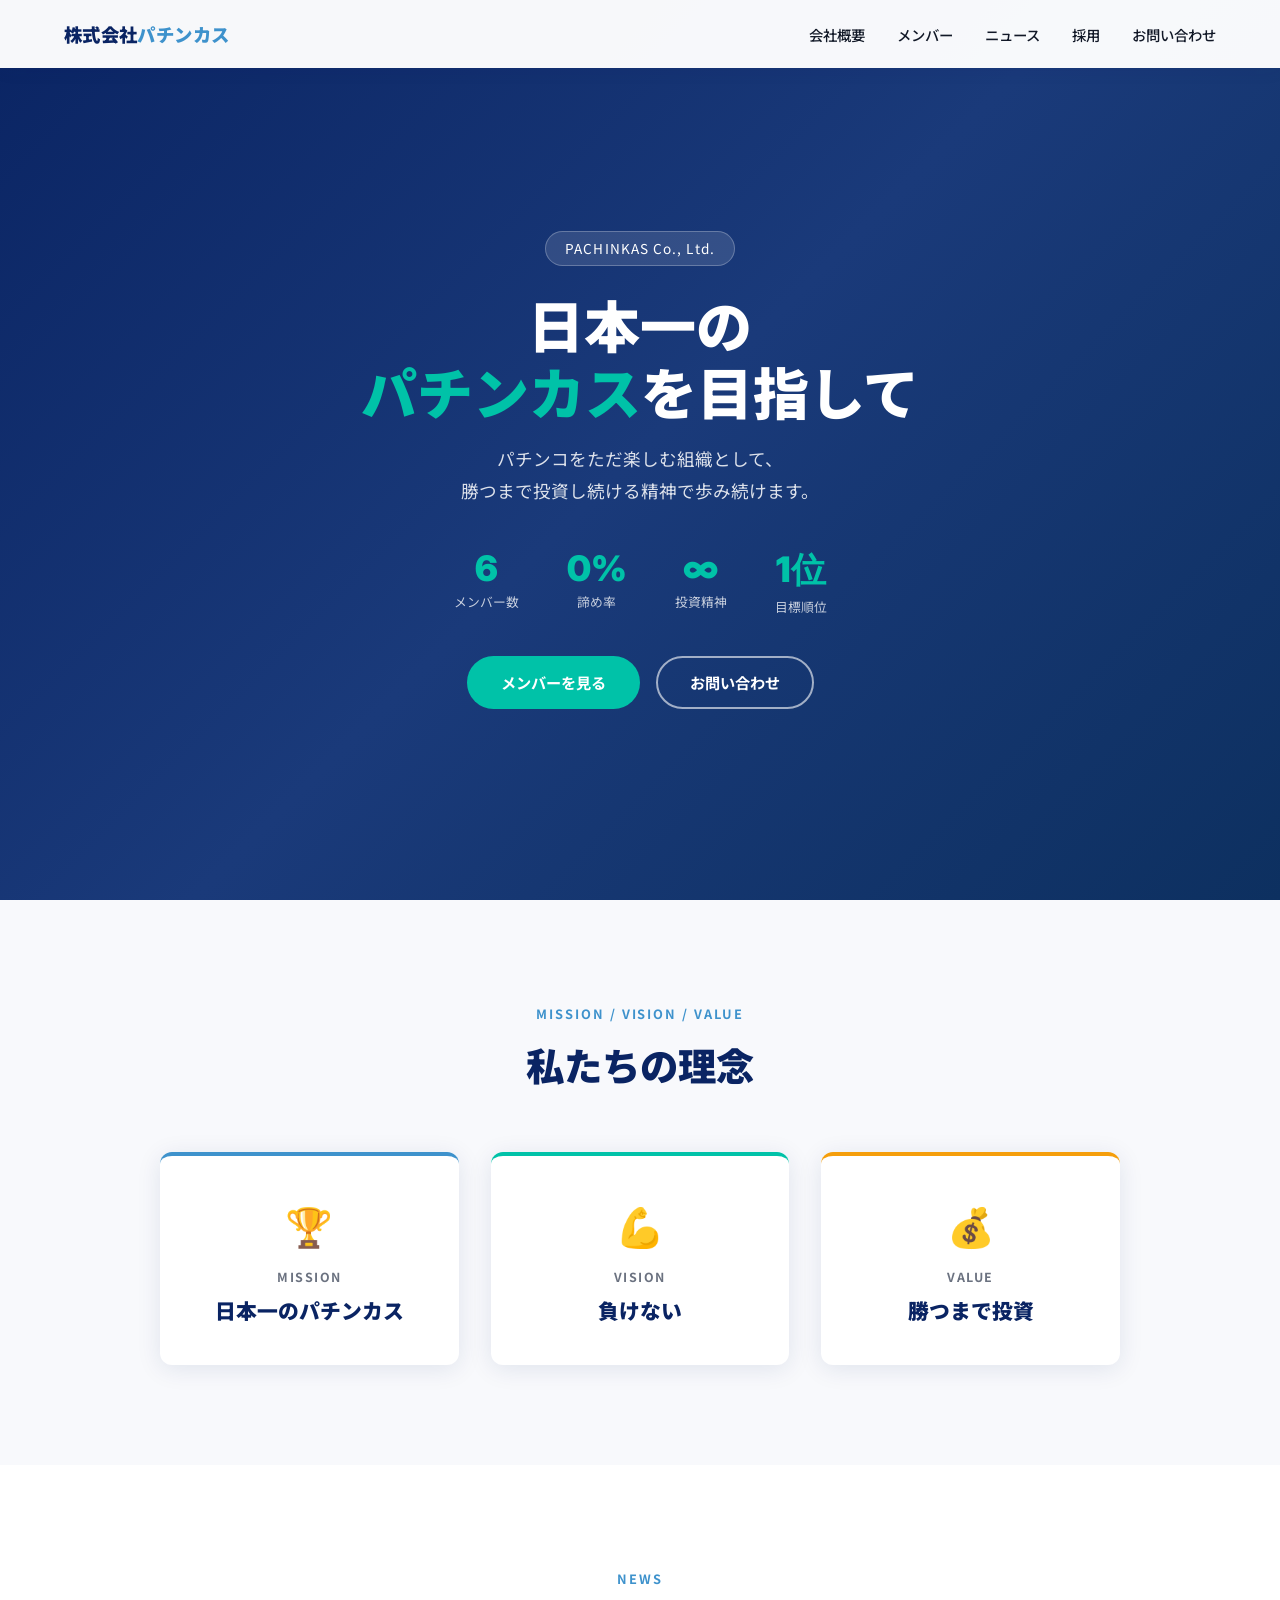
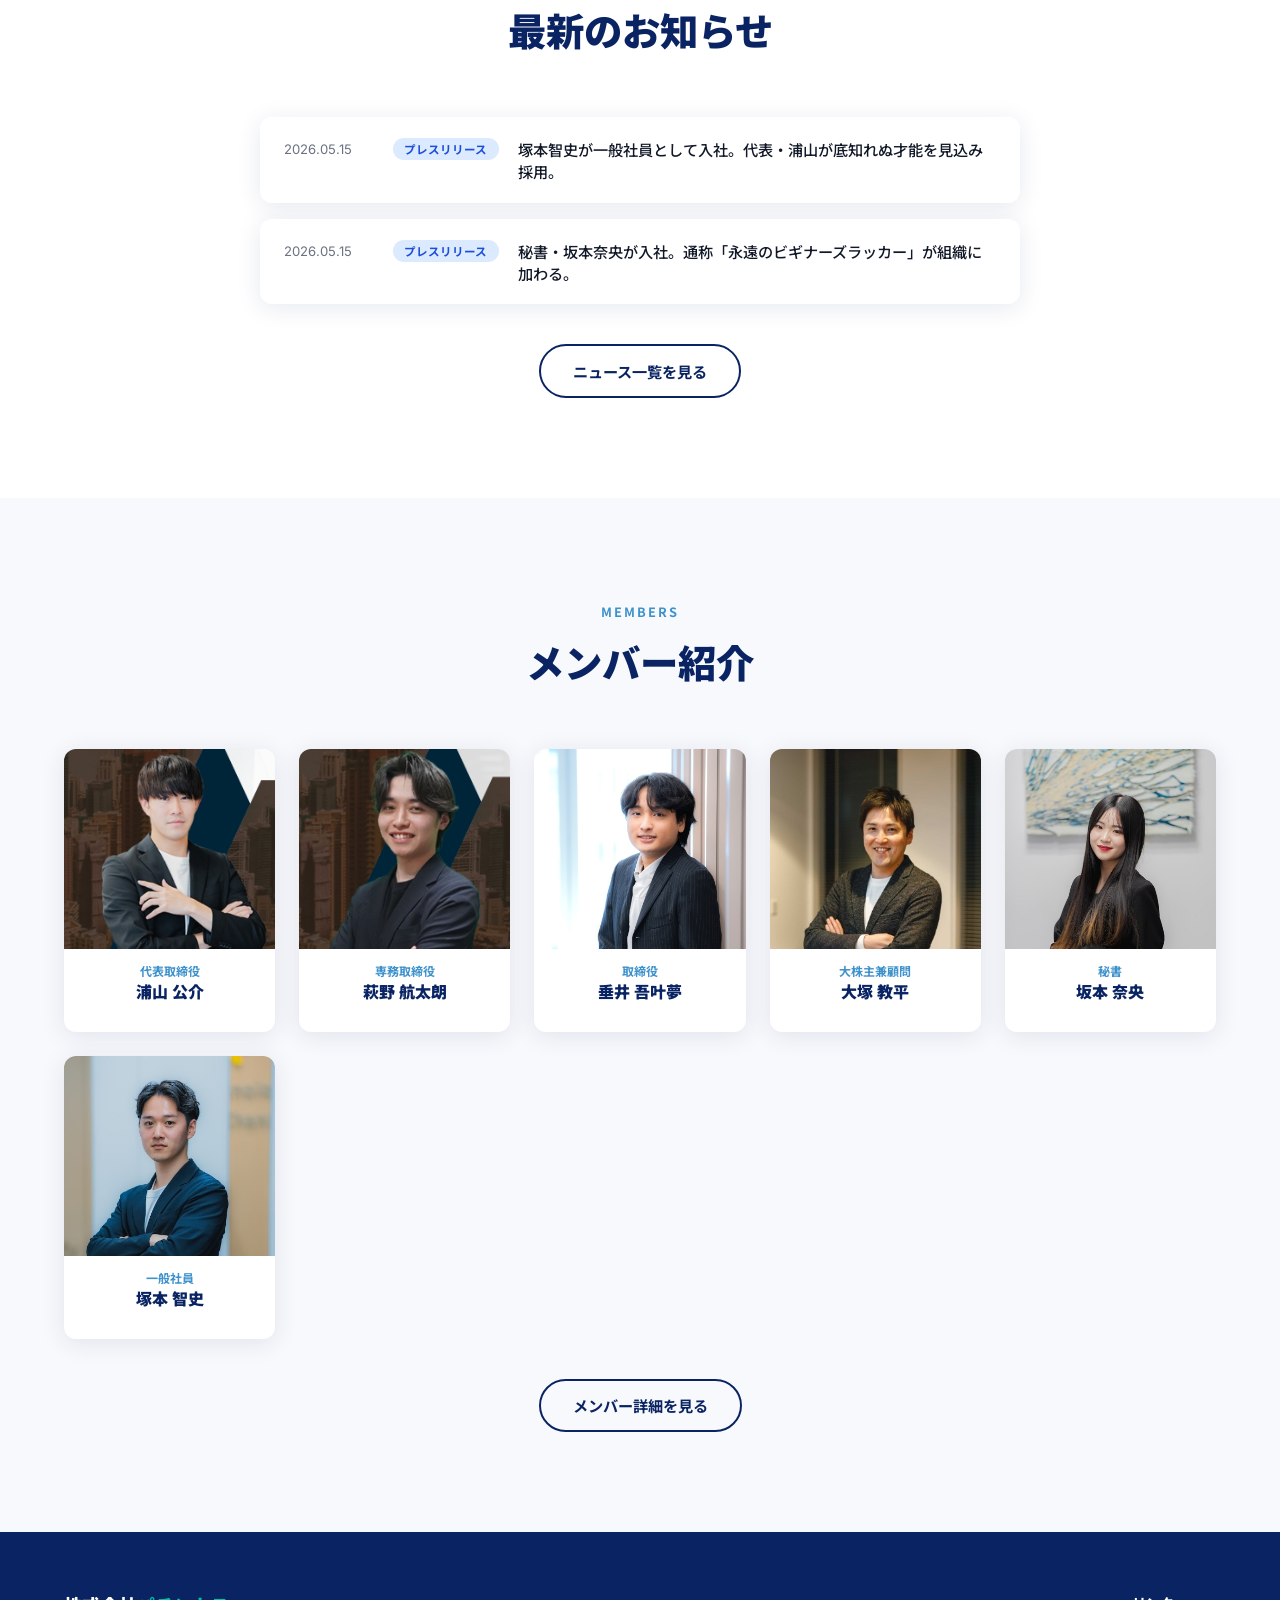
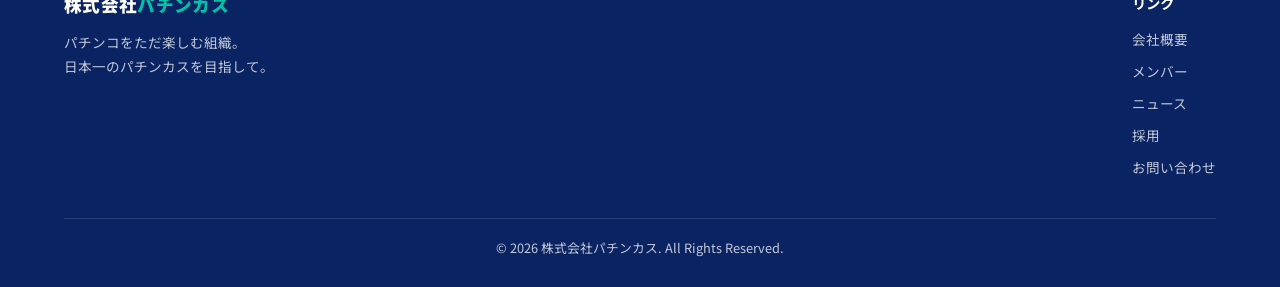
==== commit cf78f792: "Add files via upload" ====
--- a/index.html
+++ b/index.html
@@ -23,16 +23,15 @@
 </header>
 
 <section id="hero" style="
-  min-height: 100vh;
-  display: flex; align-items: center; justify-content: center;
-  background: linear-gradient(135deg, var(--primary) 0%, #1a3a7a 50%, #0d3060 100%);
-  color: #fff; text-align: center; padding: 120px 5vw 80px;">
+  min-height:100vh; display:flex; align-items:center; justify-content:center;
+  background:linear-gradient(135deg,var(--primary) 0%,#1a3a7a 50%,#0d3060 100%);
+  color:#fff; text-align:center; padding:120px 5vw 80px;">
   <div style="max-width:800px;">
-    <div style="display:inline-block; background:rgba(255,255,255,0.12); border:1px solid rgba(255,255,255,0.25); border-radius:50px; padding:0.4rem 1.2rem; font-size:0.85rem; margin-bottom:1.5rem; letter-spacing:0.08em;">🎰 PACHINKAS Co., Ltd.</div>
+    <div style="display:inline-block; background:rgba(255,255,255,0.12); border:1px solid rgba(255,255,255,0.25); border-radius:50px; padding:0.4rem 1.2rem; font-size:0.85rem; margin-bottom:1.5rem; letter-spacing:0.08em;">PACHINKAS Co., Ltd.</div>
     <h1 style="font-size:clamp(2rem,5vw,3.5rem); font-weight:900; line-height:1.2; margin-bottom:1.2rem;">日本一の<br><span style="color:var(--accent2)">パチンカス</span>を目指して</h1>
     <p style="font-size:1.1rem; opacity:0.85; margin-bottom:2.5rem; line-height:1.8;">パチンコをただ楽しむ組織として、<br>勝つまで投資し続ける精神で歩み続けます。</p>
     <div style="display:flex; justify-content:center; gap:3rem; flex-wrap:wrap; margin-bottom:2.5rem;">
-      <div style="text-align:center;"><div style="font-size:2.2rem; font-weight:900; color:var(--accent2); font-family:'Inter',sans-serif;">5</div><div style="font-size:0.8rem; opacity:0.75; margin-top:0.2rem;">メンバー数</div></div>
+      <div style="text-align:center;"><div style="font-size:2.2rem; font-weight:900; color:var(--accent2); font-family:'Inter',sans-serif;">6</div><div style="font-size:0.8rem; opacity:0.75; margin-top:0.2rem;">メンバー数</div></div>
       <div style="text-align:center;"><div style="font-size:2.2rem; font-weight:900; color:var(--accent2); font-family:'Inter',sans-serif;">0%</div><div style="font-size:0.8rem; opacity:0.75; margin-top:0.2rem;">諦め率</div></div>
       <div style="text-align:center;"><div style="font-size:2.2rem; font-weight:900; color:var(--accent2); font-family:'Inter',sans-serif;">∞</div><div style="font-size:0.8rem; opacity:0.75; margin-top:0.2rem;">投資精神</div></div>
       <div style="text-align:center;"><div style="font-size:2.2rem; font-weight:900; color:var(--accent2); font-family:'Inter',sans-serif;">1位</div><div style="font-size:0.8rem; opacity:0.75; margin-top:0.2rem;">目標順位</div></div>
@@ -79,12 +78,12 @@
     <div class="fade-in" style="display:flex; align-items:flex-start; gap:1.2rem; padding:1.3rem 1.5rem; background:#fff; border-radius:var(--radius); box-shadow:var(--shadow);">
       <span style="font-size:0.82rem; color:var(--gray); min-width:90px; font-family:'Inter',sans-serif; padding-top:3px;">2026.05.15</span>
       <span style="font-size:0.72rem; font-weight:700; padding:0.2rem 0.7rem; border-radius:50px; background:#dbeafe; color:#1d4ed8; white-space:nowrap;">プレスリリース</span>
-      <span style="font-size:0.95rem; font-weight:500;">秘書・坂本奈央が入社。通称「永遠のビギナーズラッカー」が組織に加わる。</span>
+      <span style="font-size:0.95rem; font-weight:500;">塚本智史が一般社員として入社。代表・浦山が底知れぬ才能を見込み採用。</span>
     </div>
     <div class="fade-in" style="display:flex; align-items:flex-start; gap:1.2rem; padding:1.3rem 1.5rem; background:#fff; border-radius:var(--radius); box-shadow:var(--shadow); transition-delay:0.05s;">
-      <span style="font-size:0.82rem; color:var(--gray); min-width:90px; font-family:'Inter',sans-serif; padding-top:3px;">2026.05.14</span>
-      <span style="font-size:0.72rem; font-weight:700; padding:0.2rem 0.7rem; border-radius:50px; background:#fef3c7; color:#92400e; white-space:nowrap;">イベント</span>
-      <span style="font-size:0.95rem; font-weight:500;">GW大波乱——倒産危機からの奇跡の生還。専務・萩野の怒涛の捲りで倒産を回避。</span>
+      <span style="font-size:0.82rem; color:var(--gray); min-width:90px; font-family:'Inter',sans-serif; padding-top:3px;">2026.05.15</span>
+      <span style="font-size:0.72rem; font-weight:700; padding:0.2rem 0.7rem; border-radius:50px; background:#dbeafe; color:#1d4ed8; white-space:nowrap;">プレスリリース</span>
+      <span style="font-size:0.95rem; font-weight:500;">秘書・坂本奈央が入社。通称「永遠のビギナーズラッカー」が組織に加わる。</span>
     </div>
   </div>
   <div style="text-align:center; margin-top:2.5rem;">
@@ -98,7 +97,7 @@
     <span class="section-label">Members</span>
     <h2>メンバー紹介</h2>
   </div>
-  <div style="display:grid; grid-template-columns:repeat(auto-fit,minmax(180px,1fr)); gap:1.5rem; max-width:1100px; margin:0 auto;">
+  <div style="display:grid; grid-template-columns:repeat(auto-fit,minmax(180px,1fr)); gap:1.5rem; max-width:1200px; margin:0 auto;">
     <div class="fade-in" style="background:#fff; border-radius:var(--radius); overflow:hidden; box-shadow:var(--shadow); text-align:center; padding-bottom:1rem;">
       <img src="urayama.jpg" alt="浦山公介" style="width:100%; height:200px; object-fit:cover; object-position:top;">
       <div style="padding:0.8rem;"><div style="font-size:0.75rem; color:var(--accent); font-weight:700;">代表取締役</div><div style="font-weight:900; color:var(--primary);">浦山 公介</div></div>
@@ -118,6 +117,10 @@
     <div class="fade-in" style="background:#fff; border-radius:var(--radius); overflow:hidden; box-shadow:var(--shadow); text-align:center; padding-bottom:1rem; transition-delay:0.4s;">
       <img src="sakamoto.jpg" alt="坂本奈央" style="width:100%; height:200px; object-fit:cover; object-position:top;">
       <div style="padding:0.8rem;"><div style="font-size:0.75rem; color:var(--accent); font-weight:700;">秘書</div><div style="font-weight:900; color:var(--primary);">坂本 奈央</div></div>
+    </div>
+    <div class="fade-in" style="background:#fff; border-radius:var(--radius); overflow:hidden; box-shadow:var(--shadow); text-align:center; padding-bottom:1rem; transition-delay:0.5s;">
+      <img src="tsukamoto.jpg" alt="塚本智史" style="width:100%; height:200px; object-fit:cover; object-position:top;">
+      <div style="padding:0.8rem;"><div style="font-size:0.75rem; color:var(--accent); font-weight:700;">一般社員</div><div style="font-weight:900; color:var(--primary);">塚本 智史</div></div>
     </div>
   </div>
   <div style="text-align:center; margin-top:2.5rem;">
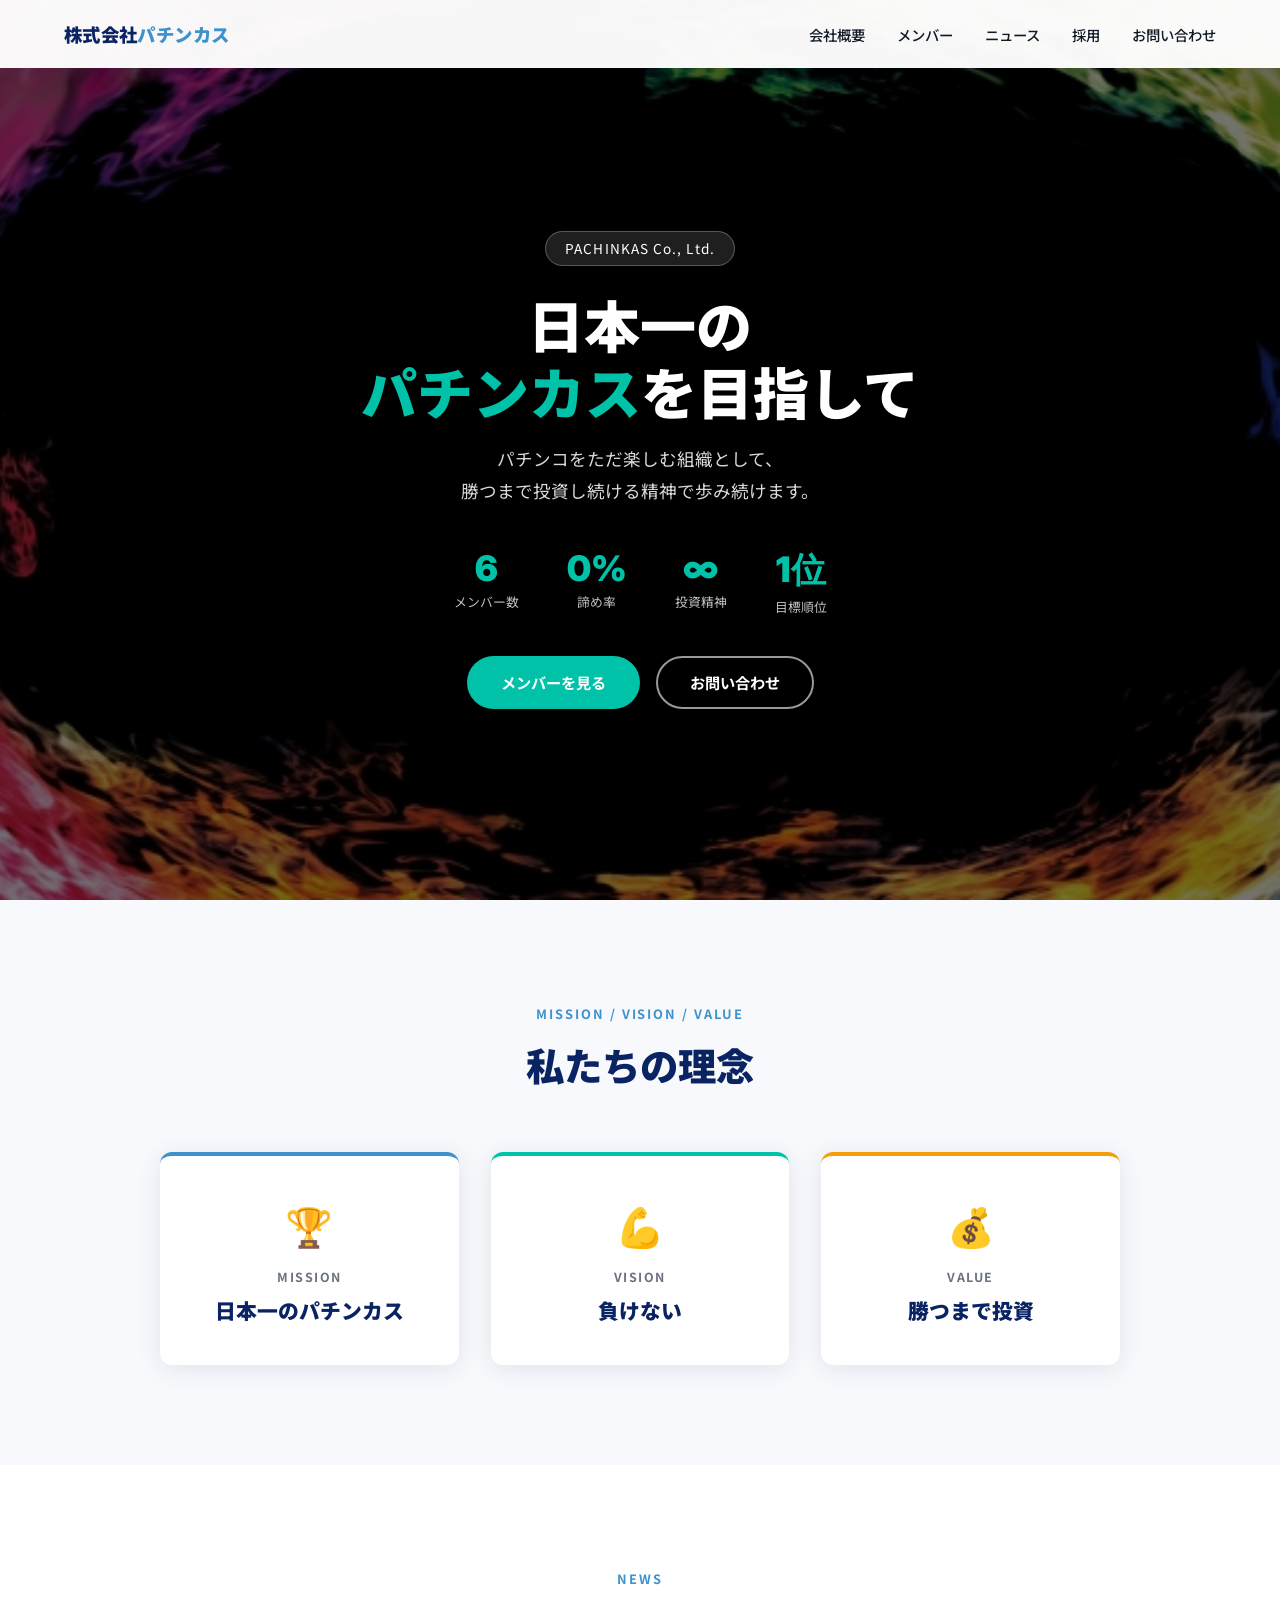
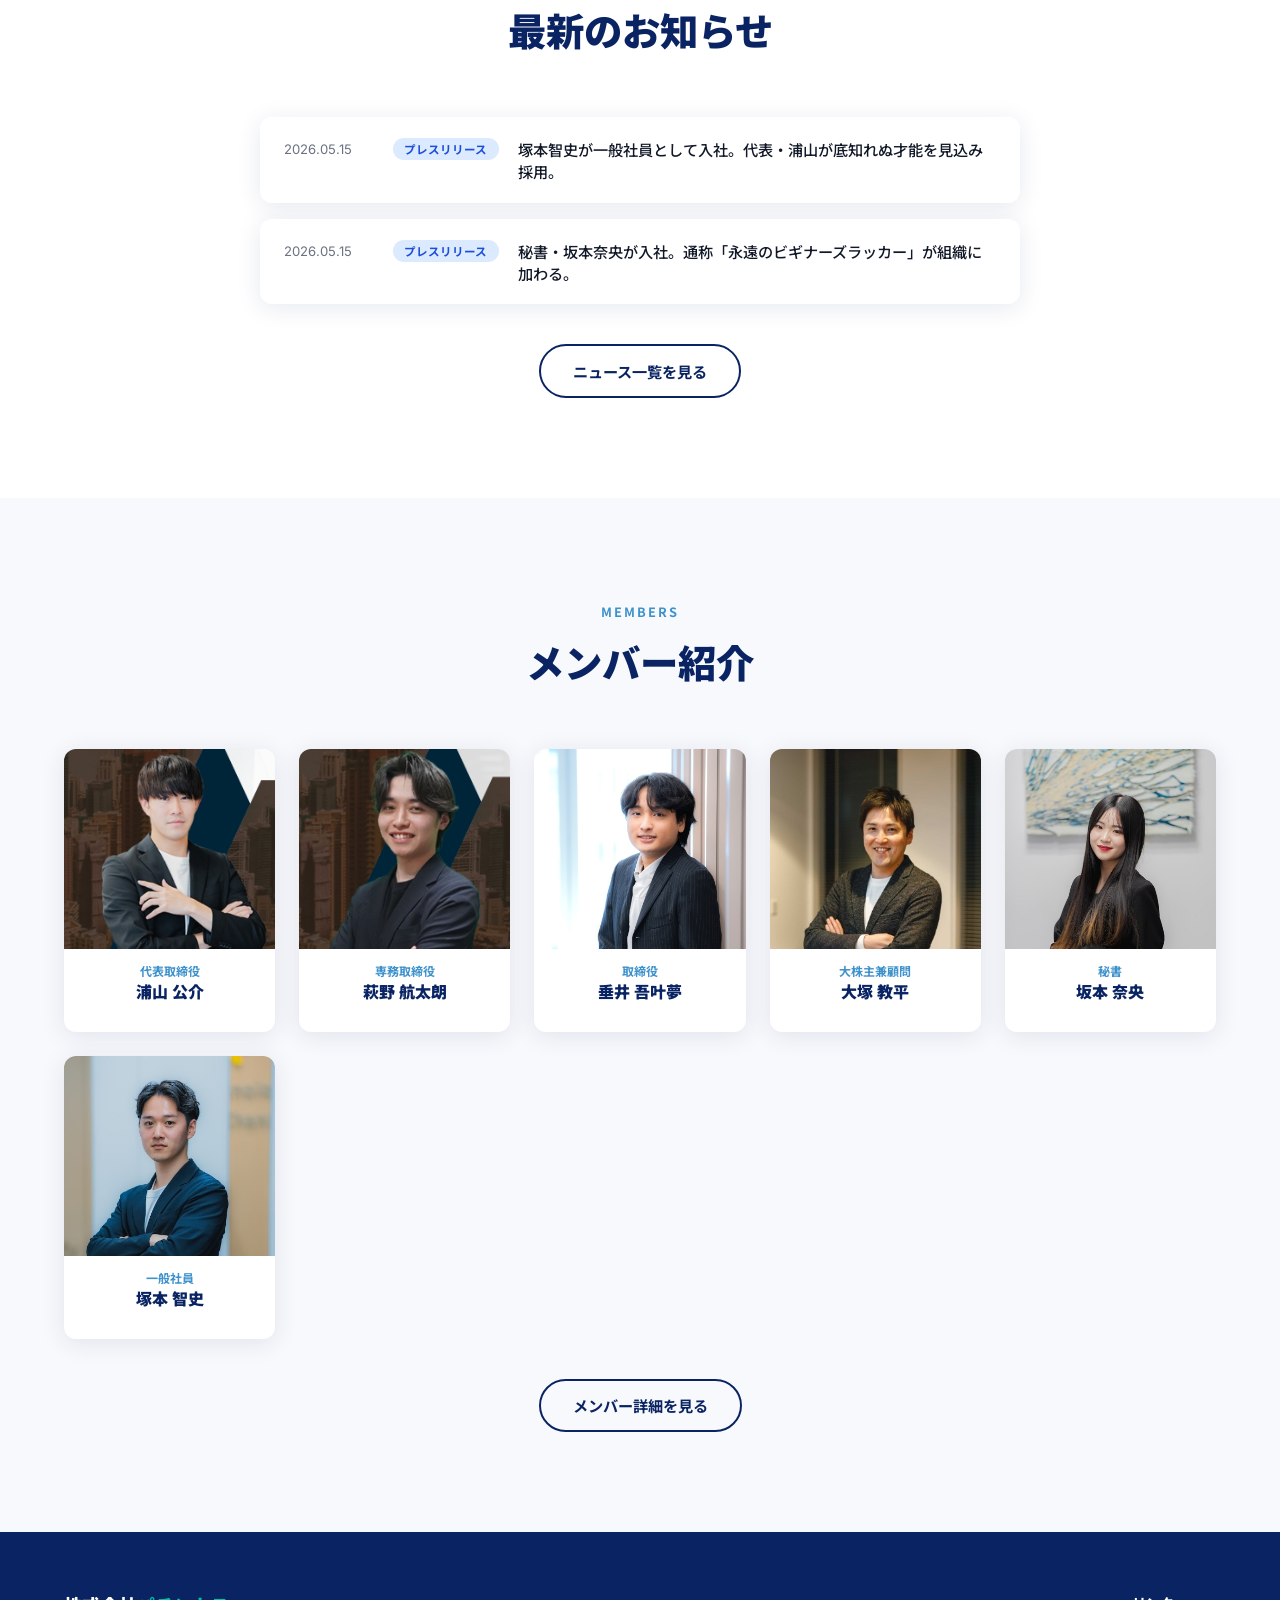
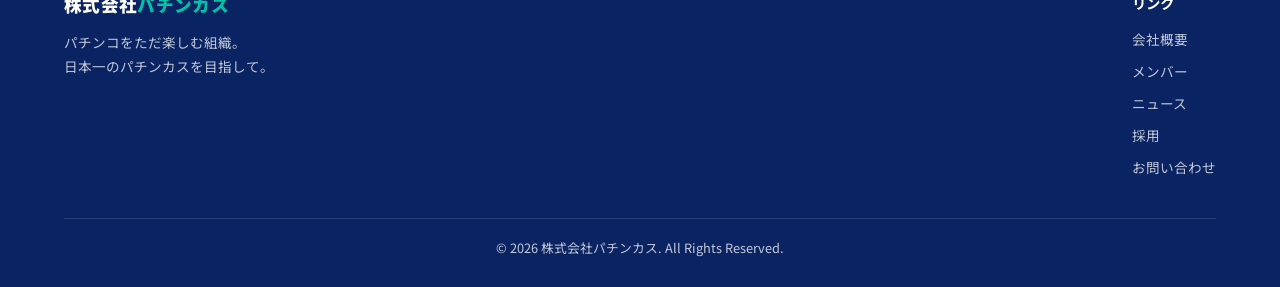
==== commit 4373b973: "Add files via upload" ====
--- a/index.html
+++ b/index.html
@@ -24,9 +24,16 @@
 
 <section id="hero" style="
   min-height:100vh; display:flex; align-items:center; justify-content:center;
-  background:linear-gradient(135deg,var(--primary) 0%,#1a3a7a 50%,#0d3060 100%);
-  color:#fff; text-align:center; padding:120px 5vw 80px;">
-  <div style="max-width:800px;">
+  background-image: url('hero-bg.jpg');
+  background-size: cover;
+  background-position: center;
+  background-repeat: no-repeat;
+  color:#fff; text-align:center; padding:120px 5vw 80px;
+  position: relative;">
+  <div style="
+    position:absolute; inset:0;
+    background:rgba(0,0,0,0.55);"></div>
+  <div style="position:relative; z-index:1; max-width:800px;">
     <div style="display:inline-block; background:rgba(255,255,255,0.12); border:1px solid rgba(255,255,255,0.25); border-radius:50px; padding:0.4rem 1.2rem; font-size:0.85rem; margin-bottom:1.5rem; letter-spacing:0.08em;">PACHINKAS Co., Ltd.</div>
     <h1 style="font-size:clamp(2rem,5vw,3.5rem); font-weight:900; line-height:1.2; margin-bottom:1.2rem;">日本一の<br><span style="color:var(--accent2)">パチンカス</span>を目指して</h1>
     <p style="font-size:1.1rem; opacity:0.85; margin-bottom:2.5rem; line-height:1.8;">パチンコをただ楽しむ組織として、<br>勝つまで投資し続ける精神で歩み続けます。</p>
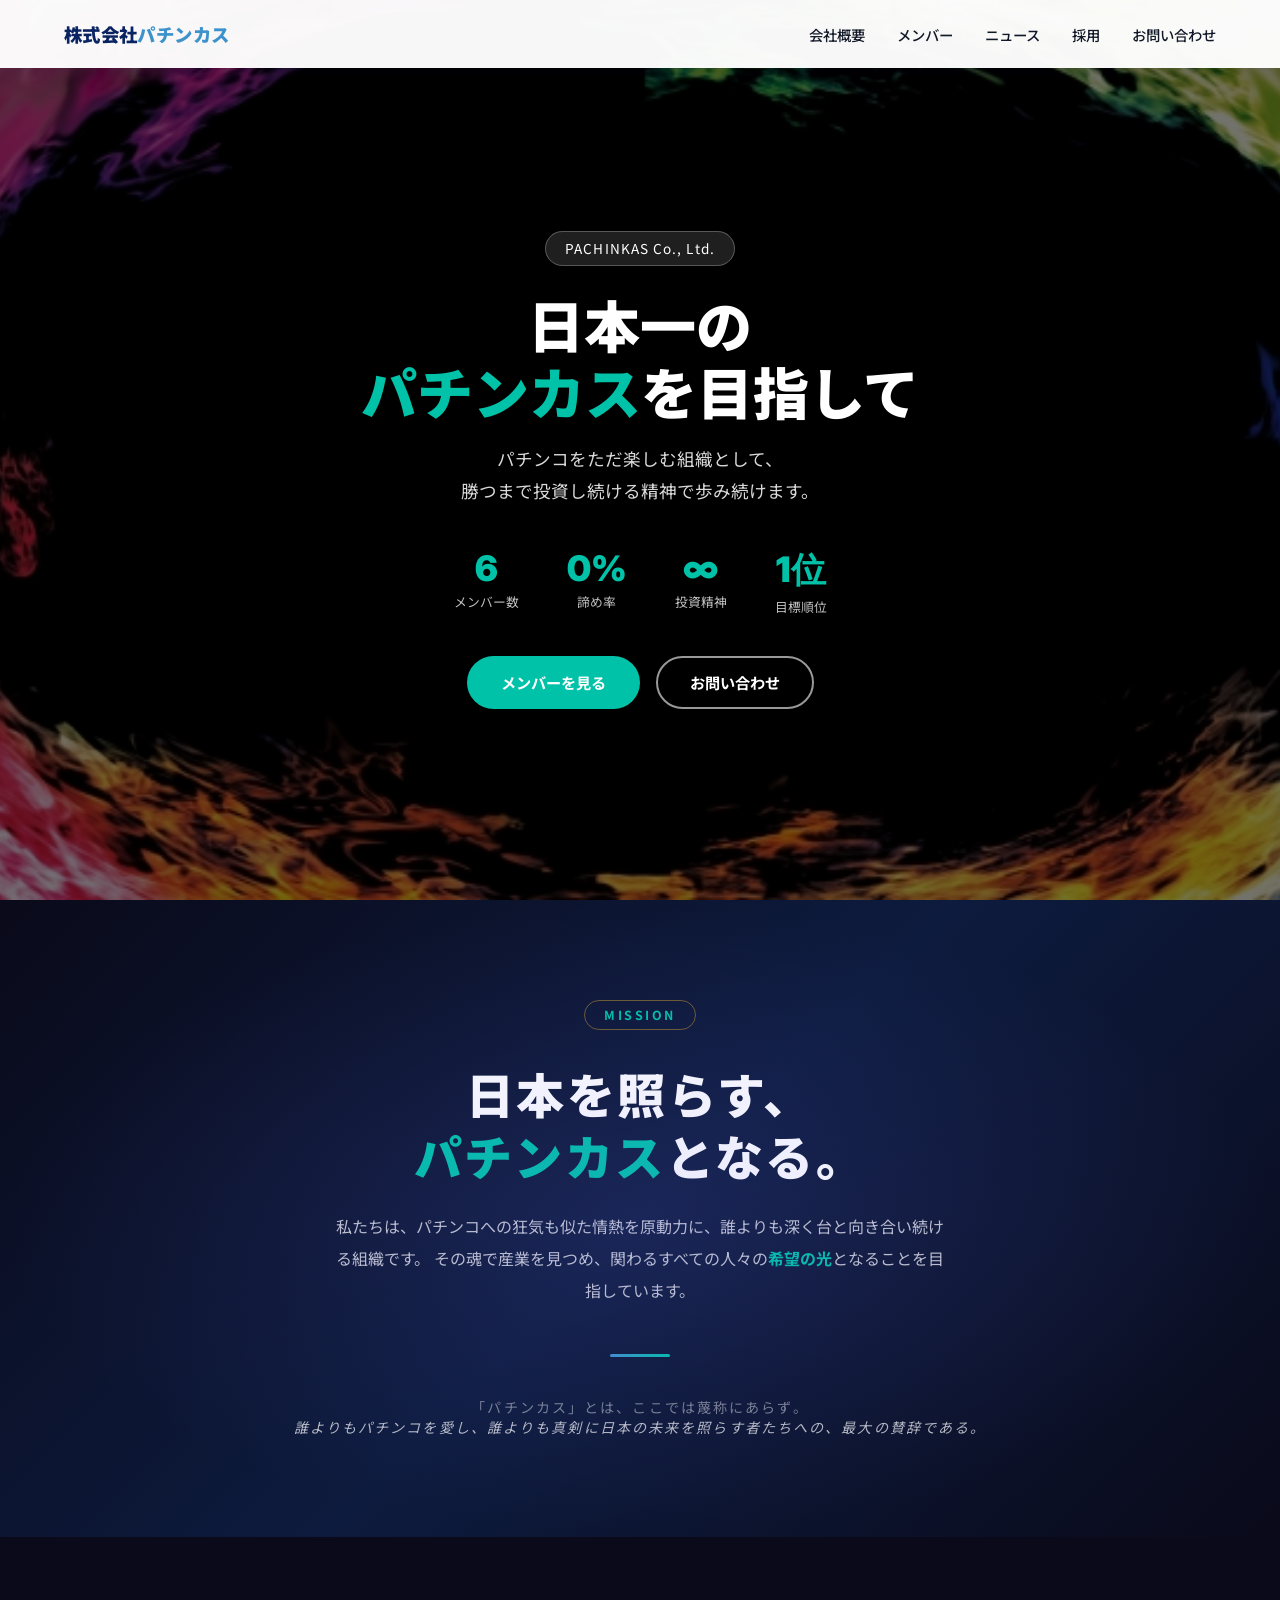
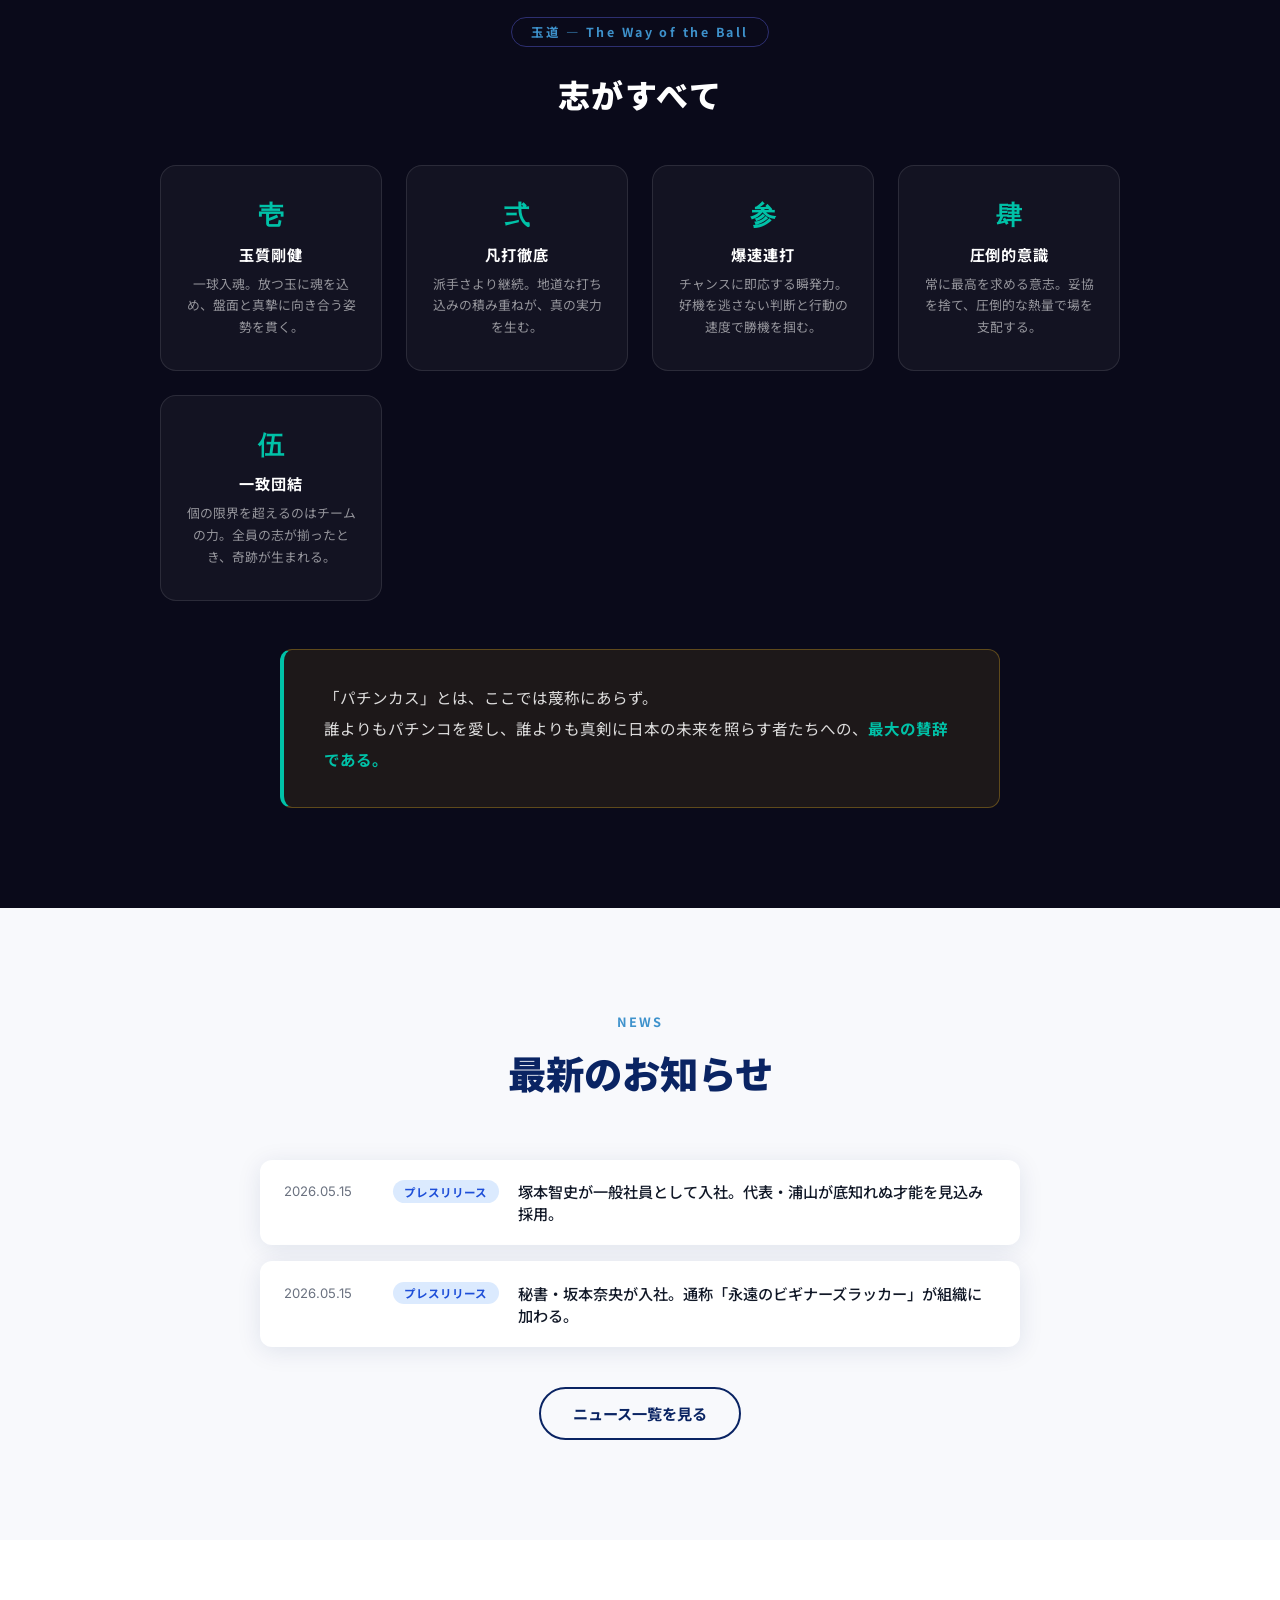
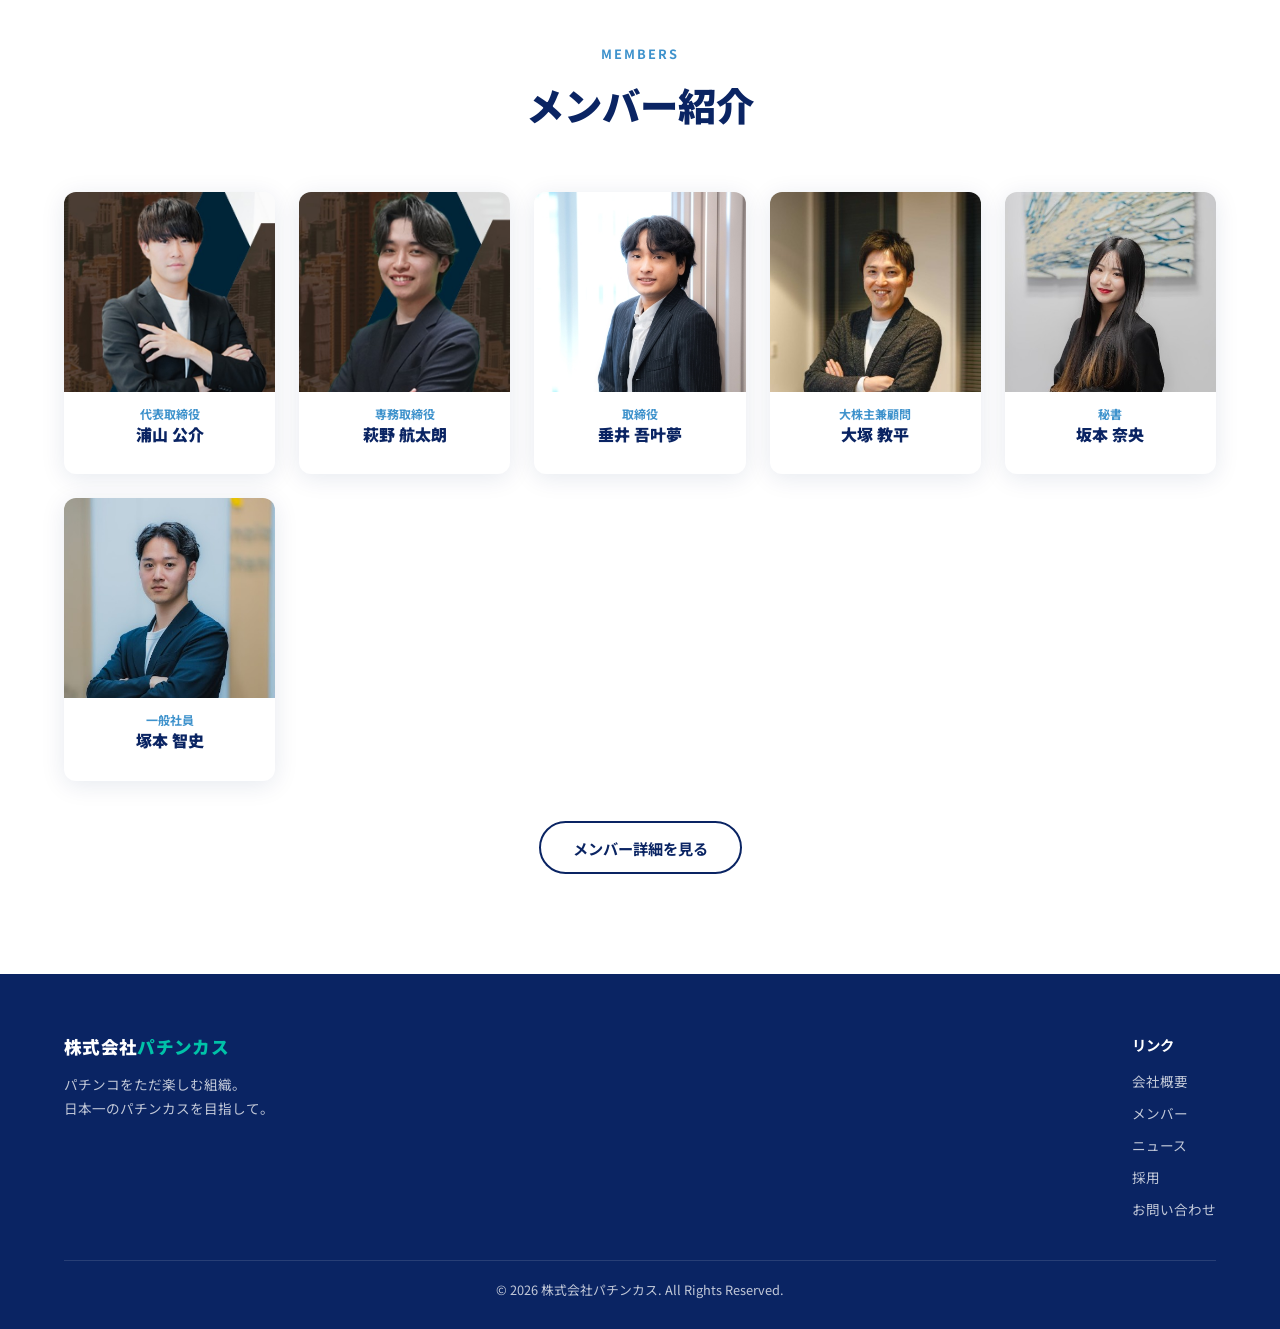
==== commit 0e1733a8: "Add files via upload" ====
--- a/index.html
+++ b/index.html
@@ -5,6 +5,141 @@
   <meta name="viewport" content="width=device-width, initial-scale=1.0">
   <title>株式会社パチンカス | 日本一のパチンカス</title>
   <link rel="stylesheet" href="common.css">
+  <style>
+    /* ===== 使命セクション ===== */
+    #mission {
+      background: linear-gradient(135deg, #0a0a1a 0%, #0d1b3e 50%, #0a0a1a 100%);
+      color: #fff;
+      padding: 100px 5vw;
+      text-align: center;
+      position: relative;
+      overflow: hidden;
+    }
+    #mission::before {
+      content: '';
+      position: absolute;
+      inset: 0;
+      background: radial-gradient(ellipse at center, rgba(99,102,241,0.15) 0%, transparent 70%);
+      pointer-events: none;
+    }
+    .mission-label {
+      display: inline-block;
+      font-size: 0.78rem;
+      font-weight: 700;
+      letter-spacing: 0.2em;
+      text-transform: uppercase;
+      color: var(--accent2);
+      border: 1px solid rgba(251,191,36,0.4);
+      padding: 0.3rem 1.2rem;
+      border-radius: 50px;
+      margin-bottom: 2rem;
+    }
+    .mission-title {
+      font-size: clamp(1.8rem, 4vw, 3rem);
+      font-weight: 900;
+      line-height: 1.3;
+      margin-bottom: 1.5rem;
+      letter-spacing: 0.05em;
+    }
+    .mission-title span {
+      color: var(--accent2);
+    }
+    .mission-sub {
+      font-size: 1rem;
+      line-height: 2;
+      color: rgba(255,255,255,0.75);
+      max-width: 620px;
+      margin: 0 auto 3rem;
+    }
+    .mission-divider {
+      width: 60px;
+      height: 3px;
+      background: linear-gradient(90deg, var(--accent), var(--accent2));
+      margin: 2.5rem auto;
+      border-radius: 2px;
+    }
+
+    /* ===== 玉道セクション ===== */
+    #tamado {
+      background: #0a0a1a;
+      color: #fff;
+      padding: 80px 5vw 100px;
+      text-align: center;
+      position: relative;
+    }
+    .tamado-label {
+      display: inline-block;
+      font-size: 0.78rem;
+      font-weight: 700;
+      letter-spacing: 0.2em;
+      color: var(--accent);
+      border: 1px solid rgba(99,102,241,0.4);
+      padding: 0.3rem 1.2rem;
+      border-radius: 50px;
+      margin-bottom: 1.5rem;
+    }
+    .tamado-heading {
+      font-size: clamp(1.4rem, 3vw, 2rem);
+      font-weight: 900;
+      margin-bottom: 3rem;
+      letter-spacing: 0.05em;
+    }
+    .tamado-grid {
+      display: grid;
+      grid-template-columns: repeat(auto-fit, minmax(180px, 1fr));
+      gap: 1.5rem;
+      max-width: 960px;
+      margin: 0 auto 3rem;
+    }
+    .tamado-card {
+      background: rgba(255,255,255,0.04);
+      border: 1px solid rgba(255,255,255,0.1);
+      border-radius: 16px;
+      padding: 2rem 1.5rem;
+      transition: background 0.3s, transform 0.3s;
+    }
+    .tamado-card:hover {
+      background: rgba(99,102,241,0.15);
+      transform: translateY(-6px);
+    }
+    .tamado-num {
+      font-size: 1.6rem;
+      font-weight: 900;
+      color: var(--accent2);
+      margin-bottom: 0.6rem;
+      font-family: 'Inter', sans-serif;
+    }
+    .tamado-card h4 {
+      font-size: 0.95rem;
+      font-weight: 700;
+      color: #fff;
+      margin-bottom: 0.5rem;
+      letter-spacing: 0.05em;
+    }
+    .tamado-card p {
+      font-size: 0.8rem;
+      color: rgba(255,255,255,0.55);
+      line-height: 1.7;
+    }
+    .tamado-quote {
+      max-width: 720px;
+      margin: 0 auto;
+      background: rgba(251,191,36,0.08);
+      border: 1px solid rgba(251,191,36,0.3);
+      border-left: 4px solid var(--accent2);
+      border-radius: 12px;
+      padding: 2rem 2.5rem;
+      text-align: left;
+    }
+    .tamado-quote p {
+      font-size: 0.97rem;
+      line-height: 2;
+      color: rgba(255,255,255,0.85);
+    }
+    .tamado-quote strong {
+      color: var(--accent2);
+    }
+  </style>
 </head>
 <body>
 
@@ -22,6 +157,7 @@
   </nav>
 </header>
 
+<!-- HERO -->
 <section id="hero" style="
   min-height:100vh; display:flex; align-items:center; justify-content:center;
   background-image: url('hero-bg.jpg');
@@ -30,9 +166,7 @@
   background-repeat: no-repeat;
   color:#fff; text-align:center; padding:120px 5vw 80px;
   position: relative;">
-  <div style="
-    position:absolute; inset:0;
-    background:rgba(0,0,0,0.55);"></div>
+  <div style="position:absolute; inset:0; background:rgba(0,0,0,0.55);"></div>
   <div style="position:relative; z-index:1; max-width:800px;">
     <div style="display:inline-block; background:rgba(255,255,255,0.12); border:1px solid rgba(255,255,255,0.25); border-radius:50px; padding:0.4rem 1.2rem; font-size:0.85rem; margin-bottom:1.5rem; letter-spacing:0.08em;">PACHINKAS Co., Ltd.</div>
     <h1 style="font-size:clamp(2rem,5vw,3.5rem); font-weight:900; line-height:1.2; margin-bottom:1.2rem;">日本一の<br><span style="color:var(--accent2)">パチンカス</span>を目指して</h1>
@@ -50,28 +184,57 @@
   </div>
 </section>
 
-<!-- MVV -->
-<section>
-  <div class="section-header fade-in">
-    <span class="section-label">Mission / Vision / Value</span>
-    <h2>私たちの理念</h2>
-  </div>
-  <div style="display:grid; grid-template-columns:repeat(auto-fit,minmax(240px,1fr)); gap:2rem; max-width:960px; margin:0 auto;">
-    <div class="fade-in" style="background:#fff; border-radius:var(--radius); padding:2.5rem 2rem; box-shadow:var(--shadow); text-align:center; border-top:4px solid var(--accent);">
-      <div style="font-size:2.4rem; margin-bottom:1rem;">🏆</div>
-      <div style="font-size:0.78rem; font-weight:700; letter-spacing:0.12em; text-transform:uppercase; color:var(--gray); margin-bottom:0.6rem;">Mission</div>
-      <h3 style="font-size:1.3rem; font-weight:900; color:var(--primary);">日本一のパチンカス</h3>
-    </div>
-    <div class="fade-in" style="background:#fff; border-radius:var(--radius); padding:2.5rem 2rem; box-shadow:var(--shadow); text-align:center; border-top:4px solid var(--accent2); transition-delay:0.1s;">
-      <div style="font-size:2.4rem; margin-bottom:1rem;">💪</div>
-      <div style="font-size:0.78rem; font-weight:700; letter-spacing:0.12em; text-transform:uppercase; color:var(--gray); margin-bottom:0.6rem;">Vision</div>
-      <h3 style="font-size:1.3rem; font-weight:900; color:var(--primary);">負けない</h3>
-    </div>
-    <div class="fade-in" style="background:#fff; border-radius:var(--radius); padding:2.5rem 2rem; box-shadow:var(--shadow); text-align:center; border-top:4px solid #f59e0b; transition-delay:0.2s;">
-      <div style="font-size:2.4rem; margin-bottom:1rem;">💰</div>
-      <div style="font-size:0.78rem; font-weight:700; letter-spacing:0.12em; text-transform:uppercase; color:var(--gray); margin-bottom:0.6rem;">Value</div>
-      <h3 style="font-size:1.3rem; font-weight:900; color:var(--primary);">勝つまで投資</h3>
-    </div>
+<!-- 使命 -->
+<section id="mission">
+  <div class="mission-label fade-in">Mission</div>
+  <h2 class="mission-title fade-in">日本を照らす、<br><span>パチンカス</span>となる。</h2>
+  <p class="mission-sub fade-in">
+    私たちは、パチンコへの狂気も似た情熱を原動力に、誰よりも深く台と向き合い続ける組織です。
+    その魂で産業を見つめ、関わるすべての人々の<strong style="color:var(--accent2)">希望の光</strong>となることを目指しています。
+  </p>
+  <div class="mission-divider fade-in"></div>
+  <p class="fade-in" style="font-size:0.88rem; color:rgba(255,255,255,0.45); letter-spacing:0.15em; text-transform:uppercase;">
+    「パチンカス」とは、ここでは蔑称にあらず。<br>
+    <span style="color:rgba(255,255,255,0.7); font-style:italic;">誰よりもパチンコを愛し、誰よりも真剣に日本の未来を照らす者たちへの、最大の賛辞である。</span>
+  </p>
+</section>
+
+<!-- 玉道 -->
+<section id="tamado">
+  <div class="tamado-label fade-in">玉道 — The Way of the Ball</div>
+  <h2 class="tamado-heading fade-in">志がすべて</h2>
+  <div class="tamado-grid">
+    <div class="tamado-card fade-in">
+      <div class="tamado-num">壱</div>
+      <h4>玉質剛健</h4>
+      <p>一球入魂。放つ玉に魂を込め、盤面と真摯に向き合う姿勢を貫く。</p>
+    </div>
+    <div class="tamado-card fade-in" style="transition-delay:0.08s;">
+      <div class="tamado-num">弍</div>
+      <h4>凡打徹底</h4>
+      <p>派手さより継続。地道な打ち込みの積み重ねが、真の実力を生む。</p>
+    </div>
+    <div class="tamado-card fade-in" style="transition-delay:0.16s;">
+      <div class="tamado-num">参</div>
+      <h4>爆速連打</h4>
+      <p>チャンスに即応する瞬発力。好機を逃さない判断と行動の速度で勝機を掴む。</p>
+    </div>
+    <div class="tamado-card fade-in" style="transition-delay:0.24s;">
+      <div class="tamado-num">肆</div>
+      <h4>圧倒的意識</h4>
+      <p>常に最高を求める意志。妥協を捨て、圧倒的な熱量で場を支配する。</p>
+    </div>
+    <div class="tamado-card fade-in" style="transition-delay:0.32s;">
+      <div class="tamado-num">伍</div>
+      <h4>一致団結</h4>
+      <p>個の限界を超えるのはチームの力。全員の志が揃ったとき、奇跡が生まれる。</p>
+    </div>
+  </div>
+  <div class="tamado-quote fade-in">
+    <p>
+      「パチンカス」とは、ここでは蔑称にあらず。<br>
+      誰よりもパチンコを愛し、誰よりも真剣に日本の未来を照らす者たちへの、<strong>最大の賛辞である。</strong>
+    </p>
   </div>
 </section>
 
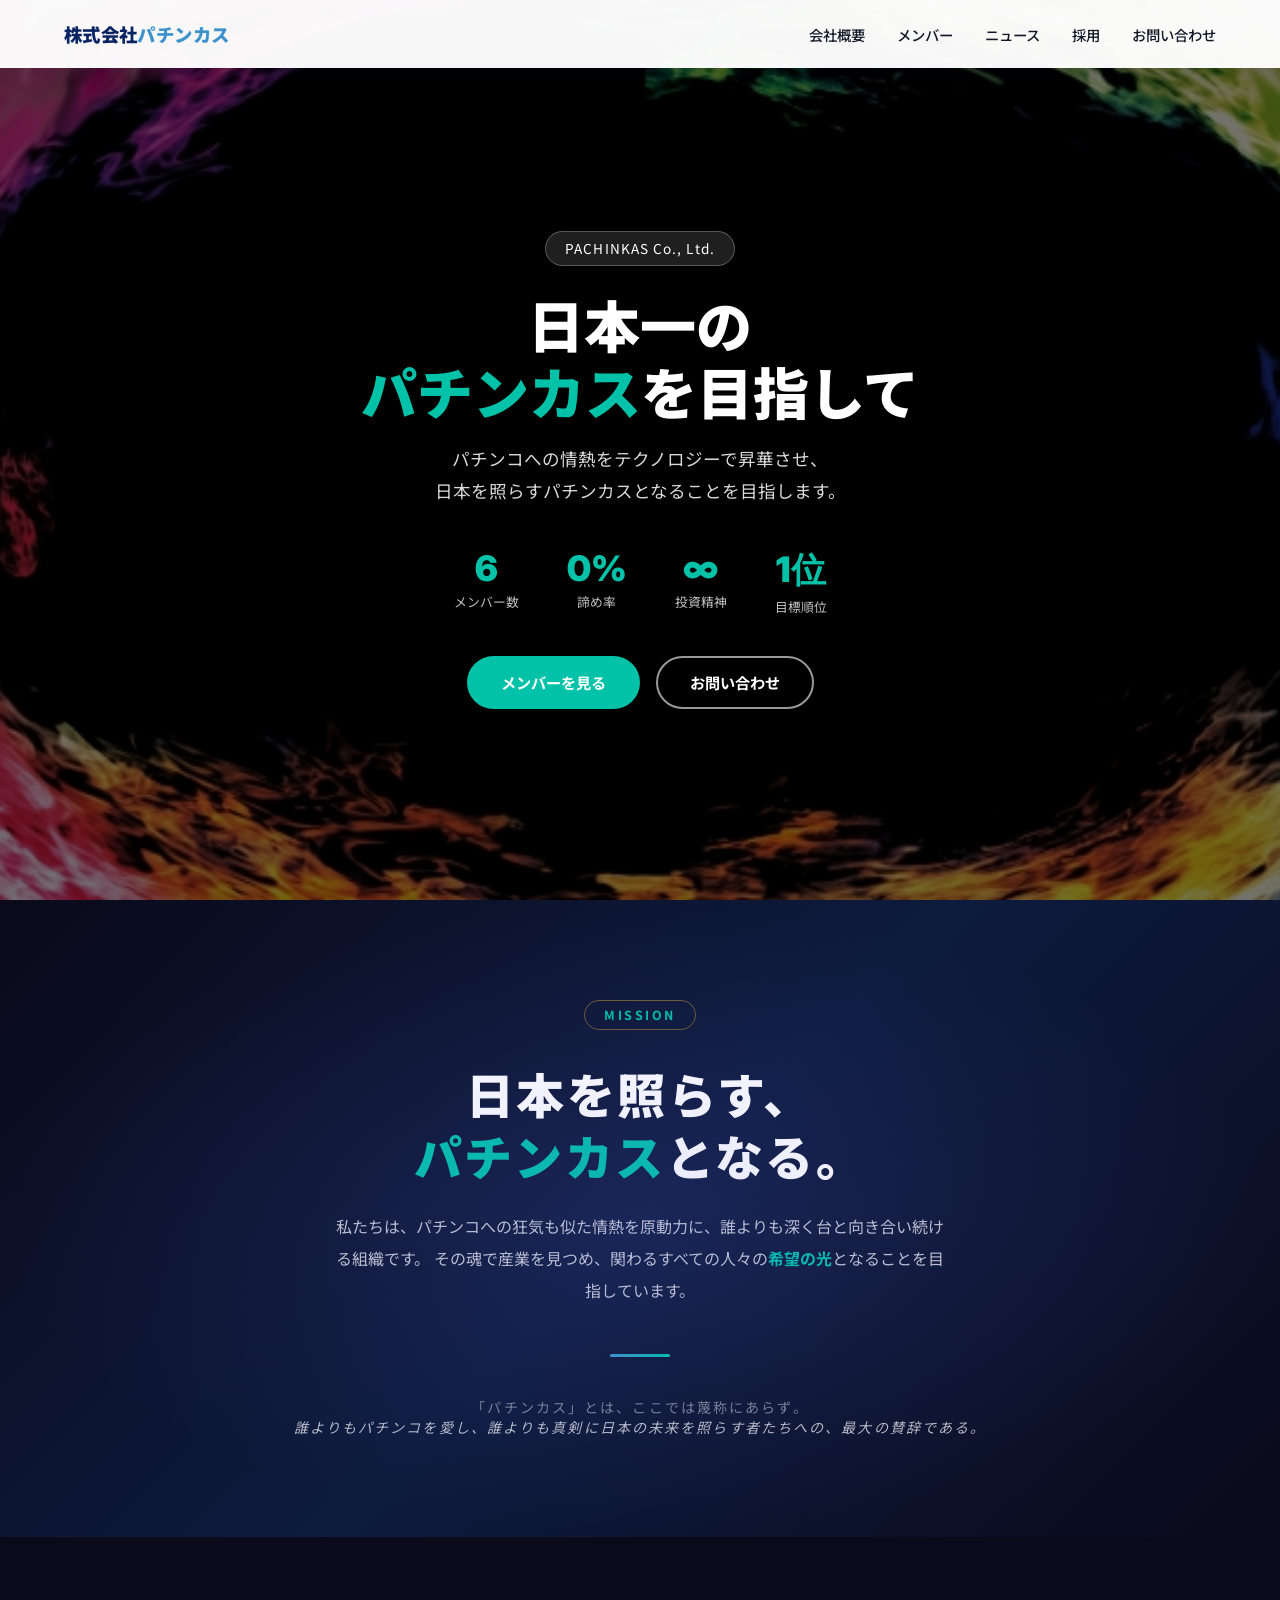
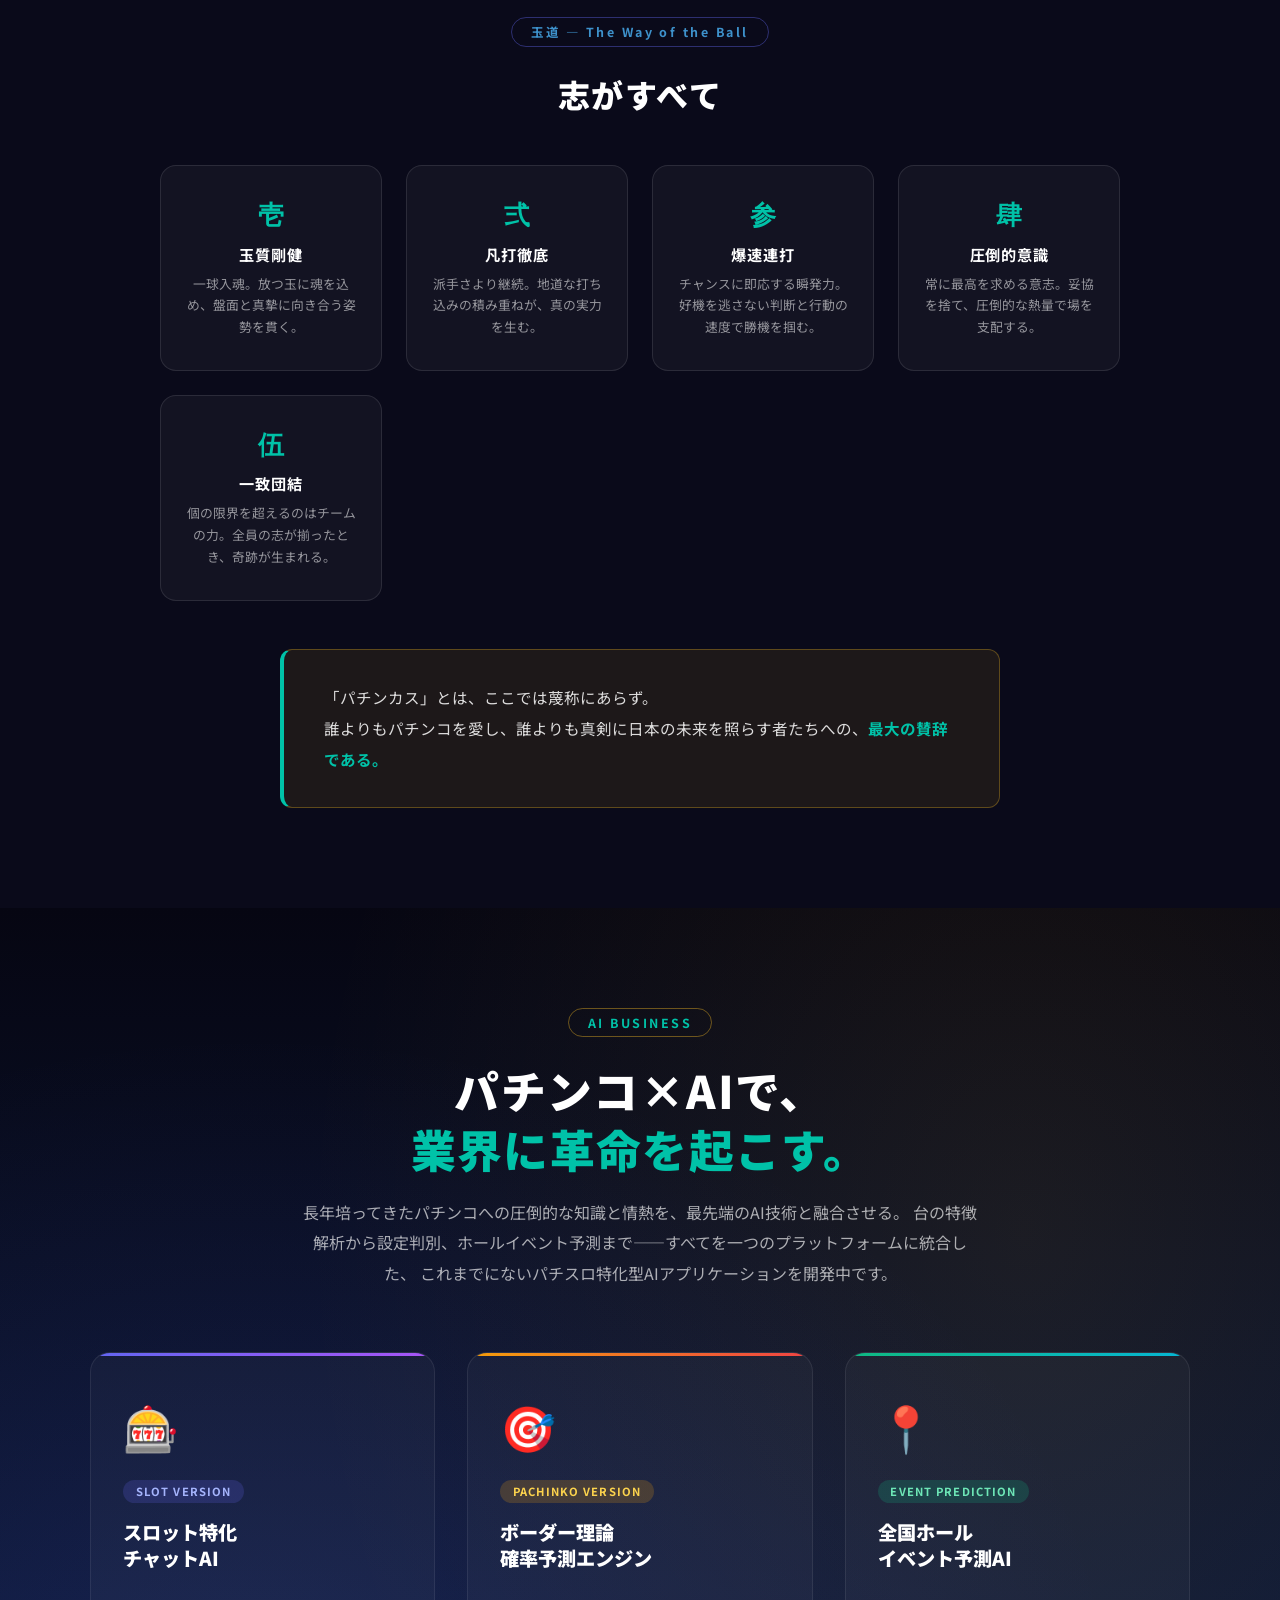
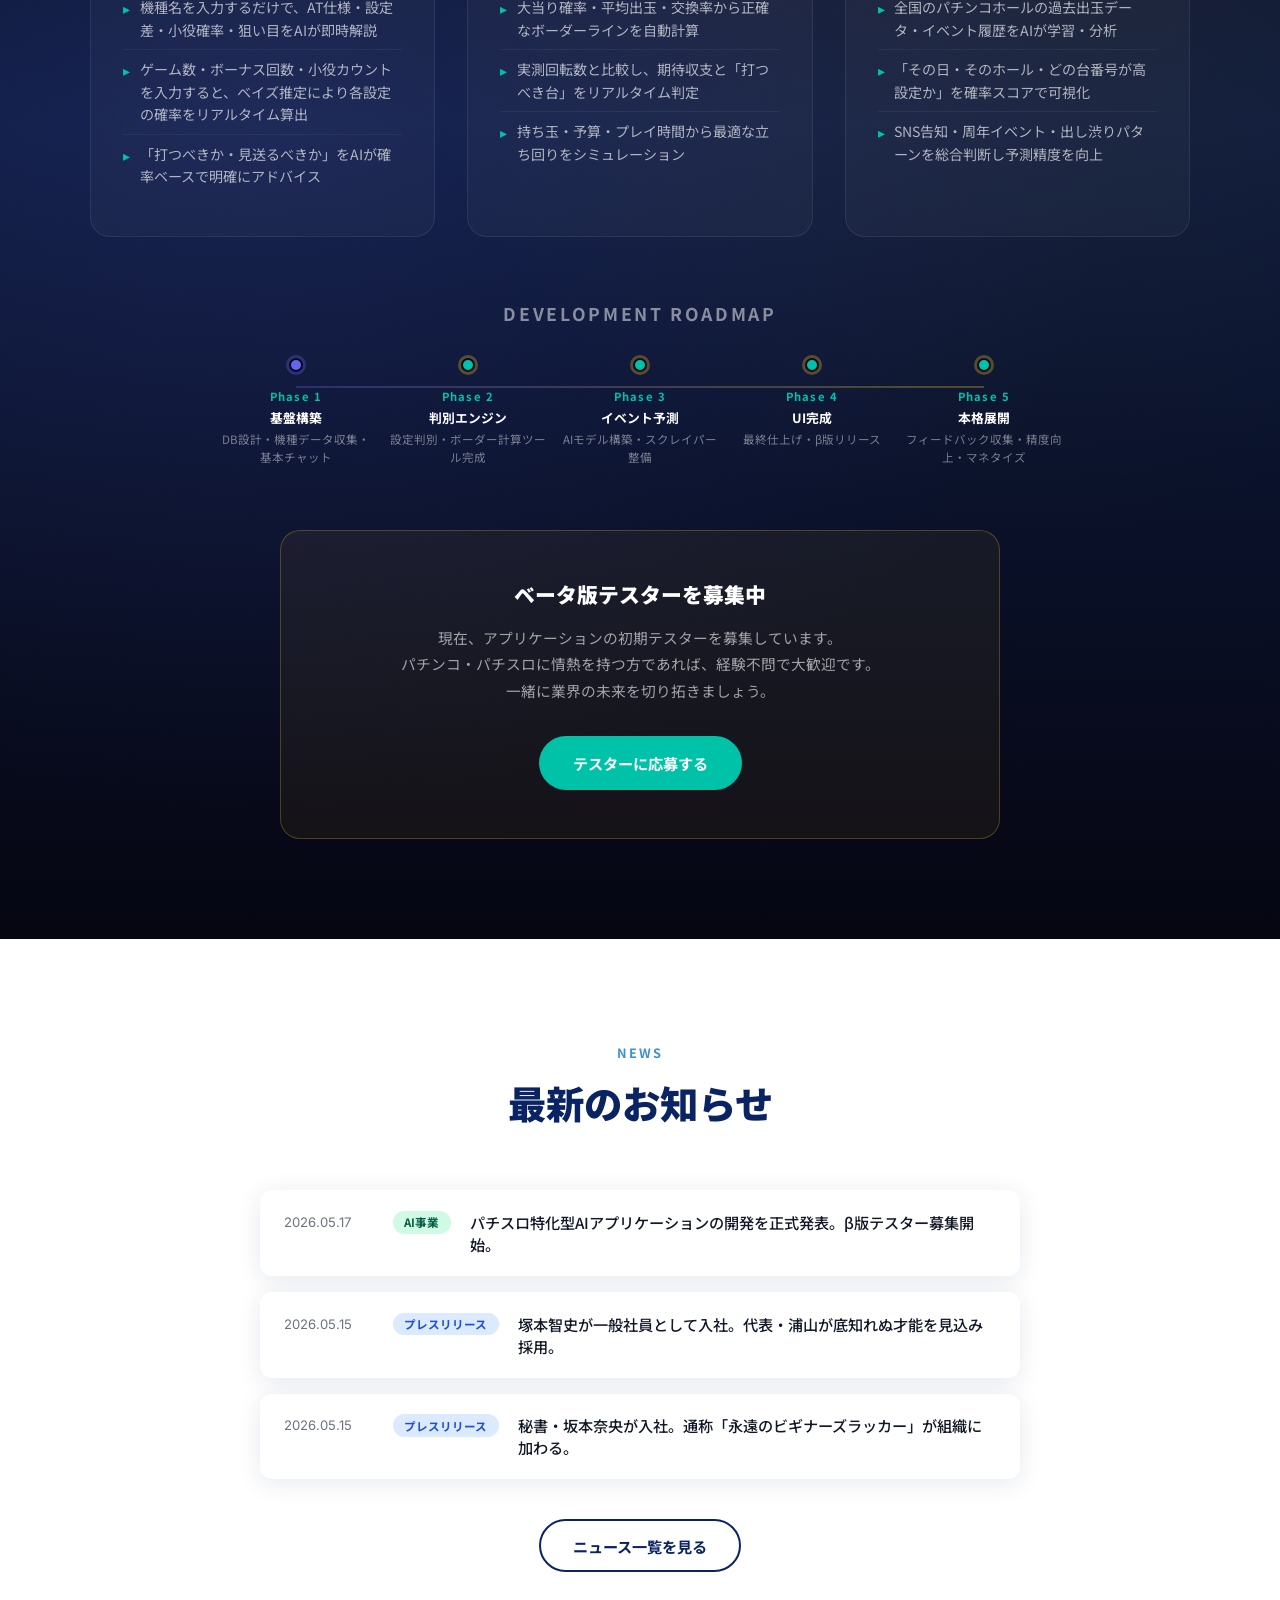
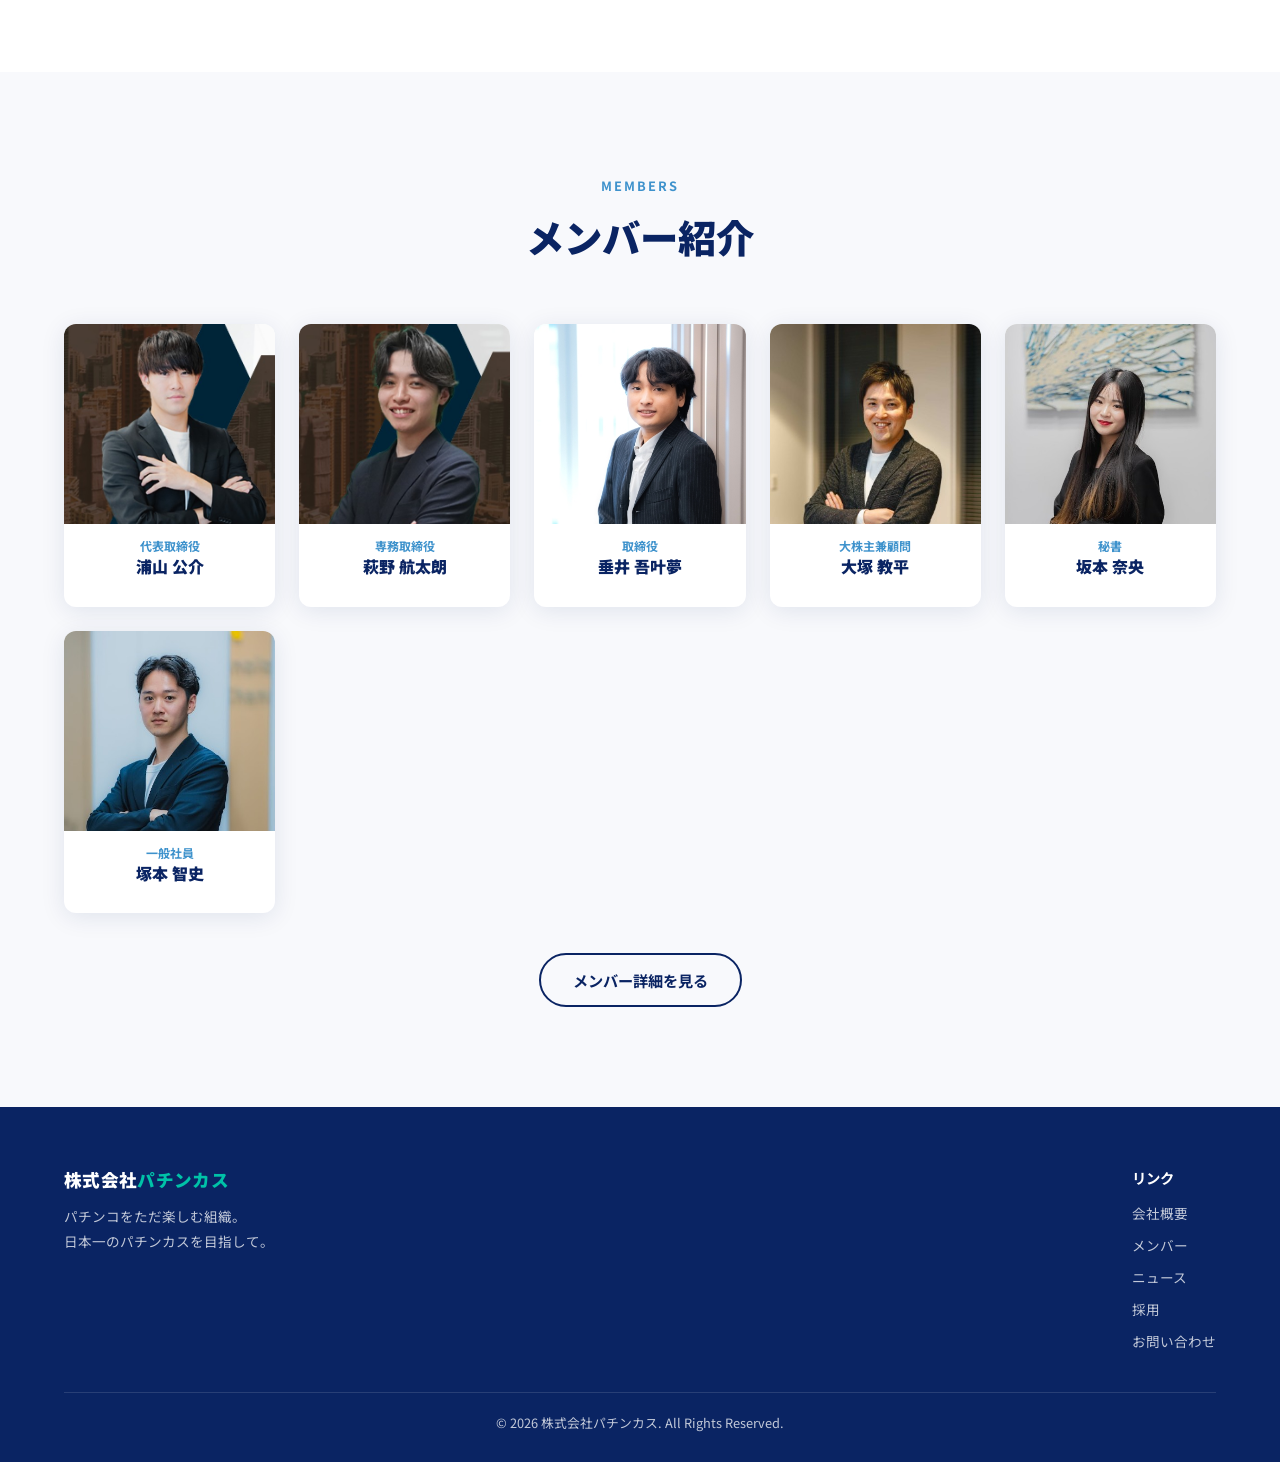
==== commit 9d378b2e: "Add files via upload" ====
--- a/index.html
+++ b/index.html
@@ -41,9 +41,7 @@
       margin-bottom: 1.5rem;
       letter-spacing: 0.05em;
     }
-    .mission-title span {
-      color: var(--accent2);
-    }
+    .mission-title span { color: var(--accent2); }
     .mission-sub {
       font-size: 1rem;
       line-height: 2;
@@ -136,8 +134,219 @@
       line-height: 2;
       color: rgba(255,255,255,0.85);
     }
-    .tamado-quote strong {
+    .tamado-quote strong { color: var(--accent2); }
+
+    /* ===== AI事業セクション ===== */
+    #ai-business {
+      background: linear-gradient(180deg, #060612 0%, #0d1b3e 50%, #060612 100%);
+      color: #fff;
+      padding: 100px 5vw;
+      position: relative;
+      overflow: hidden;
+    }
+    #ai-business::before {
+      content: '';
+      position: absolute;
+      inset: 0;
+      background:
+        radial-gradient(ellipse at 20% 50%, rgba(99,102,241,0.12) 0%, transparent 60%),
+        radial-gradient(ellipse at 80% 20%, rgba(251,191,36,0.08) 0%, transparent 50%);
+      pointer-events: none;
+    }
+    .ai-section-label {
+      display: inline-block;
+      font-size: 0.78rem;
+      font-weight: 700;
+      letter-spacing: 0.2em;
+      text-transform: uppercase;
       color: var(--accent2);
+      border: 1px solid rgba(251,191,36,0.4);
+      padding: 0.3rem 1.2rem;
+      border-radius: 50px;
+      margin-bottom: 1.5rem;
+    }
+    .ai-title {
+      font-size: clamp(1.8rem, 4vw, 2.8rem);
+      font-weight: 900;
+      line-height: 1.3;
+      margin-bottom: 1.2rem;
+      letter-spacing: 0.03em;
+    }
+    .ai-title span { color: var(--accent2); }
+    .ai-subtitle {
+      font-size: 1rem;
+      color: rgba(255,255,255,0.65);
+      line-height: 1.9;
+      max-width: 680px;
+      margin: 0 auto 4rem;
+    }
+    .ai-features-grid {
+      display: grid;
+      grid-template-columns: repeat(auto-fit, minmax(280px, 1fr));
+      gap: 2rem;
+      max-width: 1100px;
+      margin: 0 auto 4rem;
+      position: relative;
+      z-index: 1;
+    }
+    .ai-feature-card {
+      background: rgba(255,255,255,0.03);
+      border: 1px solid rgba(255,255,255,0.08);
+      border-radius: 20px;
+      padding: 2.5rem 2rem;
+      transition: all 0.35s ease;
+      position: relative;
+      overflow: hidden;
+    }
+    .ai-feature-card::before {
+      content: '';
+      position: absolute;
+      top: 0; left: 0; right: 0;
+      height: 3px;
+      border-radius: 20px 20px 0 0;
+    }
+    .ai-feature-card.slot::before  { background: linear-gradient(90deg, #6366f1, #a855f7); }
+    .ai-feature-card.pachinko::before { background: linear-gradient(90deg, #f59e0b, #ef4444); }
+    .ai-feature-card.event::before  { background: linear-gradient(90deg, #10b981, #06b6d4); }
+    .ai-feature-card:hover {
+      background: rgba(255,255,255,0.06);
+      transform: translateY(-8px);
+      border-color: rgba(255,255,255,0.2);
+    }
+    .ai-card-icon {
+      font-size: 2.8rem;
+      margin-bottom: 1.2rem;
+      display: block;
+    }
+    .ai-card-tag {
+      display: inline-block;
+      font-size: 0.7rem;
+      font-weight: 700;
+      letter-spacing: 0.1em;
+      padding: 0.2rem 0.8rem;
+      border-radius: 50px;
+      margin-bottom: 1rem;
+    }
+    .tag-slot     { background: rgba(99,102,241,0.2); color: #a5b4fc; }
+    .tag-pachinko { background: rgba(245,158,11,0.2); color: #fcd34d; }
+    .tag-event    { background: rgba(16,185,129,0.2); color: #6ee7b7; }
+    .ai-feature-card h3 {
+      font-size: 1.2rem;
+      font-weight: 900;
+      color: #fff;
+      margin-bottom: 1rem;
+      line-height: 1.4;
+    }
+    .ai-feature-card ul {
+      list-style: none;
+      padding: 0;
+      margin: 0;
+    }
+    .ai-feature-card ul li {
+      font-size: 0.88rem;
+      color: rgba(255,255,255,0.65);
+      padding: 0.5rem 0;
+      border-bottom: 1px solid rgba(255,255,255,0.06);
+      display: flex;
+      align-items: flex-start;
+      gap: 0.6rem;
+      line-height: 1.6;
+    }
+    .ai-feature-card ul li:last-child { border-bottom: none; }
+    .ai-feature-card ul li::before {
+      content: '▸';
+      color: var(--accent2);
+      flex-shrink: 0;
+      margin-top: 1px;
+    }
+    .ai-roadmap {
+      max-width: 860px;
+      margin: 0 auto 4rem;
+      position: relative;
+      z-index: 1;
+    }
+    .ai-roadmap-title {
+      font-size: 1.1rem;
+      font-weight: 700;
+      color: rgba(255,255,255,0.5);
+      letter-spacing: 0.15em;
+      text-transform: uppercase;
+      margin-bottom: 2rem;
+      text-align: center;
+    }
+    .roadmap-steps {
+      display: grid;
+      grid-template-columns: repeat(auto-fit, minmax(150px, 1fr));
+      gap: 0;
+      position: relative;
+    }
+    .roadmap-steps::before {
+      content: '';
+      position: absolute;
+      top: 28px;
+      left: 10%;
+      right: 10%;
+      height: 2px;
+      background: linear-gradient(90deg, rgba(99,102,241,0.3), rgba(251,191,36,0.3));
+    }
+    .roadmap-step {
+      text-align: center;
+      padding: 0 0.5rem;
+      position: relative;
+    }
+    .roadmap-dot {
+      width: 14px;
+      height: 14px;
+      border-radius: 50%;
+      background: var(--accent2);
+      margin: 0 auto 1rem;
+      border: 2px solid #0a0a1a;
+      box-shadow: 0 0 0 3px rgba(251,191,36,0.3);
+      position: relative;
+      z-index: 1;
+    }
+    .roadmap-step.done .roadmap-dot { background: #6366f1; box-shadow: 0 0 0 3px rgba(99,102,241,0.3); }
+    .roadmap-phase {
+      font-size: 0.7rem;
+      font-weight: 700;
+      color: var(--accent2);
+      letter-spacing: 0.1em;
+      margin-bottom: 0.3rem;
+    }
+    .roadmap-step h4 {
+      font-size: 0.8rem;
+      font-weight: 700;
+      color: #fff;
+      margin-bottom: 0.3rem;
+      line-height: 1.4;
+    }
+    .roadmap-step p {
+      font-size: 0.72rem;
+      color: rgba(255,255,255,0.45);
+      line-height: 1.5;
+    }
+    .ai-cta-box {
+      max-width: 720px;
+      margin: 0 auto;
+      background: rgba(251,191,36,0.06);
+      border: 1px solid rgba(251,191,36,0.25);
+      border-radius: 20px;
+      padding: 3rem;
+      text-align: center;
+      position: relative;
+      z-index: 1;
+    }
+    .ai-cta-box h3 {
+      font-size: 1.3rem;
+      font-weight: 900;
+      color: #fff;
+      margin-bottom: 1rem;
+    }
+    .ai-cta-box p {
+      font-size: 0.92rem;
+      color: rgba(255,255,255,0.6);
+      line-height: 1.8;
+      margin-bottom: 2rem;
     }
   </style>
 </head>
@@ -170,7 +379,7 @@
   <div style="position:relative; z-index:1; max-width:800px;">
     <div style="display:inline-block; background:rgba(255,255,255,0.12); border:1px solid rgba(255,255,255,0.25); border-radius:50px; padding:0.4rem 1.2rem; font-size:0.85rem; margin-bottom:1.5rem; letter-spacing:0.08em;">PACHINKAS Co., Ltd.</div>
     <h1 style="font-size:clamp(2rem,5vw,3.5rem); font-weight:900; line-height:1.2; margin-bottom:1.2rem;">日本一の<br><span style="color:var(--accent2)">パチンカス</span>を目指して</h1>
-    <p style="font-size:1.1rem; opacity:0.85; margin-bottom:2.5rem; line-height:1.8;">パチンコをただ楽しむ組織として、<br>勝つまで投資し続ける精神で歩み続けます。</p>
+    <p style="font-size:1.1rem; opacity:0.85; margin-bottom:2.5rem; line-height:1.8;">パチンコへの情熱をテクノロジーで昇華させ、<br>日本を照らすパチンカスとなることを目指します。</p>
     <div style="display:flex; justify-content:center; gap:3rem; flex-wrap:wrap; margin-bottom:2.5rem;">
       <div style="text-align:center;"><div style="font-size:2.2rem; font-weight:900; color:var(--accent2); font-family:'Inter',sans-serif;">6</div><div style="font-size:0.8rem; opacity:0.75; margin-top:0.2rem;">メンバー数</div></div>
       <div style="text-align:center;"><div style="font-size:2.2rem; font-weight:900; color:var(--accent2); font-family:'Inter',sans-serif;">0%</div><div style="font-size:0.8rem; opacity:0.75; margin-top:0.2rem;">諦め率</div></div>
@@ -193,7 +402,7 @@
     その魂で産業を見つめ、関わるすべての人々の<strong style="color:var(--accent2)">希望の光</strong>となることを目指しています。
   </p>
   <div class="mission-divider fade-in"></div>
-  <p class="fade-in" style="font-size:0.88rem; color:rgba(255,255,255,0.45); letter-spacing:0.15em; text-transform:uppercase;">
+  <p class="fade-in" style="font-size:0.88rem; color:rgba(255,255,255,0.45); letter-spacing:0.15em;">
     「パチンカス」とは、ここでは蔑称にあらず。<br>
     <span style="color:rgba(255,255,255,0.7); font-style:italic;">誰よりもパチンコを愛し、誰よりも真剣に日本の未来を照らす者たちへの、最大の賛辞である。</span>
   </p>
@@ -238,6 +447,103 @@
   </div>
 </section>
 
+<!-- AI事業 -->
+<section id="ai-business">
+  <div style="text-align:center; position:relative; z-index:1;">
+    <div class="ai-section-label fade-in">AI Business</div>
+    <h2 class="ai-title fade-in">パチンコ×AIで、<br><span>業界に革命を起こす。</span></h2>
+    <p class="ai-subtitle fade-in">
+      長年培ってきたパチンコへの圧倒的な知識と情熱を、最先端のAI技術と融合させる。
+      台の特徴解析から設定判別、ホールイベント予測まで——すべてを一つのプラットフォームに統合した、
+      これまでにないパチスロ特化型AIアプリケーションを開発中です。
+    </p>
+  </div>
+
+  <div class="ai-features-grid">
+    <!-- スロット -->
+    <div class="ai-feature-card slot fade-in">
+      <span class="ai-card-icon">🎰</span>
+      <span class="ai-card-tag tag-slot">SLOT VERSION</span>
+      <h3>スロット特化<br>チャットAI</h3>
+      <ul>
+        <li>機種名を入力するだけで、AT仕様・設定差・小役確率・狙い目をAIが即時解説</li>
+        <li>ゲーム数・ボーナス回数・小役カウントを入力すると、ベイズ推定により各設定の確率をリアルタイム算出</li>
+        <li>「打つべきか・見送るべきか」をAIが確率ベースで明確にアドバイス</li>
+      </ul>
+    </div>
+    <!-- パチンコ -->
+    <div class="ai-feature-card pachinko fade-in" style="transition-delay:0.1s;">
+      <span class="ai-card-icon">🎯</span>
+      <span class="ai-card-tag tag-pachinko">PACHINKO VERSION</span>
+      <h3>ボーダー理論<br>確率予測エンジン</h3>
+      <ul>
+        <li>大当り確率・平均出玉・交換率から正確なボーダーラインを自動計算</li>
+        <li>実測回転数と比較し、期待収支と「打つべき台」をリアルタイム判定</li>
+        <li>持ち玉・予算・プレイ時間から最適な立ち回りをシミュレーション</li>
+      </ul>
+    </div>
+    <!-- イベント -->
+    <div class="ai-feature-card event fade-in" style="transition-delay:0.2s;">
+      <span class="ai-card-icon">📍</span>
+      <span class="ai-card-tag tag-event">EVENT PREDICTION</span>
+      <h3>全国ホール<br>イベント予測AI</h3>
+      <ul>
+        <li>全国のパチンコホールの過去出玉データ・イベント履歴をAIが学習・分析</li>
+        <li>「その日・そのホール・どの台番号が高設定か」を確率スコアで可視化</li>
+        <li>SNS告知・周年イベント・出し渋りパターンを総合判断し予測精度を向上</li>
+      </ul>
+    </div>
+  </div>
+
+  <!-- ロードマップ -->
+  <div class="ai-roadmap fade-in">
+    <div class="ai-roadmap-title">Development Roadmap</div>
+    <div class="roadmap-steps">
+      <div class="roadmap-step">
+        <div class="roadmap-dot" style="background:#6366f1; box-shadow:0 0 0 3px rgba(99,102,241,0.3);"></div>
+        <div class="roadmap-phase">Phase 1</div>
+        <h4>基盤構築</h4>
+        <p>DB設計・機種データ収集・基本チャット</p>
+      </div>
+      <div class="roadmap-step">
+        <div class="roadmap-dot"></div>
+        <div class="roadmap-phase">Phase 2</div>
+        <h4>判別エンジン</h4>
+        <p>設定判別・ボーダー計算ツール完成</p>
+      </div>
+      <div class="roadmap-step">
+        <div class="roadmap-dot"></div>
+        <div class="roadmap-phase">Phase 3</div>
+        <h4>イベント予測</h4>
+        <p>AIモデル構築・スクレイパー整備</p>
+      </div>
+      <div class="roadmap-step">
+        <div class="roadmap-dot"></div>
+        <div class="roadmap-phase">Phase 4</div>
+        <h4>UI完成</h4>
+        <p>最終仕上げ・β版リリース</p>
+      </div>
+      <div class="roadmap-step">
+        <div class="roadmap-dot"></div>
+        <div class="roadmap-phase">Phase 5</div>
+        <h4>本格展開</h4>
+        <p>フィードバック収集・精度向上・マネタイズ</p>
+      </div>
+    </div>
+  </div>
+
+  <!-- CTAボックス -->
+  <div class="ai-cta-box fade-in">
+    <h3>ベータ版テスターを募集中</h3>
+    <p>
+      現在、アプリケーションの初期テスターを募集しています。<br>
+      パチンコ・パチスロに情熱を持つ方であれば、経験不問で大歓迎です。<br>
+      一緒に業界の未来を切り拓きましょう。
+    </p>
+    <a href="contact.html" class="btn btn-primary">テスターに応募する</a>
+  </div>
+</section>
+
 <!-- NEWS PICKUP -->
 <section>
   <div class="section-header fade-in">
@@ -246,11 +552,16 @@
   </div>
   <div style="max-width:760px; margin:0 auto; display:flex; flex-direction:column; gap:1rem;">
     <div class="fade-in" style="display:flex; align-items:flex-start; gap:1.2rem; padding:1.3rem 1.5rem; background:#fff; border-radius:var(--radius); box-shadow:var(--shadow);">
+      <span style="font-size:0.82rem; color:var(--gray); min-width:90px; font-family:'Inter',sans-serif; padding-top:3px;">2026.05.17</span>
+      <span style="font-size:0.72rem; font-weight:700; padding:0.2rem 0.7rem; border-radius:50px; background:#d1fae5; color:#065f46; white-space:nowrap;">AI事業</span>
+      <span style="font-size:0.95rem; font-weight:500;">パチスロ特化型AIアプリケーションの開発を正式発表。β版テスター募集開始。</span>
+    </div>
+    <div class="fade-in" style="display:flex; align-items:flex-start; gap:1.2rem; padding:1.3rem 1.5rem; background:#fff; border-radius:var(--radius); box-shadow:var(--shadow); transition-delay:0.05s;">
       <span style="font-size:0.82rem; color:var(--gray); min-width:90px; font-family:'Inter',sans-serif; padding-top:3px;">2026.05.15</span>
       <span style="font-size:0.72rem; font-weight:700; padding:0.2rem 0.7rem; border-radius:50px; background:#dbeafe; color:#1d4ed8; white-space:nowrap;">プレスリリース</span>
       <span style="font-size:0.95rem; font-weight:500;">塚本智史が一般社員として入社。代表・浦山が底知れぬ才能を見込み採用。</span>
     </div>
-    <div class="fade-in" style="display:flex; align-items:flex-start; gap:1.2rem; padding:1.3rem 1.5rem; background:#fff; border-radius:var(--radius); box-shadow:var(--shadow); transition-delay:0.05s;">
+    <div class="fade-in" style="display:flex; align-items:flex-start; gap:1.2rem; padding:1.3rem 1.5rem; background:#fff; border-radius:var(--radius); box-shadow:var(--shadow); transition-delay:0.1s;">
       <span style="font-size:0.82rem; color:var(--gray); min-width:90px; font-family:'Inter',sans-serif; padding-top:3px;">2026.05.15</span>
       <span style="font-size:0.72rem; font-weight:700; padding:0.2rem 0.7rem; border-radius:50px; background:#dbeafe; color:#1d4ed8; white-space:nowrap;">プレスリリース</span>
       <span style="font-size:0.95rem; font-weight:500;">秘書・坂本奈央が入社。通称「永遠のビギナーズラッカー」が組織に加わる。</span>
